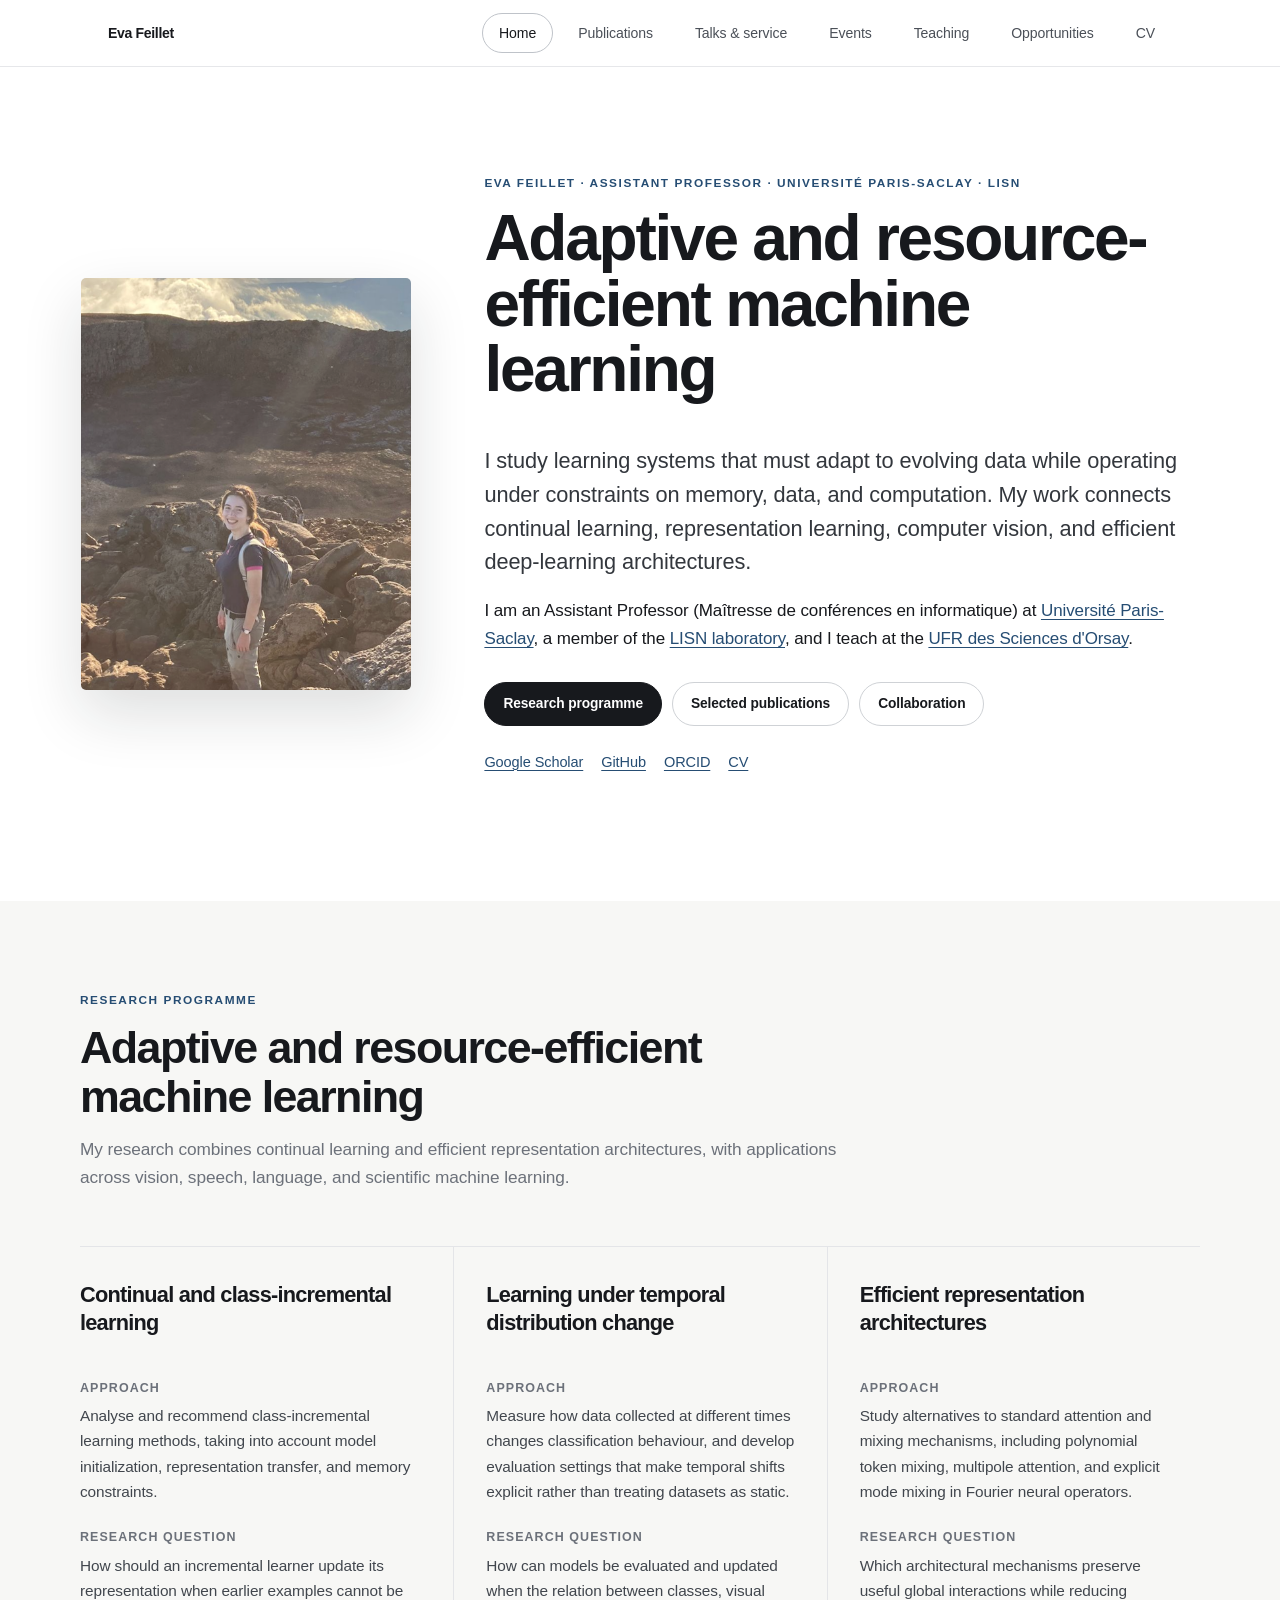
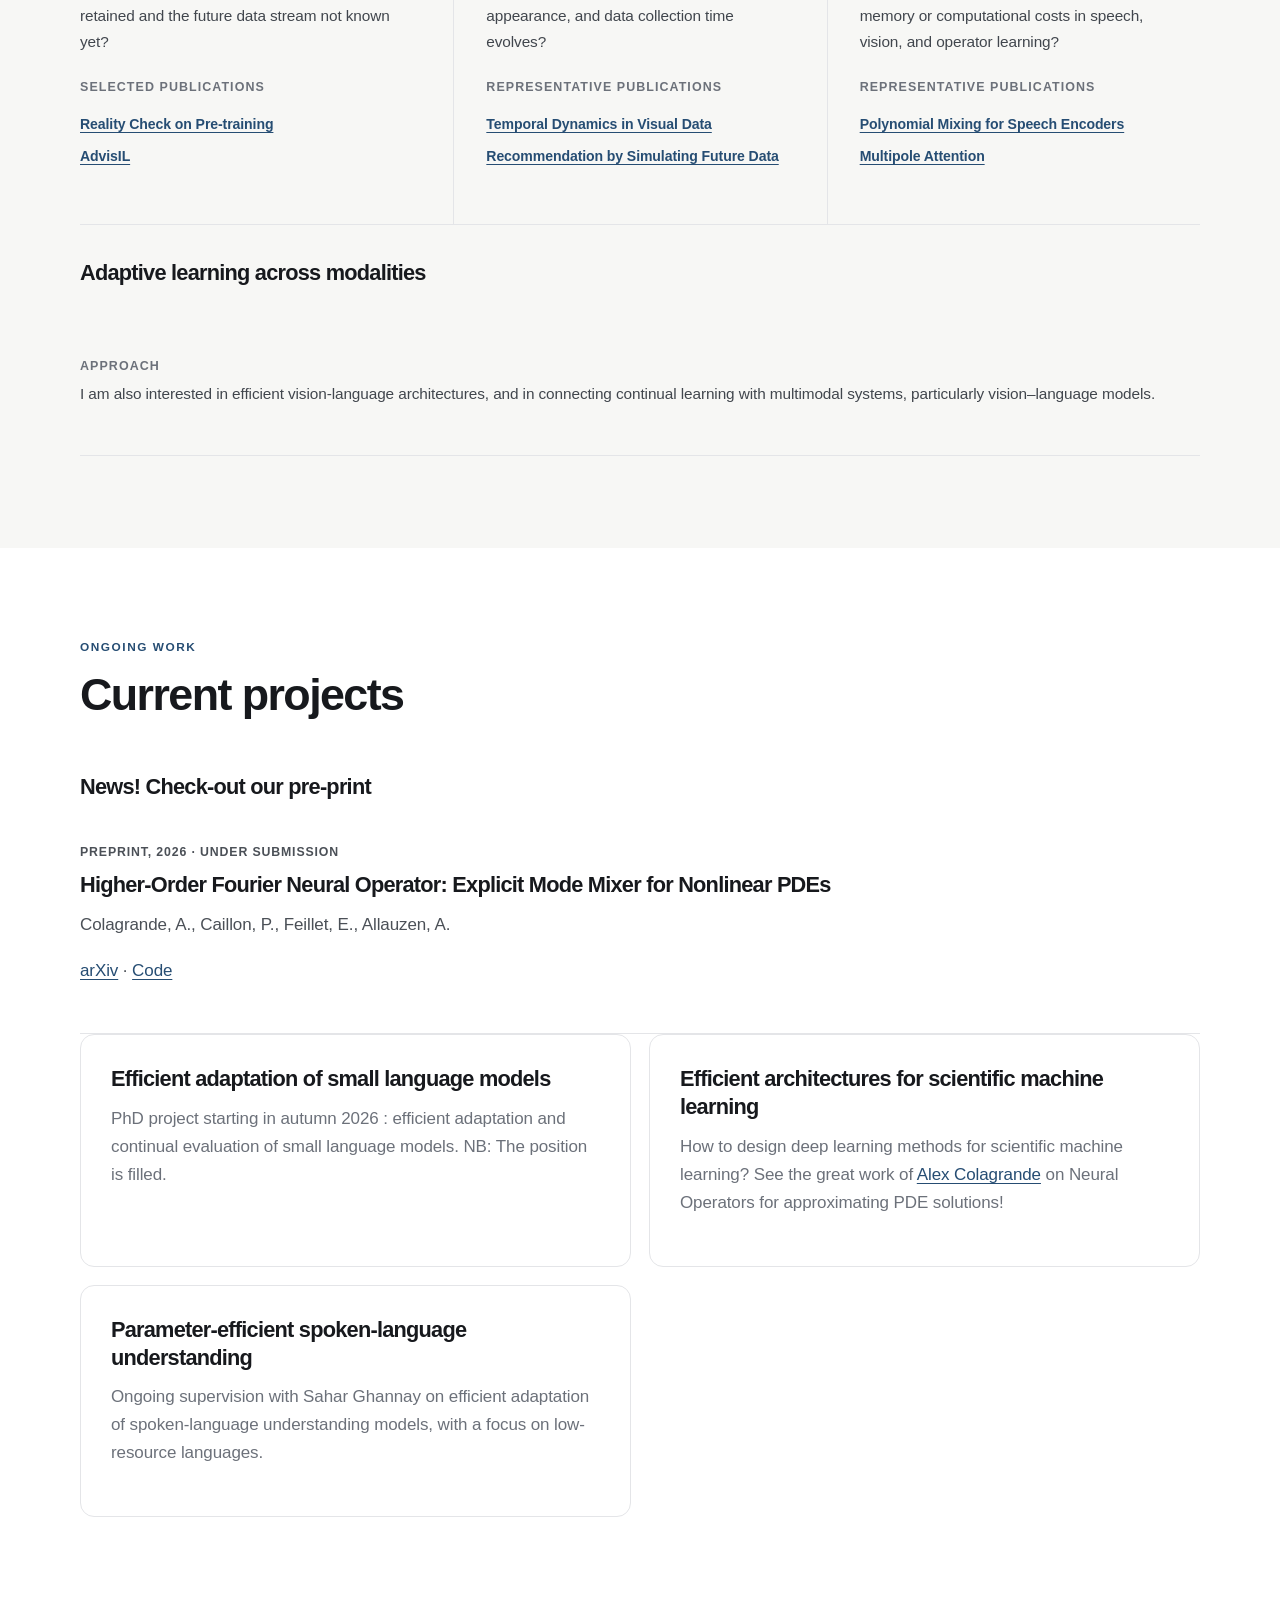
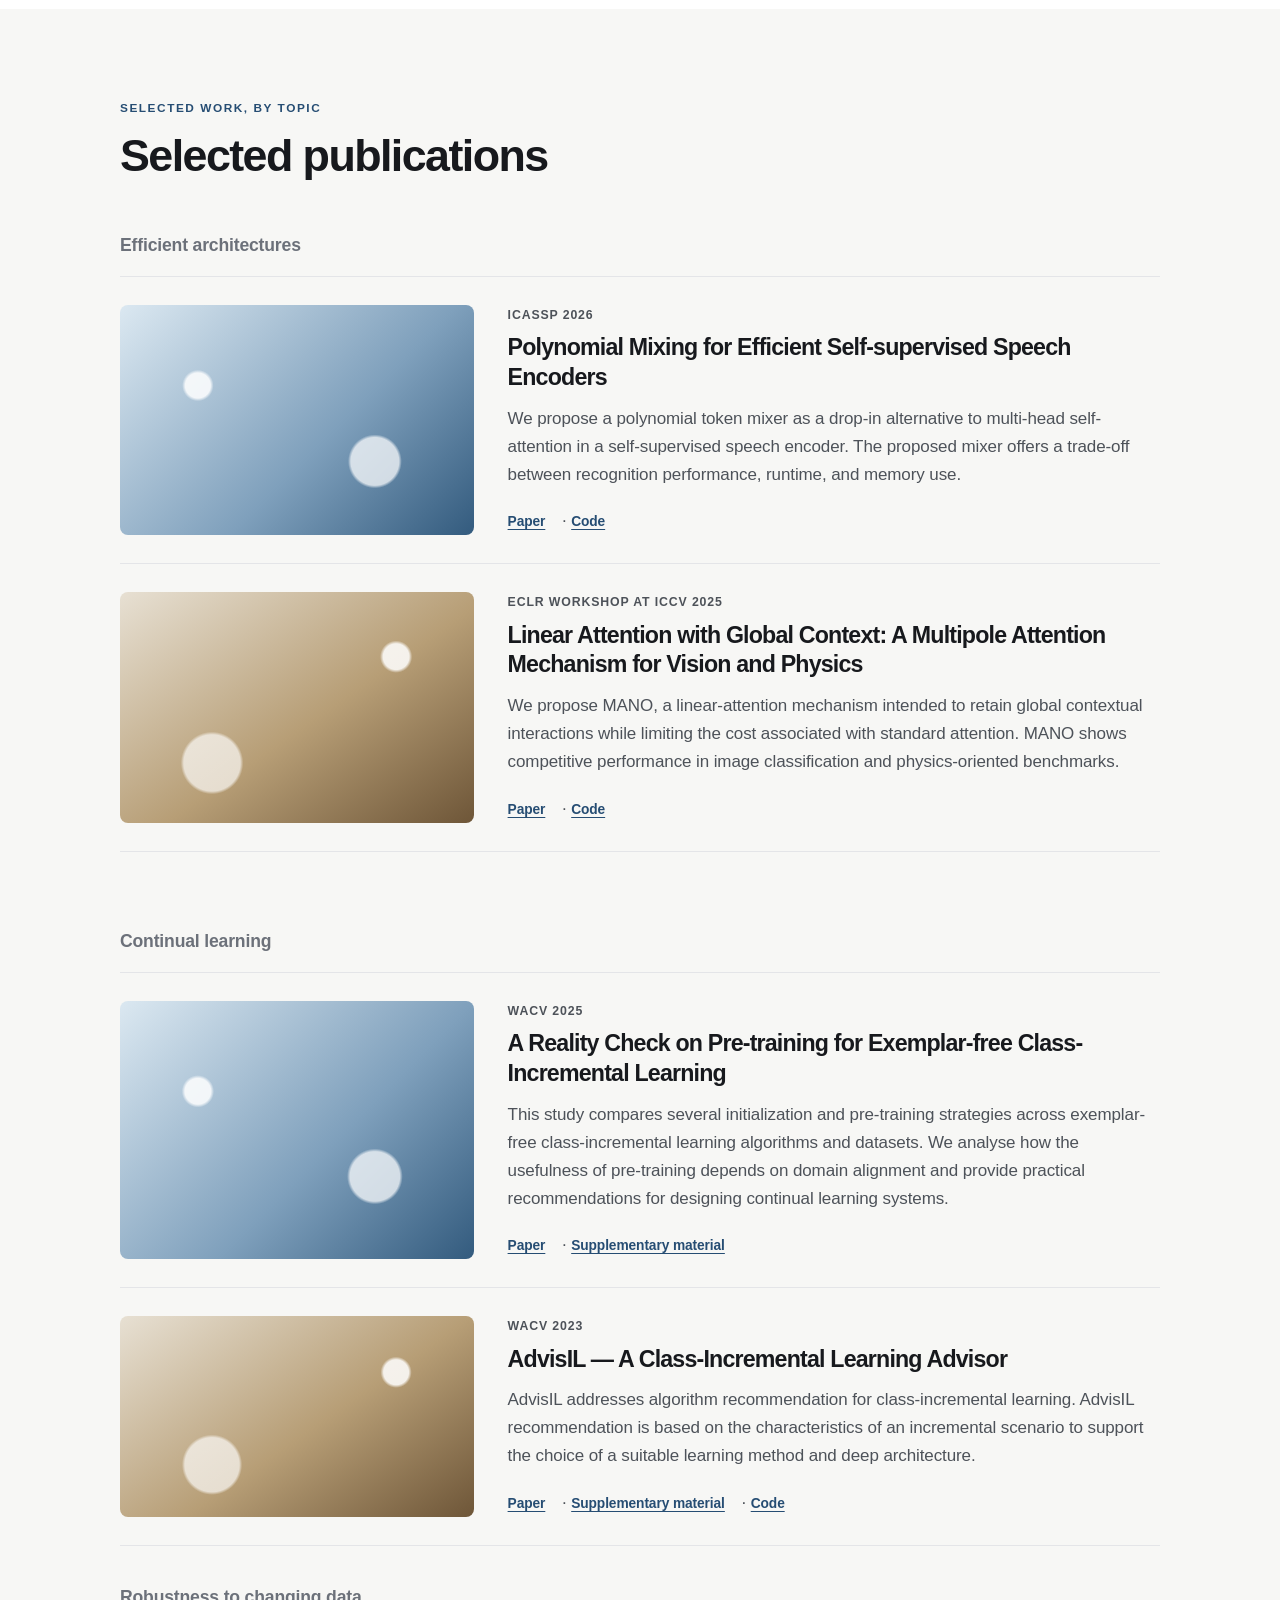
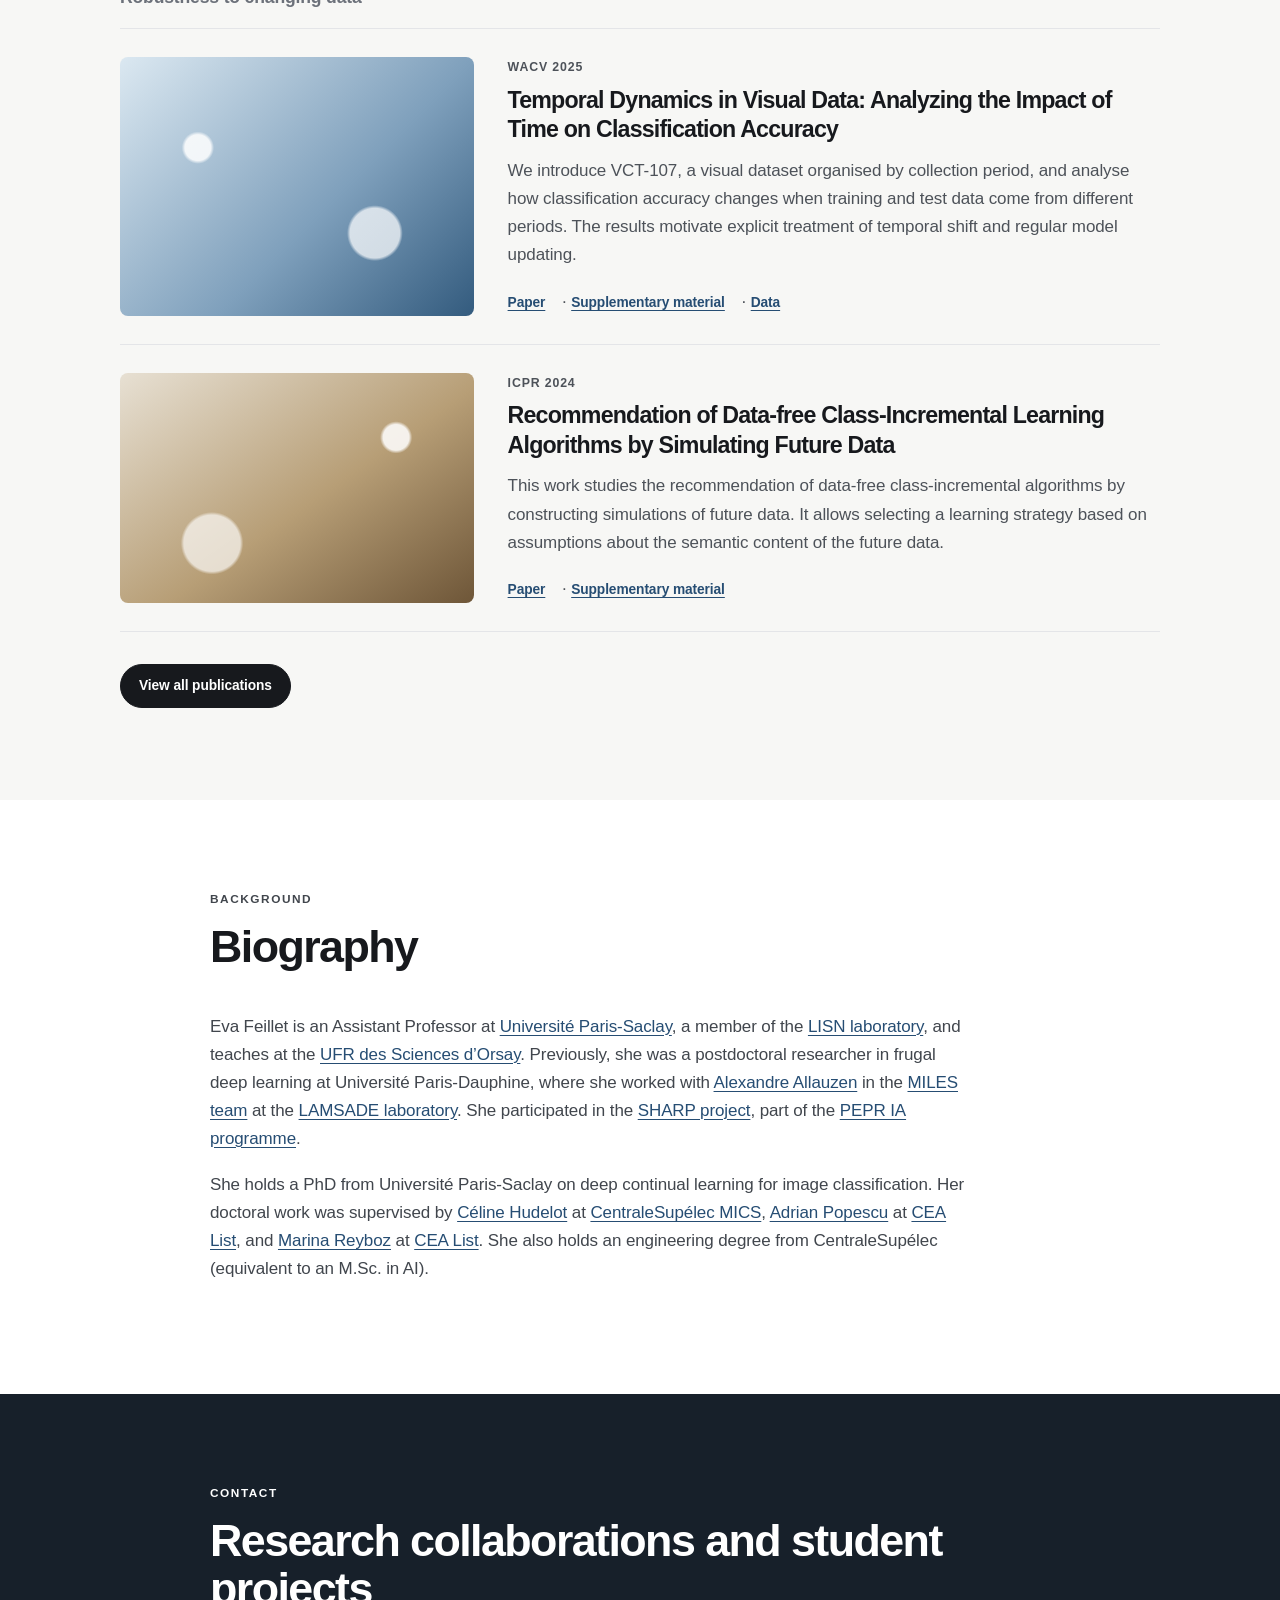
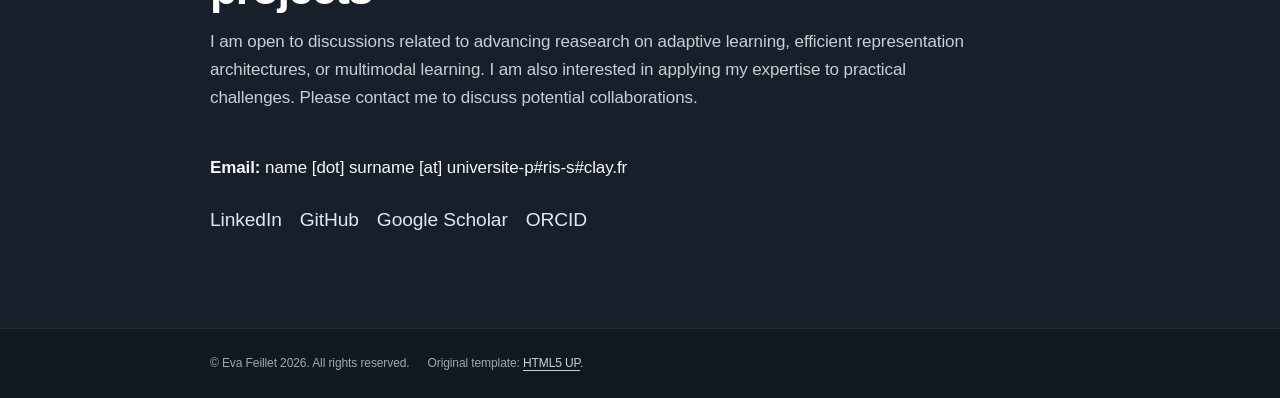
==== index.html @ 6dd3bfc3 "refonte multipage" ====
<!DOCTYPE HTML>
<!--
    Redesign based on Miniport by HTML5 UP
    html5up.net | @ajlkn
    Original template licensed under CCA 3.0: html5up.net/license
-->
<html lang="en">
<head>
    <title>Eva Feillet — Adaptive and resource-efficient machine learning</title>
    <meta charset="utf-8" />
    <meta name="viewport" content="width=device-width, initial-scale=1, user-scalable=no" />
    <meta name="description" content="Eva Feillet's research on continual learning, temporal distribution change, and efficient representation architectures." />
    <link rel="stylesheet" href="site.css" />
</head>
<body>
<nav id="nav" aria-label="Primary navigation">
    <ul class="container">
        <li class="site-name"><a href="index.html">Eva Feillet</a></li>
        <li><a href="index.html" aria-current="page">Home</a></li>
<li><a href="publications.html">Publications</a></li>
<li><a href="talks-service.html">Talks & service</a></li>
<li><a href="events.html">Events</a></li>
<li><a href="teaching.html">Teaching</a></li>
<li><a href="opportunities.html">Opportunities</a></li>
<li><a href="cv.html">CV</a></li>
    </ul>
</nav>

<main>
    <article id="top" class="wrapper style1">
        <div class="container">
            <div class="row aln-middle">
                <div class="col-4 col-5-large col-12-medium">
                    <span class="image fit">
                        <img src="images/pp1.png" alt="Portrait of Eva Feillet" />
                    </span>
                </div>
                <div class="col-8 col-7-large col-12-medium">
                    <p class="eyebrow">Eva Feillet · Assistant Professor · Université Paris-Saclay · LISN</p>
                    <header>
                        <h1><strong>Adaptive and resource-efficient machine learning</strong></h1>
                    </header>
                    <p class="lead">
                        I study learning systems that must adapt to evolving data while operating under
                        constraints on memory, data, and computation. My work connects continual learning,
                        representation learning, computer vision, and efficient deep-learning architectures.
                    </p>
                    <p>
                        I am an Assistant Professor (Maîtresse de conférences en informatique) at
                        <a href="https://www.universite-paris-saclay.fr/">Université Paris-Saclay</a>,
                        a member of the <a href="https://www.lisn.upsaclay.fr/">LISN laboratory</a>,
                        and I teach at the
                        <a href="https://www.sciences.universite-paris-saclay.fr/">UFR des Sciences d'Orsay</a>.
                    </p>
                    <div class="button-row">
                        <a href="#research" class="button scrolly">Research programme</a>
                        <a href="#selected-publications" class="button alt scrolly">Selected publications</a>
                        <a href="#contact" class="button alt scrolly">Collaboration</a>
                    </div>
                    <p class="profile-links">
                        <a href="https://scholar.google.com/citations?user=ocNUoF8AAAAJ&hl=fr&oi=ao">Google Scholar</a>
                        <a href="https://github.com/EvaJF">GitHub</a>
                        <a href="https://orcid.org/0009-0007-4820-1599">ORCID</a>
                        <a href="cv.html">CV</a>
                    </p>
                </div>
            </div>
        </div>
    </article>

    <article id="research" class="wrapper style2">
        <div class="container">
            <header class="section-intro">
                <p class="eyebrow">Research programme</p>
                <h2>Adaptive and resource-efficient machine learning</h2>
                <p>
                    My research combines continual learning and efficient representation architectures, 
                    with applications across vision, speech, language, and scientific machine learning.
                </p>
            </header>

            <div class="axis-grid">
                <section class="axis-card">
                    <h3>Continual and class-incremental learning</h3>
                    <h4>Approach</h4>
                    <p>
                        Analyse and recommend class-incremental learning methods,
                        taking into account model initialization, representation transfer, and memory constraints.
                    </p>
                    <h4>Research question</h4>
                    <p>
                        How should an incremental learner update its representation when
                        earlier examples cannot be retained and the future data stream not known yet?
                    </p>
                    <h4>Selected publications</h4>
                    <p class="paper-links">
                        <a href="https://openaccess.thecvf.com/content/WACV2025/papers/Feillet_A_Reality_Check_on_Pre-training_for_Exemplar-free_Class-Incremental_Learning_WACV_2025_paper.pdf">Reality Check on Pre-training</a><br />
                        <a href="https://openaccess.thecvf.com/content/WACV2023/papers/Feillet_AdvisIL_-_A_Class-Incremental_Learning_Advisor_WACV_2023_paper.pdf">AdvisIL</a>
                    </p>
                </section>

                <section class="axis-card">
                    <h3>Learning under temporal distribution change</h3>
                    <h4>Approach</h4>
                    <p>
                        Measure how data collected at different times changes classification behaviour,
                        and develop evaluation settings that make temporal shifts explicit rather than
                        treating datasets as static.
                    </p>
                    <h4>Research question</h4>
                    <p>
                        How can models be evaluated and updated when the relation between classes,
                        visual appearance, and data collection time evolves?
                    </p>
                    <h4>Representative publications</h4>
                    <p class="paper-links">
                        <a href="https://openaccess.thecvf.com/content/WACV2025/papers/Pegeot_Temporal_Dynamics_in_Visual_Data_Analyzing_the_Impact_of_Time_WACV_2025_paper.pdf">Temporal Dynamics in Visual Data</a><br />
                        <a href="https://doi.org/10.1007/978-3-031-78395-1_21">Recommendation by Simulating Future Data</a>
                    </p>
                </section>

                <section class="axis-card">
                    <h3>Efficient representation architectures</h3>
                    <h4>Approach</h4>
                    <p>
                        Study alternatives to standard attention and mixing mechanisms, including
                        polynomial token mixing, multipole attention, and explicit mode mixing in
                        Fourier neural operators.
                    </p>
                    <h4>Research question</h4>
                    <p>
                        Which architectural mechanisms preserve useful global interactions while
                        reducing memory or computational costs in speech, vision, and operator learning?
                    </p>
                    <h4>Representative publications</h4>
                    <p class="paper-links">
                        <a href="https://arxiv.org/pdf/2603.00683">Polynomial Mixing for Speech Encoders</a><br />
                        <a href="https://openaccess.thecvf.com/content/ICCV2025W/ECLR/papers/Colagrande_Linear_Attention_with_Global_Context_A_Multipole_Attention_Mechanism_for_ICCVW_2025_paper.pdf">Multipole Attention</a>
                    </p>
                </section>
            </div>
                <section class="axis-card">
                    <h3>Adaptive learning across modalities</h3>
                    <h4>Approach</h4>
                    <p>
                    I am also interested in efficient vision-language architectures, and 
                    in connecting continual learning with multimodal systems, particularly vision–language models. 
                    </p>
                </section>
        </div>
    </article>

    <article id="projects" class="wrapper style1">
        <div class="container">
            <header class="section-intro">
                <p class="eyebrow">Ongoing work</p>
                <h2>Current projects</h2>
            </header>
            <h3>News! Check-out our pre-print</h3>
            <section class="record-card"><p class="meta">Preprint, 2026 · Under submission</p>
                <h3>Higher-Order Fourier Neural Operator: Explicit Mode Mixer for Nonlinear PDEs</h3>
                <p>Colagrande, A., Caillon, P., Feillet, E., Allauzen, A.</p>
                <p><a href="https://arxiv.org/abs/2606.28122">arXiv</a> · <a href="https://github.com/AlexColagrande/HO-FNO">Code</a></p></section>
            <div class="project-grid">
                <section class="project-card">
                    <h3>Efficient adaptation of small language models</h3>
                    <p>
                        PhD project starting in autumn 2026 : efficient adaptation and continual
                        evaluation of small language models. NB: The position is filled.
                    </p>
                </section>
                <section class="project-card">
                    <h3>Efficient architectures for scientific machine learning</h3>
                    <p>
                        How to design deep learning methods for scientific machine learning? 
                        See the great work of <a href="https://scholar.google.com/citations?user=d6NWsGAAAAAJ&hl=fr"> Alex Colagrande</a> on Neural Operators for approximating PDE solutions! 
                    </p>
                </section>
                <section class="project-card">
                    <h3>Parameter-efficient spoken-language understanding</h3>
                    <p>
                        Ongoing supervision with Sahar Ghannay on efficient adaptation of spoken-language understanding models, with a focus on low-resource languages.
                    </p>
                </section>
            </div>
        </div>
    </article>

    <article id="selected-publications" class="wrapper style2">
        <div class="container">
            <header class="section-intro">
                <p class="eyebrow">Selected work, by topic</p>
                <h2>Selected publications</h2>
            </header>

            <h3 style="margin-top:2.5rem">Efficient architectures</h3>
            <div class="publication-grid">
                <section class="publication-card">
                    <div class="illustration-placeholder" role="img" aria-label="Visual motif for polynomial mixing"></div>
                    <p class="meta">ICASSP 2026</p>
                    <h3>Polynomial Mixing for Efficient Self-supervised Speech Encoders</h3>
                    <p>
                        We propose a polynomial token mixer as a drop-in alternative to
                        multi-head self-attention in a self-supervised speech encoder. The proposed mixer offers a
                        trade-off between recognition performance, runtime, and memory use.
                    </p>
                    <p><a href="https://arxiv.org/pdf/2603.00683">Paper</a> ·
                       <a href="https://github.com/EvaJF/pom4speech">Code</a></p>
                </section>
                <section class="publication-card">
                    <div class="illustration-placeholder" role="img" aria-label="Visual motif for multipole attention"></div>
                    <p class="meta">ECLR Workshop at ICCV 2025</p>
                    <h3>Linear Attention with Global Context: A Multipole Attention Mechanism for Vision and Physics</h3>
                    <p>
                        We propose MANO, a linear-attention mechanism intended to retain
                        global contextual interactions while limiting the cost associated with standard
                        attention. MANO shows competitive performance in image classification and physics-oriented benchmarks.
                    </p>
                    <p><a href="https://openaccess.thecvf.com/content/ICCV2025W/ECLR/papers/Colagrande_Linear_Attention_with_Global_Context_A_Multipole_Attention_Mechanism_for_ICCVW_2025_paper.pdf">Paper</a> ·
                       <a href="https://github.com/AlexColagrande/MANO">Code</a></p>
                </section>
            </div>

            <h3>Continual learning</h3>
            <div class="publication-grid">
                <section class="publication-card">
                    <div class="illustration-placeholder" role="img" aria-label="Visual motif for initial training strategies"></div>
                    <p class="meta">WACV 2025</p>
                    <h3>A Reality Check on Pre-training for Exemplar-free Class-Incremental Learning</h3>
                    <p>
                        This study compares several initialization and pre-training strategies across
                        exemplar-free class-incremental learning algorithms and datasets. We analyse how
                        the usefulness of pre-training depends on domain alignment and provide practical recommendations for designing continual learning systems.
                    </p>
                    <p><a href="https://openaccess.thecvf.com/content/WACV2025/papers/Feillet_A_Reality_Check_on_Pre-training_for_Exemplar-free_Class-Incremental_Learning_WACV_2025_paper.pdf">Paper</a> ·
                       <a href="https://openaccess.thecvf.com/content/WACV2025/supplemental/Feillet_A_Reality_Check_WACV_2025_supplemental.pdf">Supplementary material</a></p>
                </section>
                <section class="publication-card">
                    <div class="illustration-placeholder" role="img" aria-label="Visual motif for AdvisIL"></div>
                    <p class="meta">WACV 2023</p>
                    <h3>AdvisIL — A Class-Incremental Learning Advisor</h3>
                    <p>
                        AdvisIL addresses algorithm recommendation for class-incremental learning.
                        AdvisIL recommendation is based on the characteristics of an incremental scenario to support the choice
                        of a suitable learning method and deep architecture.
                    </p>
                    <p><a href="https://openaccess.thecvf.com/content/WACV2023/papers/Feillet_AdvisIL_-_A_Class-Incremental_Learning_Advisor_WACV_2023_paper.pdf">Paper</a> ·
                       <a href="https://openaccess.thecvf.com/content/WACV2023/supplemental/Feillet_AdvisIL_-_A_WACV_2023_supplemental.pdf">Supplementary material</a> ·
                       <a href="https://github.com/EvaJF/AdvisIL">Code</a></p>
                </section>
            </div>

            <h3 style="margin-top:2.5rem">Robustness to changing data</h3>
            <div class="publication-grid">
                <section class="publication-card">
                    <div class="illustration-placeholder" role="img" aria-label="Visual motif for temporal dynamics in visual data"></div>
                    <p class="meta">WACV 2025</p>
                    <h3>Temporal Dynamics in Visual Data: Analyzing the Impact of Time on Classification Accuracy</h3>
                    <p>
                        We introduce VCT-107, a visual dataset organised by collection period,
                        and analyse how classification accuracy changes when training and test data come
                        from different periods. The results motivate explicit treatment of temporal shift
                        and regular model updating.
                    </p>
                    <p><a href="https://openaccess.thecvf.com/content/WACV2025/papers/Pegeot_Temporal_Dynamics_in_Visual_Data_Analyzing_the_Impact_of_Time_WACV_2025_paper.pdf">Paper</a> ·
                       <a href="https://openaccess.thecvf.com/content/WACV2025/supplemental/Pegeot_Temporal_Dynamics_in_WACV_2025_supplemental.pdf">Supplementary material</a> ·
                       <a href="https://github.com/pt0m/VCT-107">Data</a></p>
                </section>
                <section class="publication-card">
                    <div class="illustration-placeholder" role="img" aria-label="Visual motif for simulated future data"></div>
                    <p class="meta">ICPR 2024</p>
                    <h3>Recommendation of Data-free Class-Incremental Learning Algorithms by Simulating Future Data</h3>
                    <p>
                        This work studies the recommendation of data-free class-incremental algorithms
                        by constructing simulations of future data. It allows selecting a learning strategy based on assumptions about the semantic content of the future data.
                    </p>
                    <p><a href="https://doi.org/10.1007/978-3-031-78395-1_21">Paper</a> ·
                       <a href="https://static-content.springer.com/esm/chp%3A10.1007%2F978-3-031-78395-1_21/MediaObjects/645292_1_En_21_MOESM1_ESM.pdf">Supplementary material</a></p>
                </section>
            </div>
            <footer style="margin-top:2rem">
                <a href="publications.html" class="button">View all publications</a>
            </footer>
        </div>
    </article>

    <article id="bio" class="wrapper style1">
        <div class="container medium">
            <header>
                <p class="eyebrow">Background</p>
                <h2>Biography</h2>
            </header>
            <p>
                Eva Feillet is an Assistant Professor at
                <a href="https://www.universite-paris-saclay.fr/">Université Paris-Saclay</a>,
                a member of the <a href="https://www.lisn.upsaclay.fr/">LISN laboratory</a>,
                and teaches at the <a href="https://www.sciences.universite-paris-saclay.fr/">UFR des Sciences d’Orsay</a>.
                Previously, she was a postdoctoral researcher in frugal deep learning at
                Université Paris-Dauphine, where she worked with
                <a href="https://allauzen.github.io/">Alexandre Allauzen</a> in the
                <a href="https://www.lamsade.dauphine.fr/wp/miles/">MILES team</a> at the
                <a href="https://www.lamsade.dauphine.fr/en.html">LAMSADE laboratory</a>.
                She participated in the <a href="https://project.inria.fr/sharp/">SHARP project</a>,
                part of the <a href="https://www.pepr-ia.fr/projet/sharp/">PEPR IA programme</a>.
            </p>
            <p>
                She holds a PhD from Université Paris-Saclay on deep continual learning for image
                classification. Her doctoral work was supervised by
                <a href="https://scholar.google.fr/citations?user=gFlAh6MAAAAJ&amp;hl=fr">Céline Hudelot</a>
                at <a href="http://www.mics.centralesupelec.fr/">CentraleSupélec MICS</a>,
                <a href="https://scholar.google.com/citations?user=fjsa2GYAAAAJ&amp;hl=ro">Adrian Popescu</a>
                at <a href="https://list.cea.fr/en/">CEA List</a>, and
                <a href="https://dblp.org/pid/98/5284.html">Marina Reyboz</a> at
                <a href="https://list.cea.fr/en/">CEA List</a>. She also holds an engineering degree
                from CentraleSupélec (equivalent to an M.Sc. in AI).
            </p>
        </div>
    </article>

    <article id="contact" class="wrapper style4">
        <div class="container medium">
            <header>
                <p class="eyebrow">Contact</p>
                <h2>Research collaborations and student projects</h2>
                <p>
                    I am open to discussions related to advancing reasearch on adaptive learning, efficient representation architectures, or multimodal learning.
                    I am also interested in applying my expertise to practical challenges. Please contact me to discuss potential collaborations.
                </p>
            </header>

            <p style="margin-top:1.5rem">
                <strong>Email:</strong> name [dot] surname [at] universite-p#ris-s#clay.fr
            </p>
            <ul class="social">
                <li><a href="https://fr.linkedin.com/in/eva-feillet-ds" class="icon brands fa-linkedin-in"><span class="label">LinkedIn</span></a></li>
                <li><a href="https://github.com/EvaJF" class="icon brands fa-github"><span class="label">GitHub</span></a></li>
                <li><a href="https://scholar.google.com/citations?user=ocNUoF8AAAAJ&hl=fr&oi=ao" class="icon brands fa-google"><span class="label">Google Scholar</span></a></li>
                <li><a href="https://orcid.org/0009-0007-4820-1599" class="icon brands fa-orcid"><span class="label">ORCID</span></a></li>
            </ul>
        </div>
    </article>
</main>

<article id="bottom" class="wrapper style4">
    <div class="container medium">
        <footer>
            <ul id="copyright">
                <li>&copy; Eva Feillet 2026. All rights reserved.</li>
                <li>Original template: <a href="http://html5up.net">HTML5 UP</a>.</li>
            </ul>
        </footer>
    </div>
</article>
</body>
</html>
---- site.css ----
:root {
  --ink: #17191d;
  --muted: #6c717a;
  --line: #e4e5e8;
  --paper: #ffffff;
  --wash: #f7f7f5;
  --accent: #264d73;
  --accent-soft: #eaf1f7;
  --max: 1120px;
  --reading: 760px;
  --radius: 14px;
}

* { box-sizing: border-box; }
html { scroll-behavior: smooth; }
body {
  margin: 0;
  color: var(--ink);
  background: var(--paper);
  font-family: Arial, Helvetica, sans-serif;
  font-size: 17px;
  line-height: 1.65;
  letter-spacing: -0.006em;
}
body.is-preload * { transition: none !important; }
a { color: var(--accent); text-decoration-thickness: 1px; text-underline-offset: 3px; }
a:hover { color: #0d2e4b; }
strong { font-weight: 650; }

#nav {
  position: sticky;
  top: 0;
  z-index: 1000;
  background: rgba(255,255,255,.92);
  border-bottom: 1px solid rgba(228,229,232,.9);
  backdrop-filter: blur(14px);
  -webkit-backdrop-filter: blur(14px);
}
#nav ul.container {
  max-width: var(--max);
  min-height: 66px;
  margin: 0 auto;
  padding: 0 28px;
  display: flex;
  align-items: center;
  gap: 8px;
  list-style: none;
}
#nav li { margin: 0; padding: 0; }
#nav li.site-name { margin-right: auto; }
#nav li.site-name a {
  color: var(--ink);
  padding-left: 0;
  padding-right: 22px;
  font-weight: 700;
  letter-spacing: -.025em;
  border: 0;
  background: transparent;
}
#nav a {
  display: inline-flex;
  align-items: center;
  justify-content: center;
  min-height: 40px;
  padding: 10px 16px;
  color: #4b5058;
  font-size: .88rem;
  line-height: 1;
  text-decoration: none;
  border: 1px solid transparent;
  border-radius: 999px;
}
#nav a:hover { color: var(--ink); background: var(--wash); border-color: var(--line); }
#nav a[aria-current="page"] { color: var(--ink); background: var(--paper); border-color: #bfc3c9; }

.wrapper { padding: 92px 28px; border: 0; box-shadow: none; }
.wrapper.style1, .wrapper.style2, .wrapper.style4 { background: var(--paper); color: var(--ink); }
.wrapper:nth-of-type(even):not(#top):not(#contact):not(#bottom) { background: var(--wash); }
.container { width: 100%; max-width: var(--max); margin: 0 auto; padding: 0; }
.container.medium { max-width: 860px; }
.row { display: grid; grid-template-columns: minmax(230px, .72fr) minmax(0, 1.55fr); gap: 72px; align-items: center; }
.row > * { width: auto !important; max-width: none !important; padding: 0 !important; }

header { margin-bottom: 42px; text-align: left; }
header h1, h1, h2, h3, h4 { color: var(--ink); font-family: inherit; letter-spacing: -.035em; }
h1 { margin: 0 0 24px; font-size: clamp(2.55rem, 5vw, 5rem); line-height: 1.02; font-weight: 720; }
h2 { margin: 0 0 15px; font-size: clamp(2rem, 3.5vw, 3.25rem); line-height: 1.08; font-weight: 700; }
h3 { margin: 0 0 12px; font-size: 1.36rem; line-height: 1.28; font-weight: 680; }
h4 { font-size: .78rem; line-height: 1.3; font-weight: 720; letter-spacing: .085em; text-transform: uppercase; color: var(--muted); }
p { margin: 0 0 1.15rem; }

.eyebrow {
  margin: 0 0 16px;
  color: var(--accent);
  font-size: .74rem;
  line-height: 1.2;
  font-weight: 760;
  letter-spacing: .13em;
  text-transform: uppercase;
}
.lead { max-width: 760px; font-size: clamp(1.15rem, 1.7vw, 1.42rem); line-height: 1.55; color: #33373d; }
.section-intro { max-width: var(--reading); margin: 0 0 54px; text-align: left; }
.section-intro p:last-child { color: var(--muted); font-size: 1.08rem; }
.page-header { max-width: var(--reading); padding: 26px 0 34px; }
.page-header h1 { font-size: clamp(2.75rem, 6vw, 5.4rem); }
.page-header p:last-child { color: var(--muted); font-size: 1.12rem; }

#top { min-height: calc(100vh - 66px); display: flex; align-items: center; padding-top: 72px; padding-bottom: 72px; }
#top .image.fit { display: block; max-width: 330px; margin: 0 auto; }
#top .image.fit img {
  display: block;
  width: 100%;
  aspect-ratio: 4/5;
  object-fit: cover;
  border-radius: 5px;
  filter: saturate(.88) contrast(1.02);
  box-shadow: 0 24px 60px rgba(20,25,30,.14);
}
.research-question {
  max-width: 760px;
  margin: 28px 0 26px;
  padding: 0 0 0 22px;
  border: 0;
  border-left: 3px solid var(--accent);
  background: transparent;
  font-family: Georgia, "Times New Roman", serif;
  font-size: 1.25rem;
  line-height: 1.55;
  letter-spacing: 0;
}
.research-question strong { font-family: Arial, Helvetica, sans-serif; font-size: .75rem; letter-spacing: .1em; text-transform: uppercase; }
.button-row { display: flex; flex-wrap: wrap; gap: 10px; margin-top: 28px; }
.button, input[type="submit"], input[type="button"] {
  display: inline-flex;
  align-items: center;
  justify-content: center;
  min-height: 44px;
  padding: 0 18px;
  border: 1px solid var(--ink);
  border-radius: 999px;
  background: var(--ink);
  color: #fff !important;
  box-shadow: none;
  font-size: .86rem;
  font-weight: 650;
  line-height: 1;
  text-decoration: none;
  text-shadow: none;
}
.button:hover { background: var(--accent); border-color: var(--accent); }
.button.alt { background: transparent; color: var(--ink) !important; border-color: #cfd2d6; }
.button.alt:hover { background: var(--wash); border-color: #999fa7; }
.profile-links { display: flex; flex-wrap: wrap; gap: 18px; margin-top: 24px; font-size: .91rem; }
.profile-links a { margin: 0; }

.axis-grid { display: grid; grid-template-columns: repeat(3, minmax(0,1fr)); gap: 0; margin: 0; border-top: 1px solid var(--line); }
.axis-card {
  position: relative;
  height: 100%;
  padding: 34px 32px 30px 0;
  border: 0;
  border-bottom: 1px solid var(--line);
  border-radius: 0;
  background: transparent;
  text-align: left;
}
.axis-card + .axis-card { padding-left: 32px; border-left: 1px solid var(--line); }
.axis-card h3 { min-height: 3.4em; }
.axis-card h4 { margin: 25px 0 7px; }
.axis-card p { color: #41464d; font-size: .96rem; }
.status-label {
  display: inline-block;
  margin-bottom: 18px;
  padding: 0;
  border: 0;
  color: var(--accent);
  font-size: .72rem;
  font-weight: 760;
  letter-spacing: .1em;
  text-transform: uppercase;
}
.axis-card[style] { margin-top: 45px !important; padding: 35px 38px; border: 1px solid var(--line); border-radius: var(--radius); background: var(--paper); }
.paper-links { margin-top: 16px; }
.paper-links a { display: inline-block; margin: 0 0 7px; font-size: .88rem; font-weight: 620; }

.project-grid, .contact-grid { display: grid; grid-template-columns: repeat(2,minmax(0,1fr)); gap: 18px; margin-top: 0; }
.project-card, .contact-card {
  min-height: 220px;
  padding: 30px;
  border: 1px solid var(--line);
  border-radius: var(--radius);
  background: var(--paper);
  text-align: left;
  transition: transform .2s ease, box-shadow .2s ease;
}
.project-card:hover, .contact-card:hover { transform: translateY(-3px); box-shadow: 0 15px 35px rgba(25,30,35,.07); }
.project-card p, .contact-card p { color: var(--muted); }

#selected-publications .container { max-width: 1040px; }
#selected-publications > .container > h3 { margin: 78px 0 20px; font-size: 1.1rem; color: var(--muted); letter-spacing: -.01em; }
.publication-grid { display: block; margin: 0; }
.publication-card {
  display: grid;
  grid-template-columns: minmax(250px, 34%) minmax(0, 1fr);
  grid-template-areas:
    "visual meta"
    "visual title"
    "visual summary"
    "visual links";
  gap: 0 34px;
  min-height: 235px;
  padding: 28px 0;
  border: 0;
  border-top: 1px solid var(--line);
  border-radius: 0;
  background: transparent;
  text-align: left;
}
.publication-card:last-child { border-bottom: 1px solid var(--line); }
.publication-card .illustration-placeholder { grid-area: visual; }
.publication-card .meta { grid-area: meta; }
.publication-card h3 { grid-area: title; }
.publication-card > p:nth-of-type(2) { grid-area: summary; }
.publication-card > p:last-child { grid-area: links; margin-bottom: 0; }
.illustration-placeholder {
  position: relative;
  min-height: 180px;
  overflow: hidden;
  display: flex;
  align-items: flex-end;
  justify-content: flex-start;
  margin: 0;
  padding: 18px;
  border: 0;
  border-radius: 8px;
  background:
    radial-gradient(circle at 22% 35%, rgba(255,255,255,.85) 0 4%, transparent 5%),
    radial-gradient(circle at 72% 68%, rgba(255,255,255,.72) 0 8%, transparent 9%),
    linear-gradient(135deg, #dbe8f1, #7fa0bc 58%, #335b7e);
  color: rgba(255,255,255,.94);
  font-size: .76rem;
  line-height: 1.35;
  font-weight: 620;
  text-align: left;
}
.publication-card:nth-child(even) .illustration-placeholder {
  background:
    radial-gradient(circle at 78% 28%, rgba(255,255,255,.86) 0 4%, transparent 5%),
    radial-gradient(circle at 26% 74%, rgba(255,255,255,.66) 0 9%, transparent 10%),
    linear-gradient(145deg, #e7e0d3, #b79e76 55%, #6e5638);
}
.meta { margin-bottom: 8px; color: var(--accent); font-size: .77rem; font-weight: 720; letter-spacing: .07em; text-transform: uppercase; }
.publication-card h3 { font-size: 1.45rem; }
.publication-card p { color: #4d5259; }
.publication-card p:last-child a { margin-right: 12px; font-size: .86rem; font-weight: 640; }

.record-list { display: grid; gap: 0; border-top: 1px solid var(--line); }
.record-card {
  padding: 30px 0;
  border: 0;
  border-bottom: 1px solid var(--line);
  border-radius: 0;
  background: transparent;
  text-align: left;
}
.record-card h3 { max-width: 820px; }
.record-card p { max-width: 820px; color: #4b5057; }
.compact-list { list-style: none; padding: 0; margin: 0; border-top: 1px solid var(--line); }
.compact-list li { padding: 18px 0; margin: 0; border-bottom: 1px solid var(--line); }
.notice { padding: 17px 20px; border: 1px solid var(--line); border-radius: 8px; background: var(--wash); }

#bio p { max-width: var(--reading); color: #41464d; }
#contact { background: #17202a; color: #f4f6f8; }
#contact h2, #contact h3, #contact .eyebrow { color: #fff; }
#contact header p { max-width: 760px; color: #c8ced5; }
#contact .contact-card { border-color: rgba(255,255,255,.14); background: rgba(255,255,255,.04); }
#contact .contact-card p { color: #c8ced5; }
#contact a { color: #d8e9f7; }
.social { display: flex; gap: 18px; padding: 0; margin: 22px 0 0; list-style: none; }
.social li { padding: 0; }
.social a { font-size: 1.2rem; text-decoration: none; }
#bottom { padding: 25px 28px; background: #111820; color: #9fa8b2; border-top: 1px solid rgba(255,255,255,.08); }
#bottom footer { margin: 0; }
#copyright { display: flex; flex-wrap: wrap; gap: 18px; margin: 0; padding: 0; list-style: none; font-size: .75rem; }
#copyright li { padding: 0; }
#bottom a { color: #c8d2dc; }

@media (max-width: 980px) {
  #nav ul.container { overflow-x: auto; gap: 20px; }
  #nav li.site-name { position: sticky; left: 0; padding-right: 18px; background: rgba(255,255,255,.96); }
  .wrapper { padding: 72px 24px; }
  .row { grid-template-columns: 1fr; gap: 42px; }
  #top { min-height: auto; }
  #top .image.fit { max-width: 280px; margin: 0; }
  .axis-grid { grid-template-columns: 1fr; }
  .axis-card, .axis-card + .axis-card { padding: 30px 0; border-left: 0; }
  .axis-card h3 { min-height: 0; }
  .project-grid, .contact-grid { grid-template-columns: 1fr; }
  .publication-card { grid-template-columns: 220px minmax(0,1fr); gap: 0 26px; }
}

@media (max-width: 680px) {
  body { font-size: 16px; }
  #nav ul.container { min-height: 58px; padding: 0 18px; }
  #nav a { padding: 20px 0 17px; font-size: .82rem; }
  .wrapper { padding: 58px 20px; }
  #top { padding-top: 44px; }
  h1 { font-size: 2.55rem; }
  .lead { font-size: 1.08rem; }
  .research-question { font-size: 1.08rem; }
  .publication-card {
    display: block;
    padding: 26px 0;
  }
  .illustration-placeholder { min-height: 190px; margin-bottom: 22px; }
  .project-card, .contact-card { min-height: 0; padding: 24px; }
  #copyright { display: block; }
}

/* Readability safeguards: neutralise legacy template text effects. */
body, h1, h2, h3, h4, p, a, strong, em, li {
  text-shadow: none !important;
  -webkit-text-stroke: 0 !important;
  font-variation-settings: normal;
}
.status-label { display: none !important; }
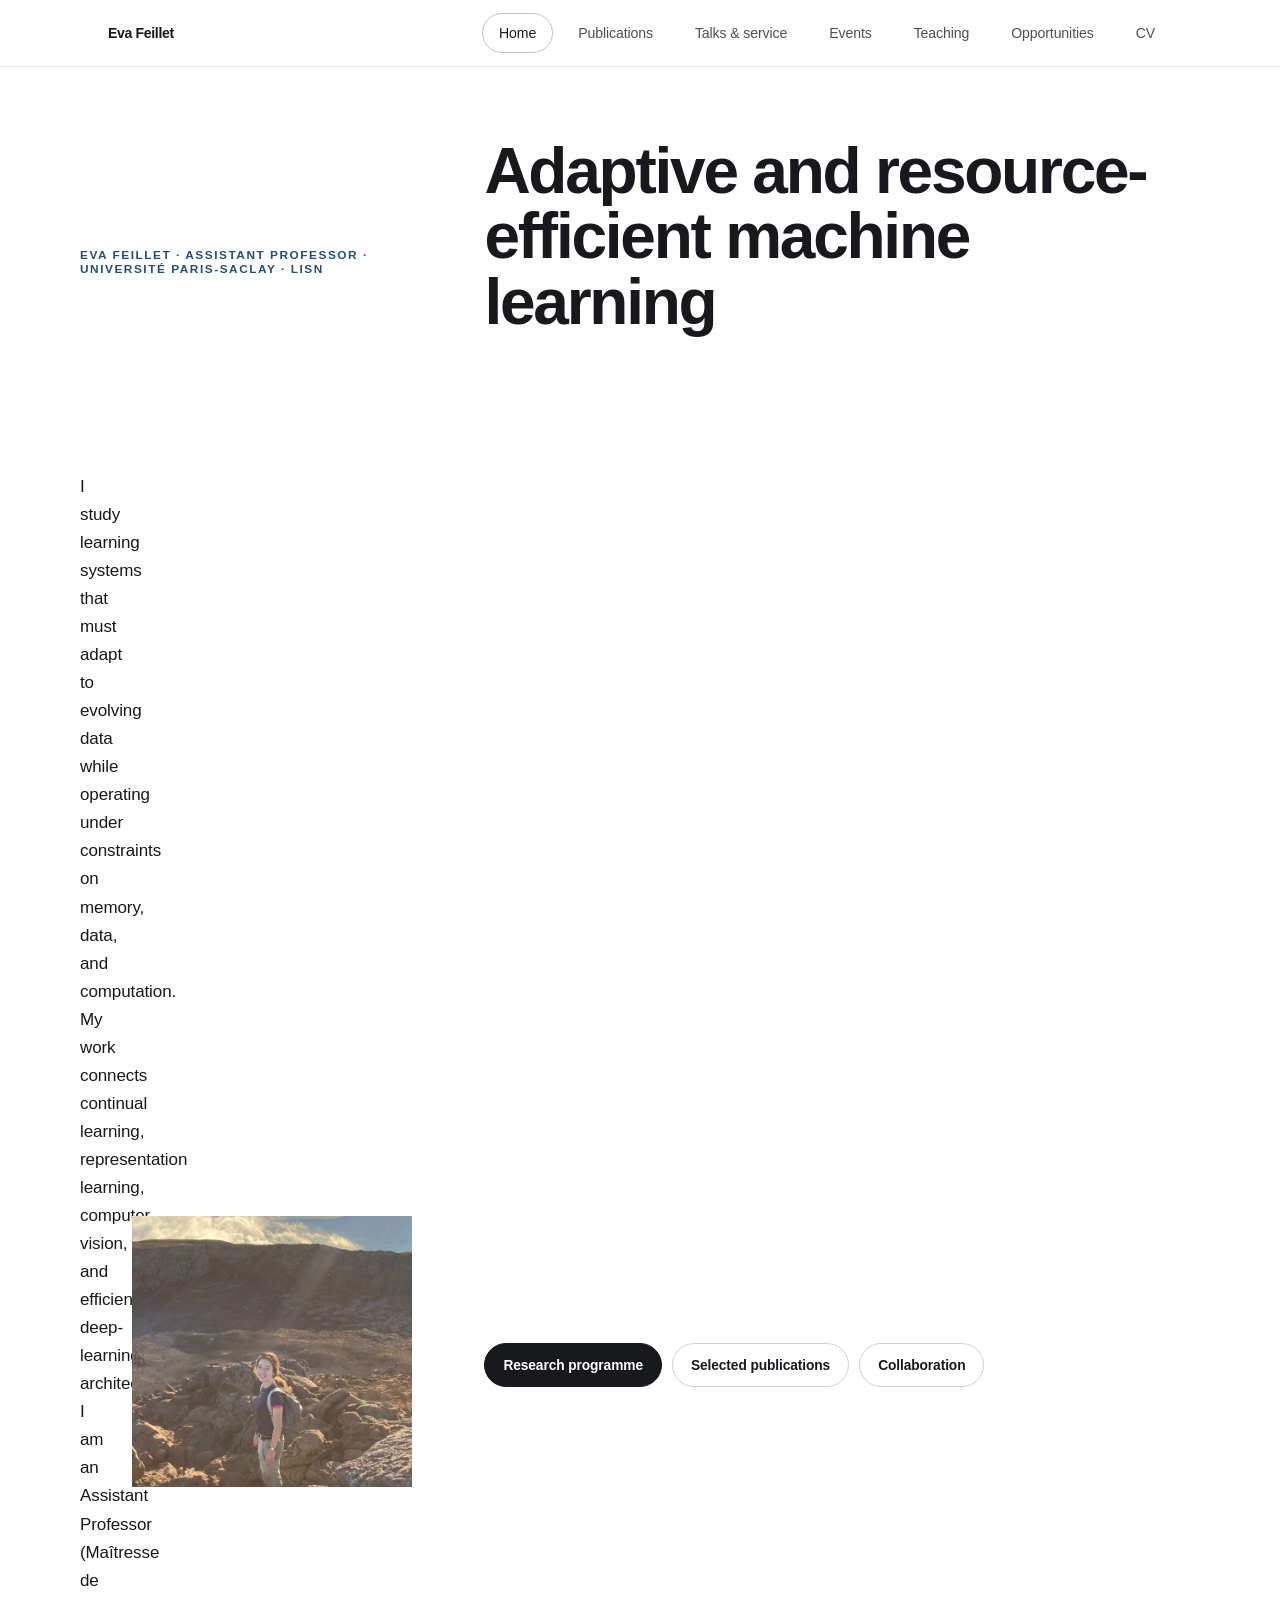
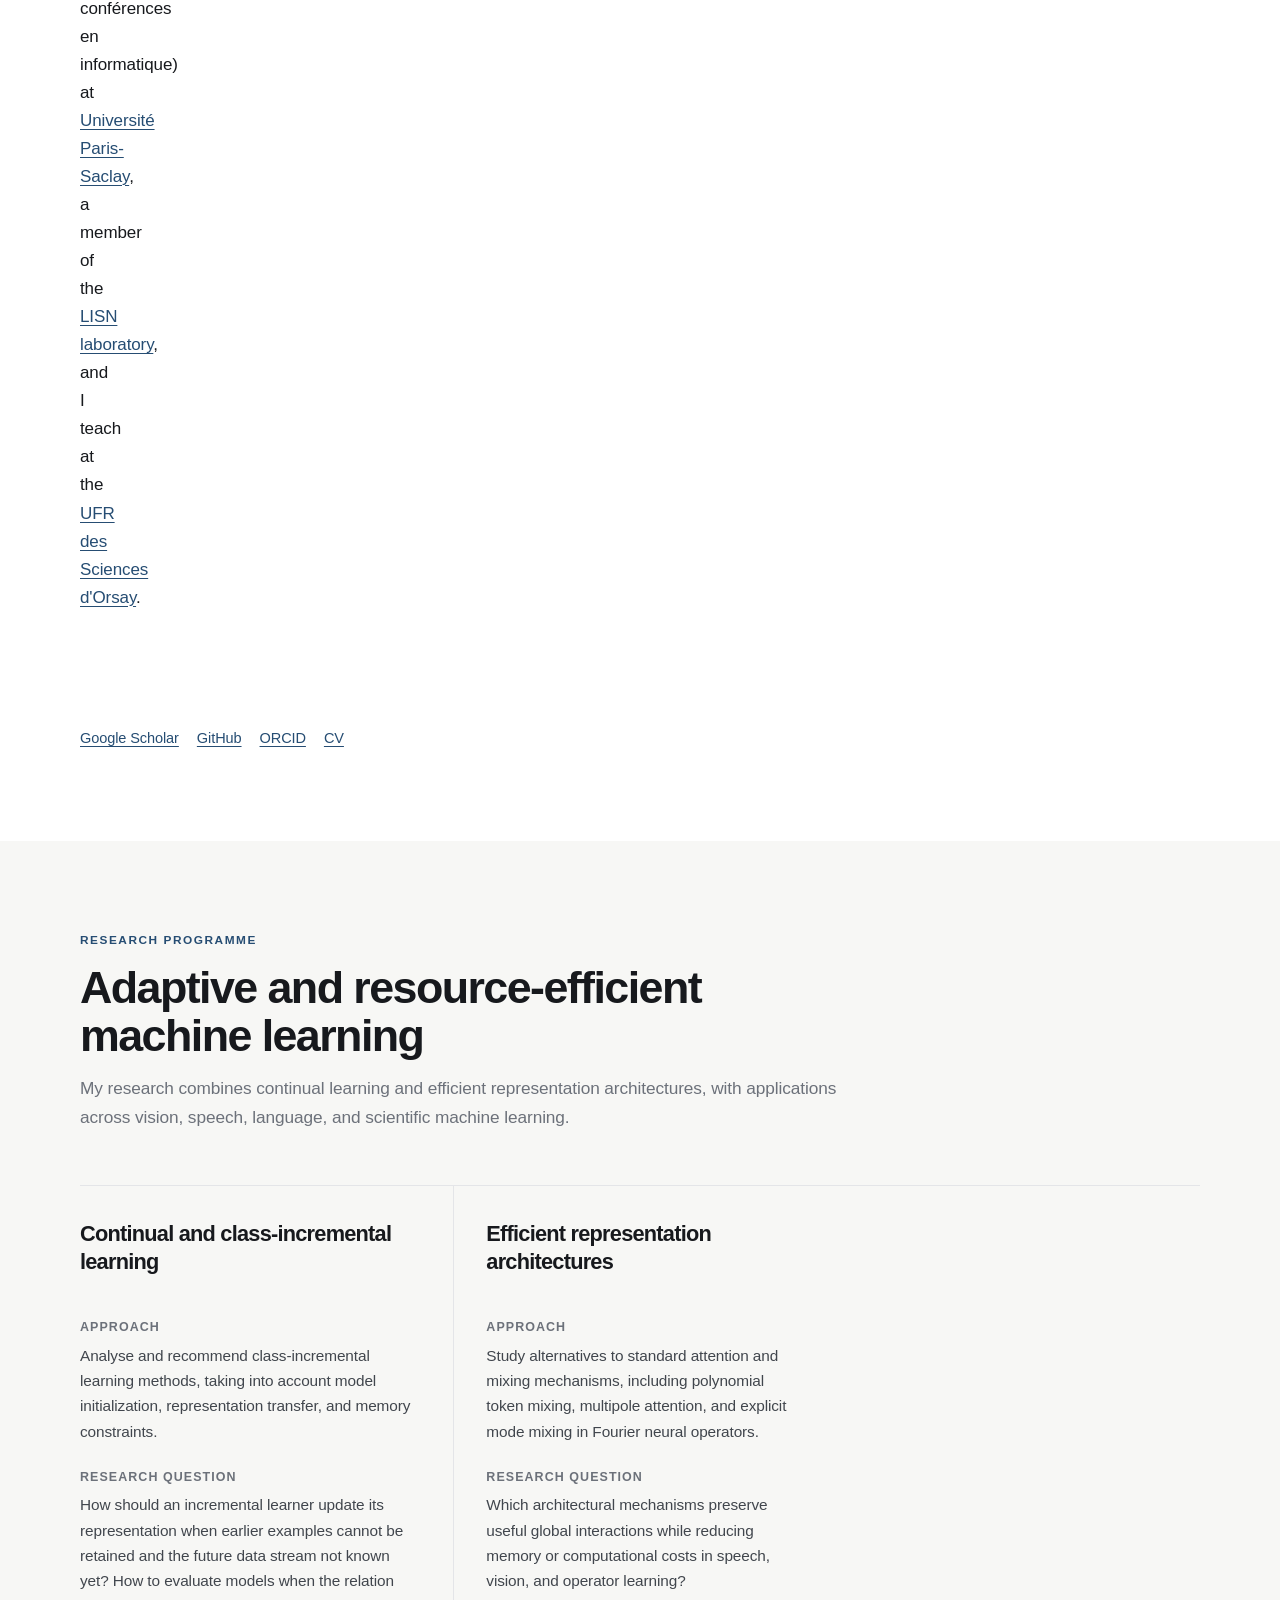
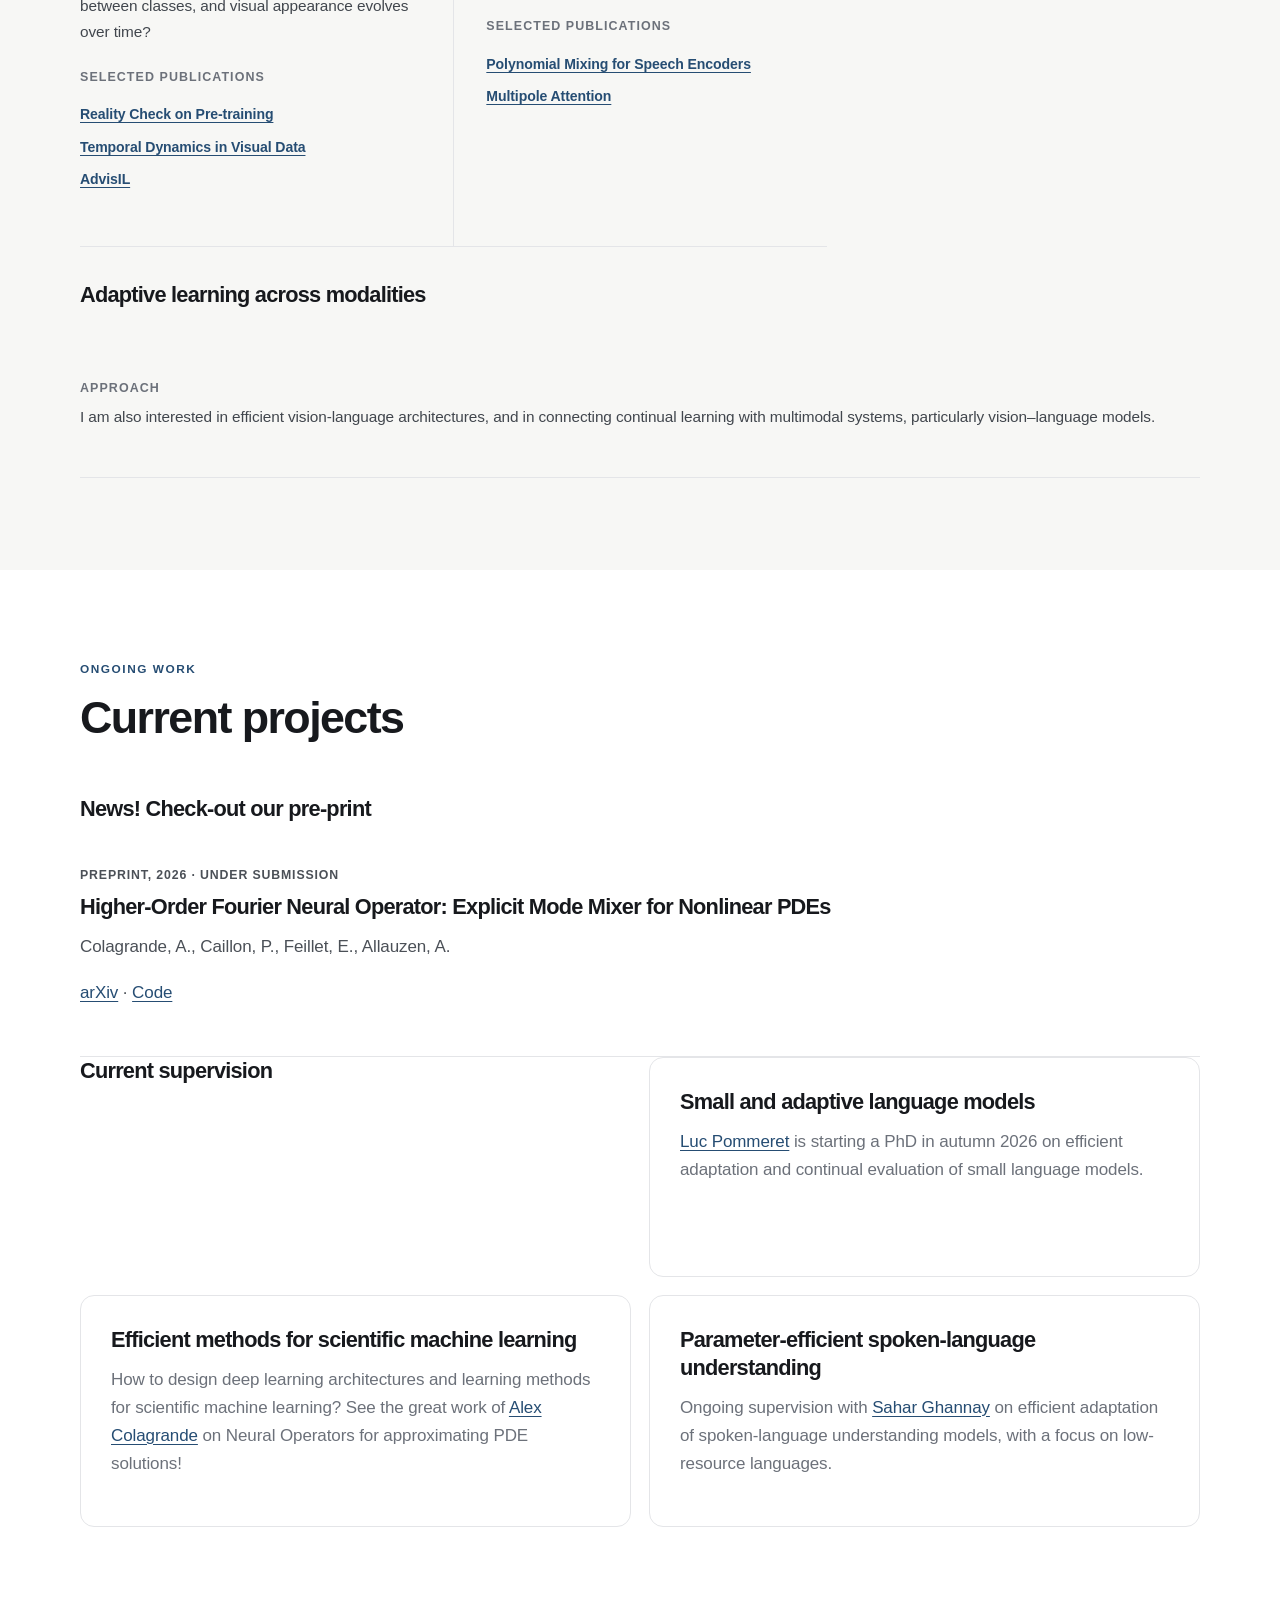
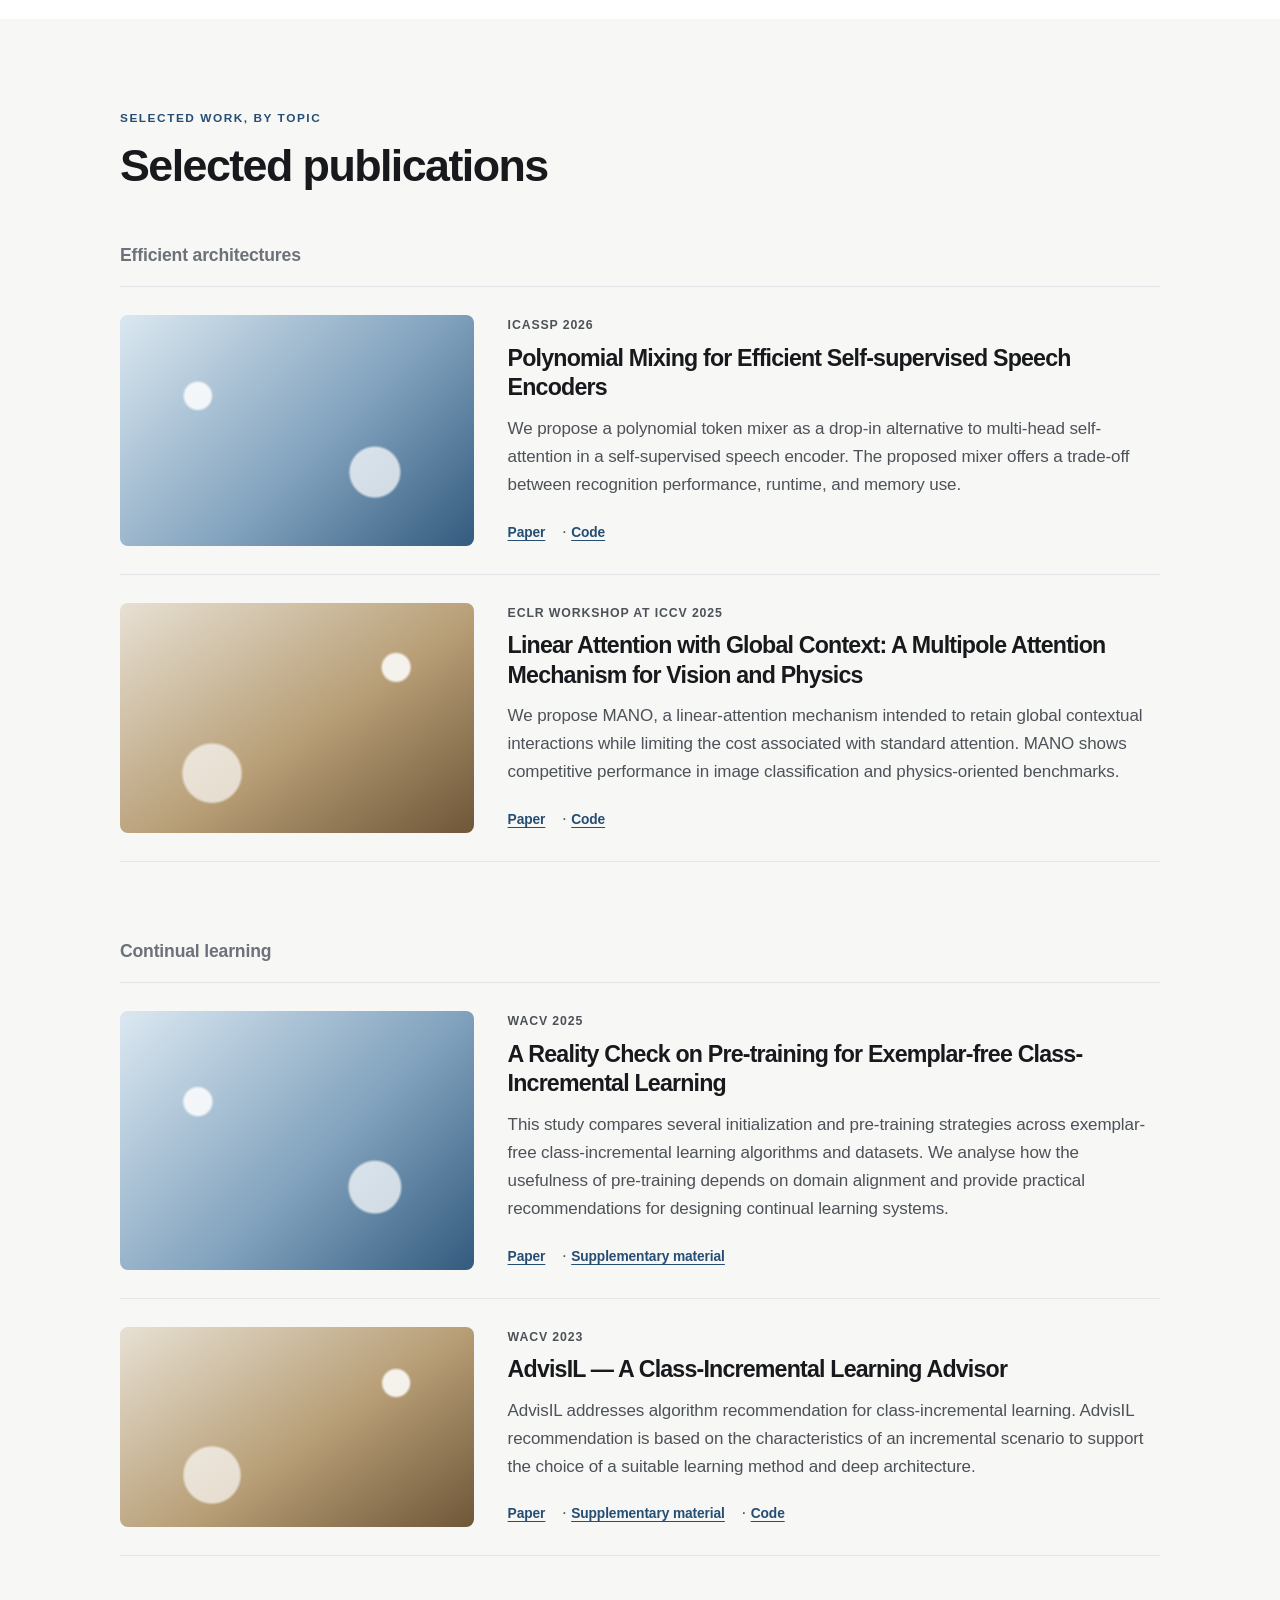
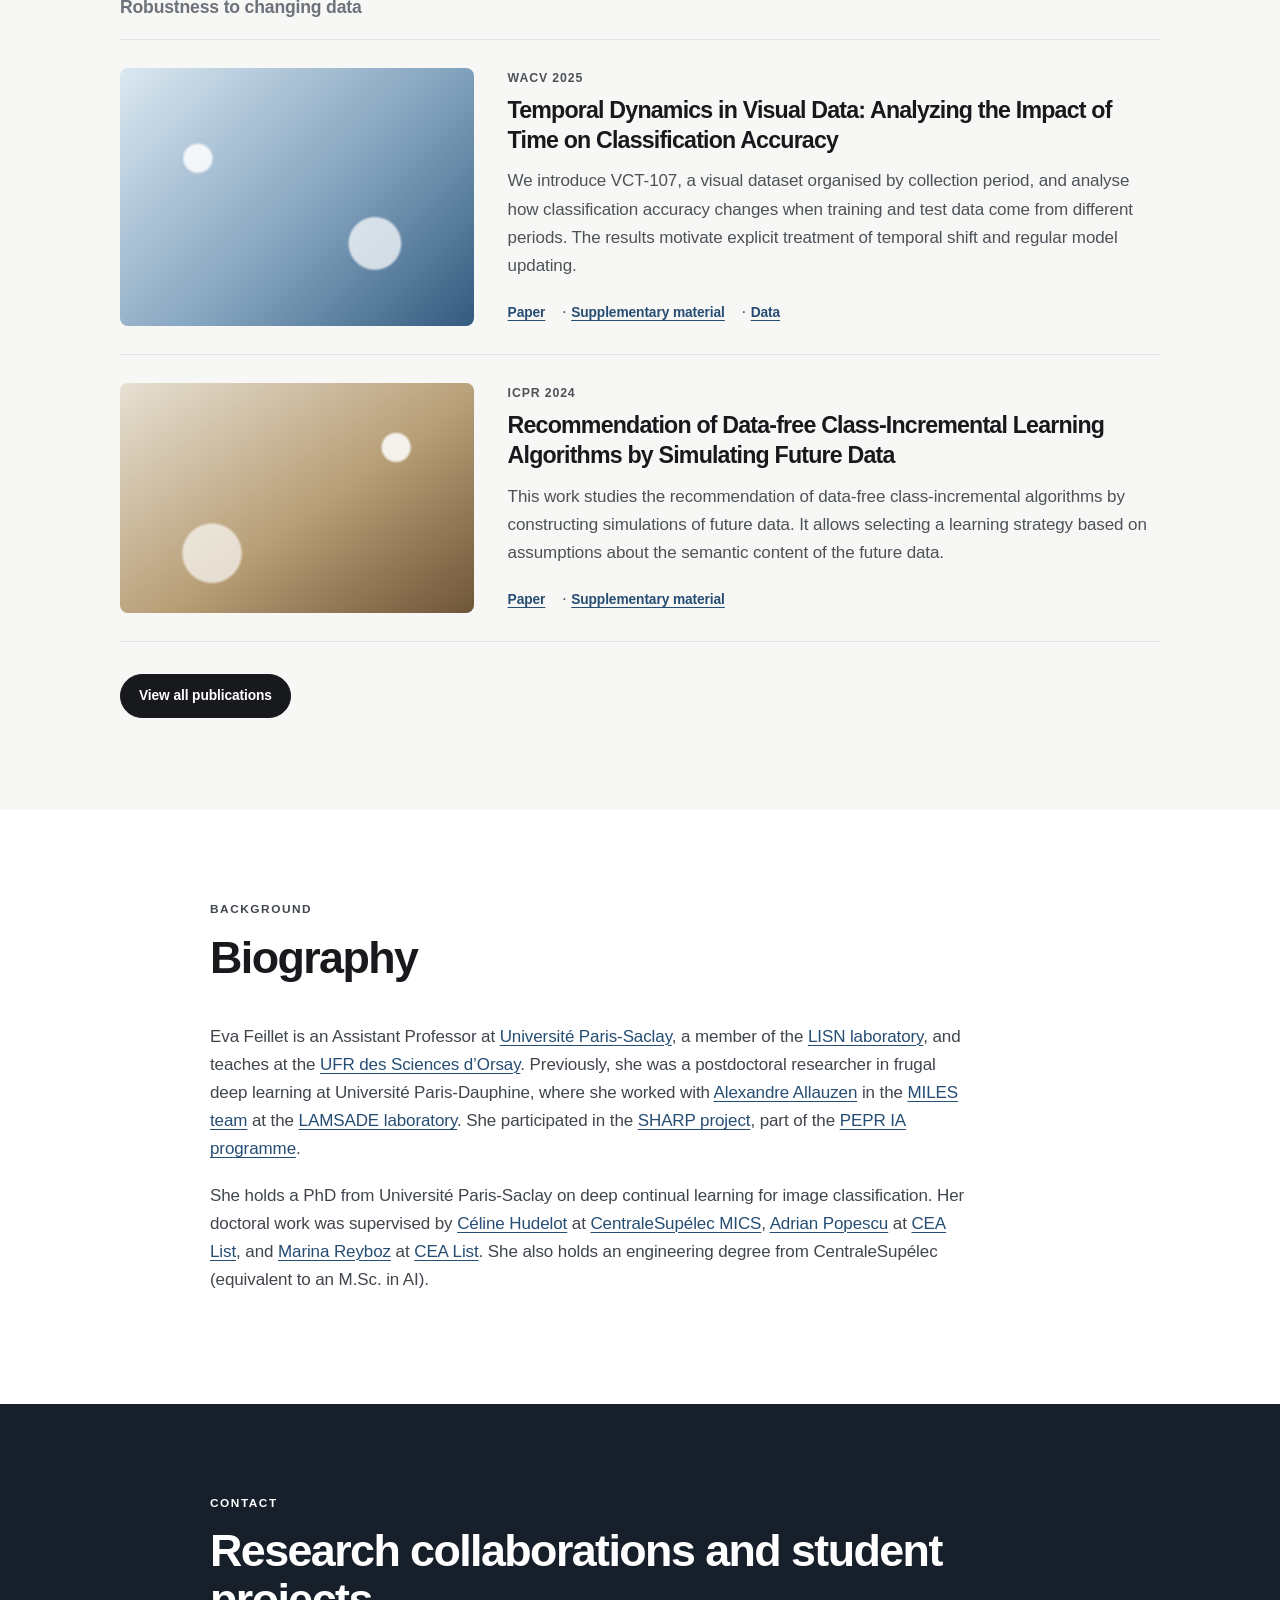
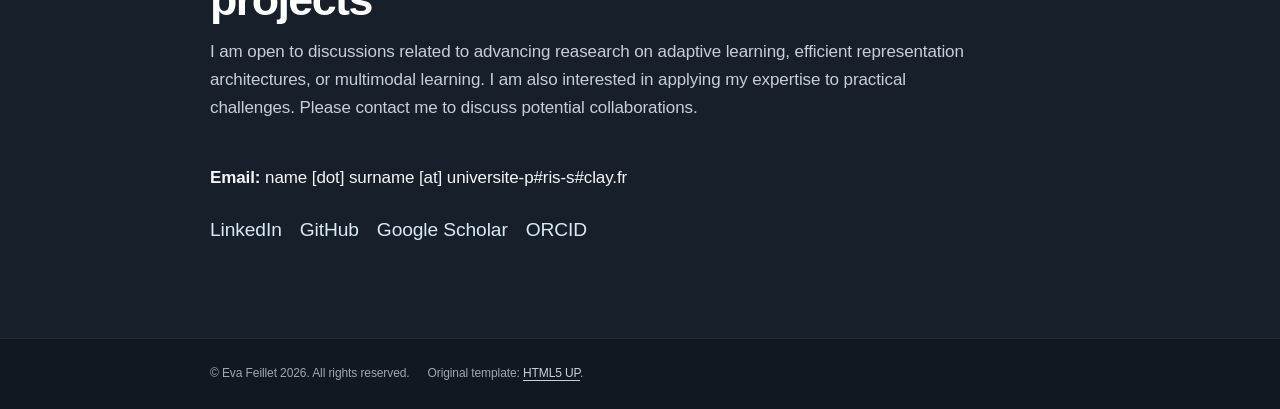
==== commit e5564025: "two-col layout for pp" ====
--- a/index.html
+++ b/index.html
@@ -30,28 +30,29 @@
     <article id="top" class="wrapper style1">
         <div class="container">
             <div class="row aln-middle">
-                <div class="col-4 col-5-large col-12-medium">
-                    <span class="image fit">
-                        <img src="images/pp1.png" alt="Portrait of Eva Feillet" />
-                    </span>
-                </div>
-                <div class="col-8 col-7-large col-12-medium">
-                    <p class="eyebrow">Eva Feillet · Assistant Professor · Université Paris-Saclay · LISN</p>
-                    <header>
-                        <h1><strong>Adaptive and resource-efficient machine learning</strong></h1>
-                    </header>
-                    <p class="lead">
-                        I study learning systems that must adapt to evolving data while operating under
-                        constraints on memory, data, and computation. My work connects continual learning,
-                        representation learning, computer vision, and efficient deep-learning architectures.
-                    </p>
-                    <p>
-                        I am an Assistant Professor (Maîtresse de conférences en informatique) at
-                        <a href="https://www.universite-paris-saclay.fr/">Université Paris-Saclay</a>,
-                        a member of the <a href="https://www.lisn.upsaclay.fr/">LISN laboratory</a>,
-                        and I teach at the
-                        <a href="https://www.sciences.universite-paris-saclay.fr/">UFR des Sciences d'Orsay</a>.
-                    </p>
+                <p class="eyebrow">Eva Feillet · Assistant Professor · Université Paris-Saclay · LISN</p>
+                <header>
+                    <h1><strong>Adaptive and resource-efficient machine learning</strong></h1>
+                </header>
+                    <div class="hero-layout">
+                        <div class="hero-text">
+                            <p>
+                            I study learning systems that must adapt to evolving data while operating under
+                            constraints on memory, data, and computation. My work connects continual learning,
+                            representation learning, computer vision, and efficient deep-learning architectures.
+                        
+                            I am an Assistant Professor (Maîtresse de conférences en informatique) at
+                            <a href="https://www.universite-paris-saclay.fr/">Université Paris-Saclay</a>,
+                            a member of the <a href="https://www.lisn.upsaclay.fr/">LISN laboratory</a>,
+                            and I teach at the
+                            <a href="https://www.sciences.universite-paris-saclay.fr/">UFR des Sciences d'Orsay</a>.
+                            </p>
+                        </div>
+                        <div class="hero-photo">
+                            <img src="images/pp1.png" alt="Eva Feillet" />
+                        </div> 
+                    </div>
+
                     <div class="button-row">
                         <a href="#research" class="button scrolly">Research programme</a>
                         <a href="#selected-publications" class="button alt scrolly">Selected publications</a>
@@ -90,32 +91,15 @@
                     <h4>Research question</h4>
                     <p>
                         How should an incremental learner update its representation when
-                        earlier examples cannot be retained and the future data stream not known yet?
+                        earlier examples cannot be retained and the future data stream not known yet? 
+                        How to evaluate models when the relation between classes, and visual appearance evolves over time?
                     </p>
                     <h4>Selected publications</h4>
                     <p class="paper-links">
                         <a href="https://openaccess.thecvf.com/content/WACV2025/papers/Feillet_A_Reality_Check_on_Pre-training_for_Exemplar-free_Class-Incremental_Learning_WACV_2025_paper.pdf">Reality Check on Pre-training</a><br />
+                        <a href="https://openaccess.thecvf.com/content/WACV2025/papers/Pegeot_Temporal_Dynamics_in_Visual_Data_Analyzing_the_Impact_of_Time_WACV_2025_paper.pdf">Temporal Dynamics in Visual Data</a><br />
                         <a href="https://openaccess.thecvf.com/content/WACV2023/papers/Feillet_AdvisIL_-_A_Class-Incremental_Learning_Advisor_WACV_2023_paper.pdf">AdvisIL</a>
-                    </p>
-                </section>
-
-                <section class="axis-card">
-                    <h3>Learning under temporal distribution change</h3>
-                    <h4>Approach</h4>
-                    <p>
-                        Measure how data collected at different times changes classification behaviour,
-                        and develop evaluation settings that make temporal shifts explicit rather than
-                        treating datasets as static.
-                    </p>
-                    <h4>Research question</h4>
-                    <p>
-                        How can models be evaluated and updated when the relation between classes,
-                        visual appearance, and data collection time evolves?
-                    </p>
-                    <h4>Representative publications</h4>
-                    <p class="paper-links">
-                        <a href="https://openaccess.thecvf.com/content/WACV2025/papers/Pegeot_Temporal_Dynamics_in_Visual_Data_Analyzing_the_Impact_of_Time_WACV_2025_paper.pdf">Temporal Dynamics in Visual Data</a><br />
-                        <a href="https://doi.org/10.1007/978-3-031-78395-1_21">Recommendation by Simulating Future Data</a>
+                    
                     </p>
                 </section>
 
@@ -132,7 +116,7 @@
                         Which architectural mechanisms preserve useful global interactions while
                         reducing memory or computational costs in speech, vision, and operator learning?
                     </p>
-                    <h4>Representative publications</h4>
+                    <h4>Selected publications</h4>
                     <p class="paper-links">
                         <a href="https://arxiv.org/pdf/2603.00683">Polynomial Mixing for Speech Encoders</a><br />
                         <a href="https://openaccess.thecvf.com/content/ICCV2025W/ECLR/papers/Colagrande_Linear_Attention_with_Global_Context_A_Multipole_Attention_Mechanism_for_ICCVW_2025_paper.pdf">Multipole Attention</a>
@@ -162,24 +146,26 @@
                 <p>Colagrande, A., Caillon, P., Feillet, E., Allauzen, A.</p>
                 <p><a href="https://arxiv.org/abs/2606.28122">arXiv</a> · <a href="https://github.com/AlexColagrande/HO-FNO">Code</a></p></section>
             <div class="project-grid">
+
+            <h3>Current supervision</h3>
                 <section class="project-card">
-                    <h3>Efficient adaptation of small language models</h3>
-                    <p>
-                        PhD project starting in autumn 2026 : efficient adaptation and continual
-                        evaluation of small language models. NB: The position is filled.
+                    <h3>Small and adaptive language models</h3>
+                    <p>
+                        <a href = "https://scholar.google.com/citations?user=f-6PeWUAAAAJ&hl=fr"> Luc Pommeret</a> is starting a PhD in autumn 2026 on efficient adaptation and continual
+                        evaluation of small language models. 
                     </p>
                 </section>
                 <section class="project-card">
-                    <h3>Efficient architectures for scientific machine learning</h3>
-                    <p>
-                        How to design deep learning methods for scientific machine learning? 
+                    <h3>Efficient methods for scientific machine learning</h3>
+                    <p>
+                        How to design deep learning architectures and learning methods for scientific machine learning? 
                         See the great work of <a href="https://scholar.google.com/citations?user=d6NWsGAAAAAJ&hl=fr"> Alex Colagrande</a> on Neural Operators for approximating PDE solutions! 
                     </p>
                 </section>
                 <section class="project-card">
                     <h3>Parameter-efficient spoken-language understanding</h3>
                     <p>
-                        Ongoing supervision with Sahar Ghannay on efficient adaptation of spoken-language understanding models, with a focus on low-resource languages.
+                        Ongoing supervision with <a href= "https://scholar.google.com/citations?user=pkYn1SoAAAAJ&hl=fr">Sahar Ghannay</a> on efficient adaptation of spoken-language understanding models, with a focus on low-resource languages.
                     </p>
                 </section>
             </div>
--- a/site.css
+++ b/site.css
@@ -324,3 +324,27 @@
   font-variation-settings: normal;
 }
 .status-label { display: none !important; }
+
+.hero-layout {
+    display: grid;
+    grid-template-columns: minmax(0, 1fr) 280px;
+    gap: 3rem;
+    align-items: center;
+}
+
+.hero-photo img {
+    display: block;
+    width: 100%;
+    height: auto;
+}
+
+@media (max-width: 800px) {
+    .hero-layout {
+        grid-template-columns: 1fr;
+    }
+
+    .hero-photo {
+        max-width: 280px;
+        margin: 0 auto;
+    }
+}
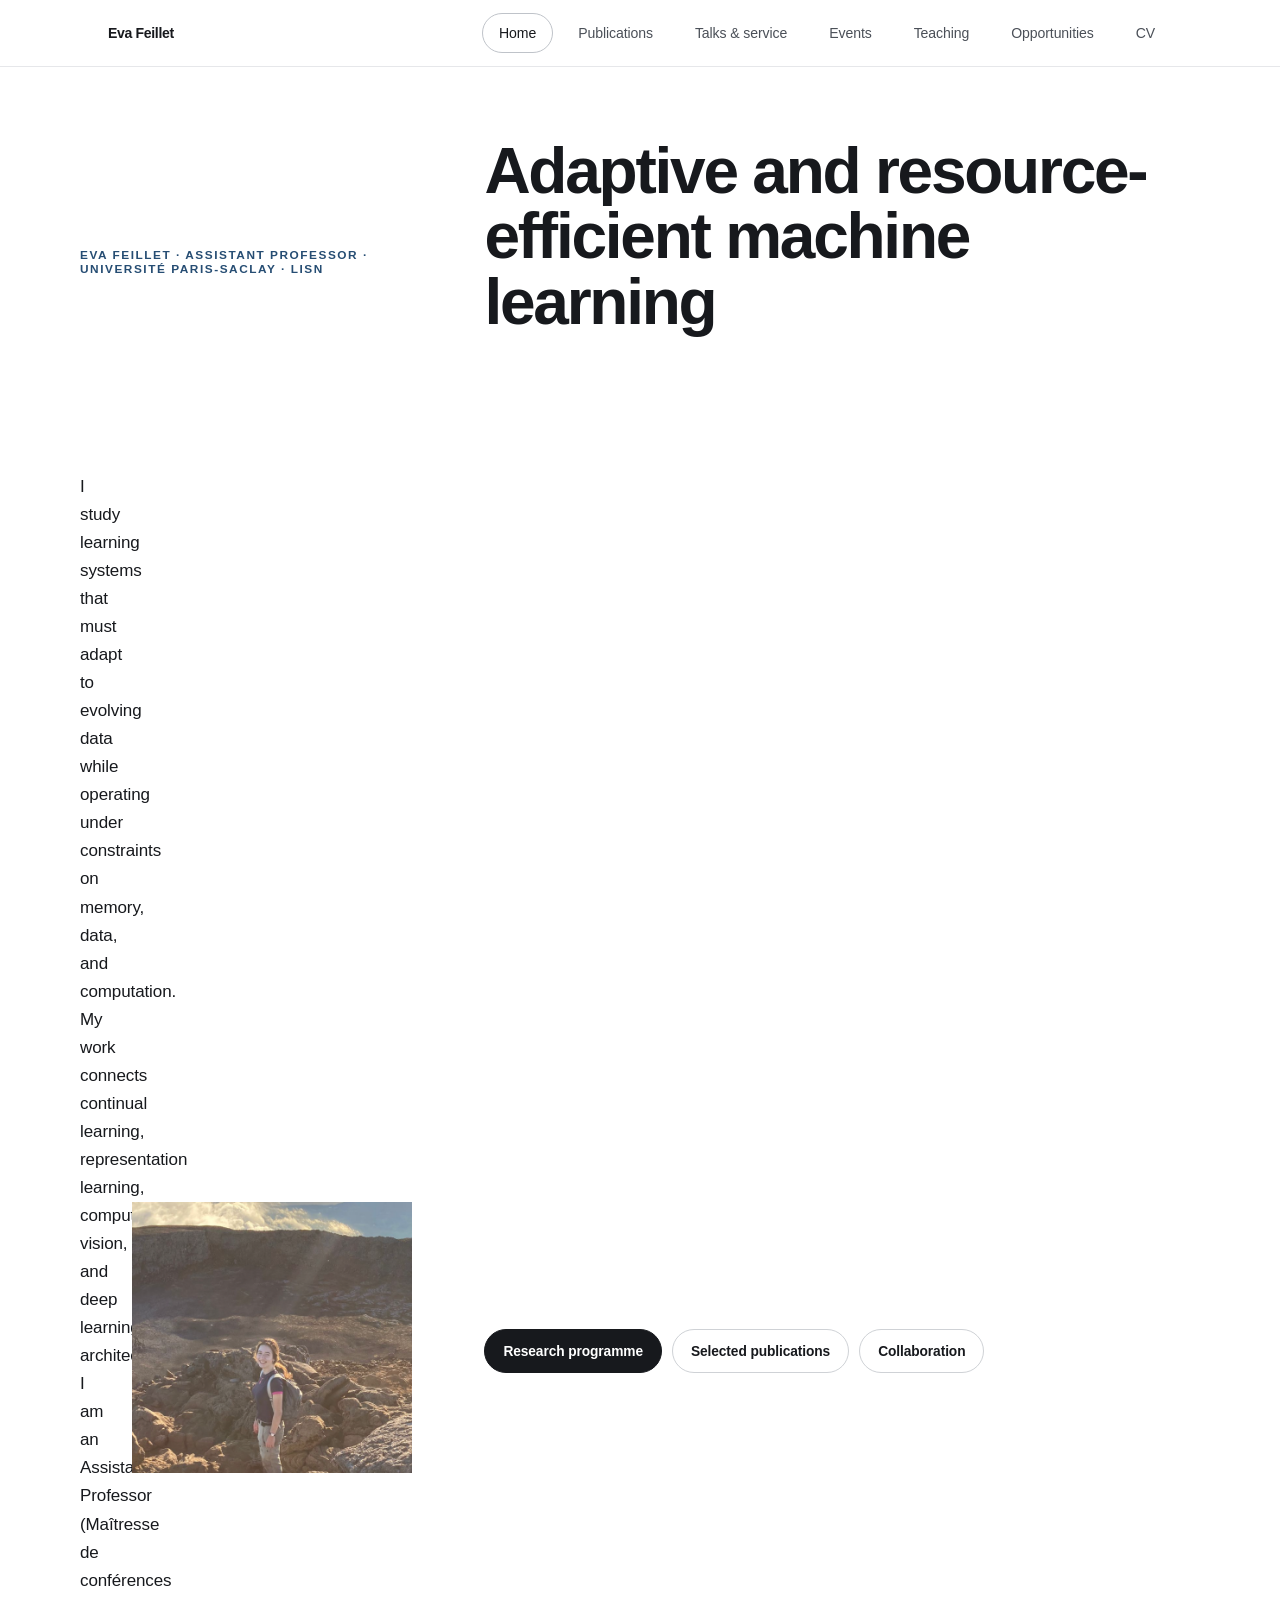
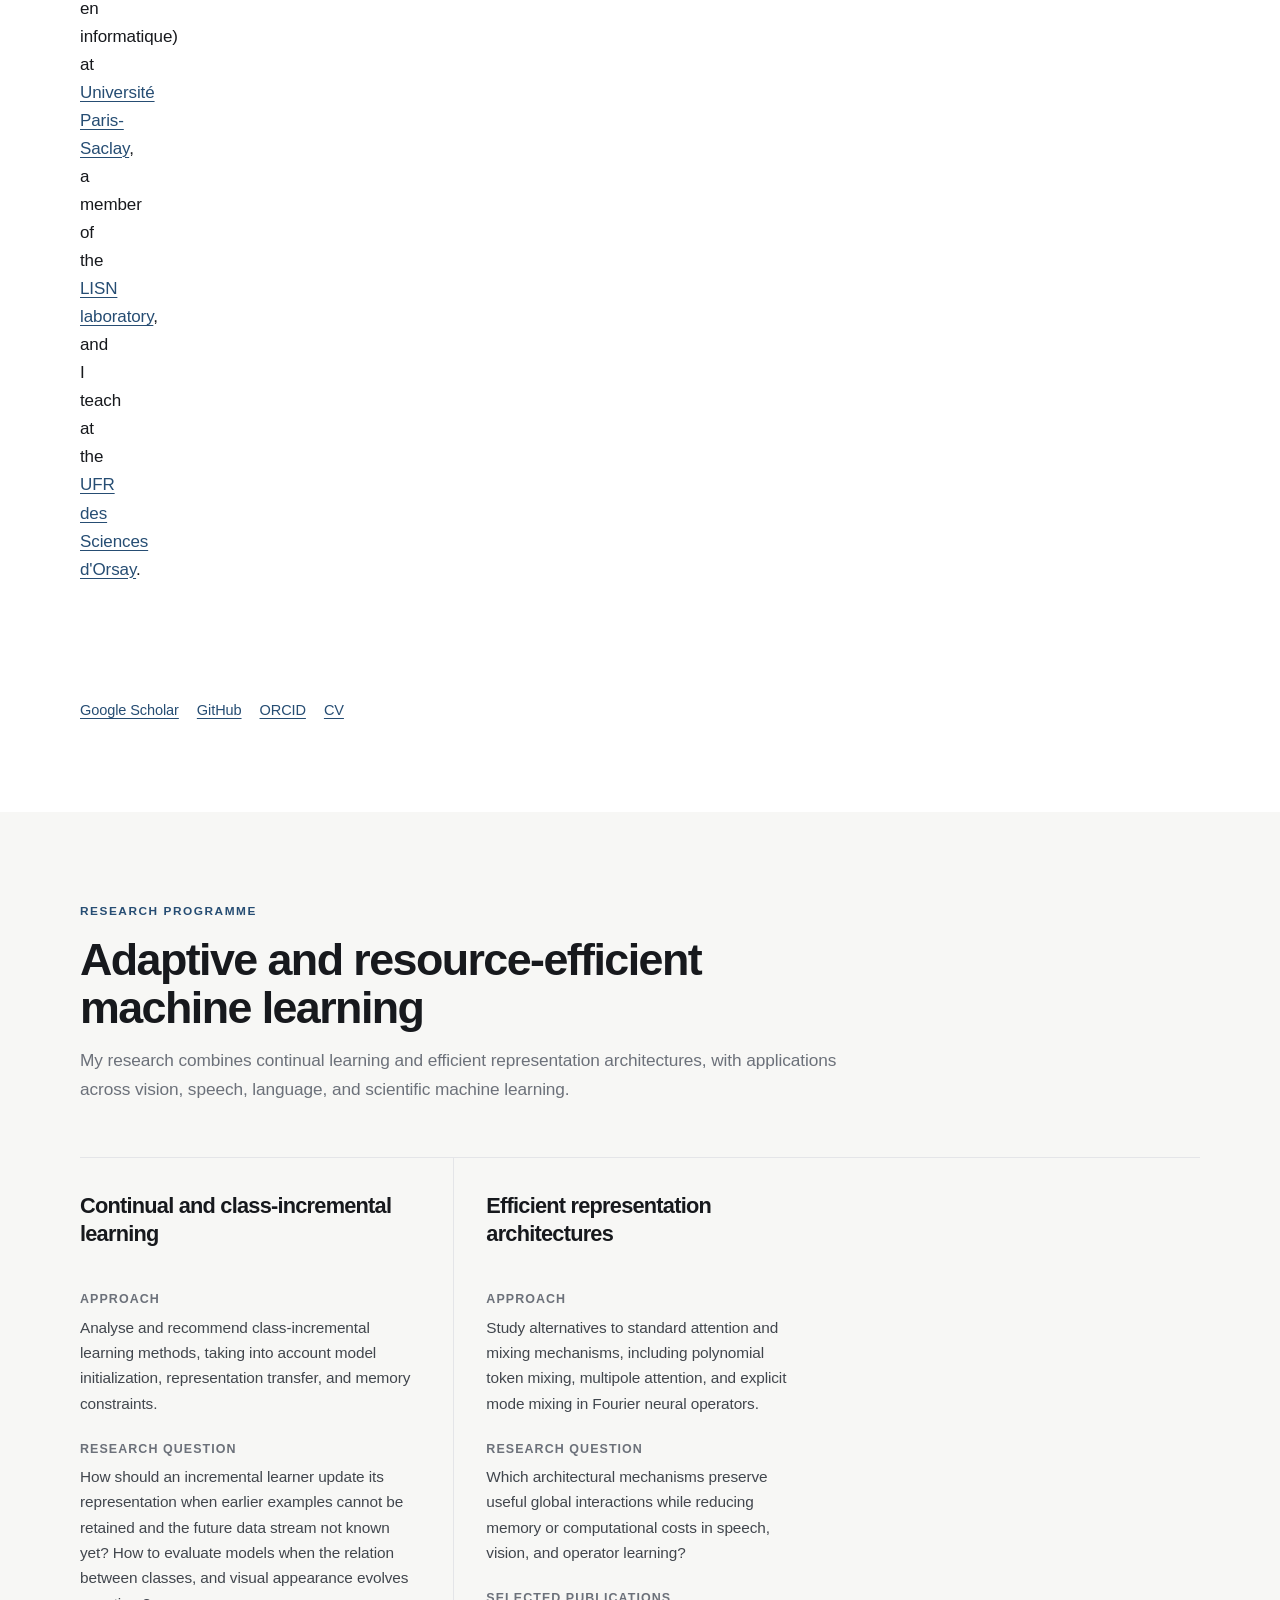
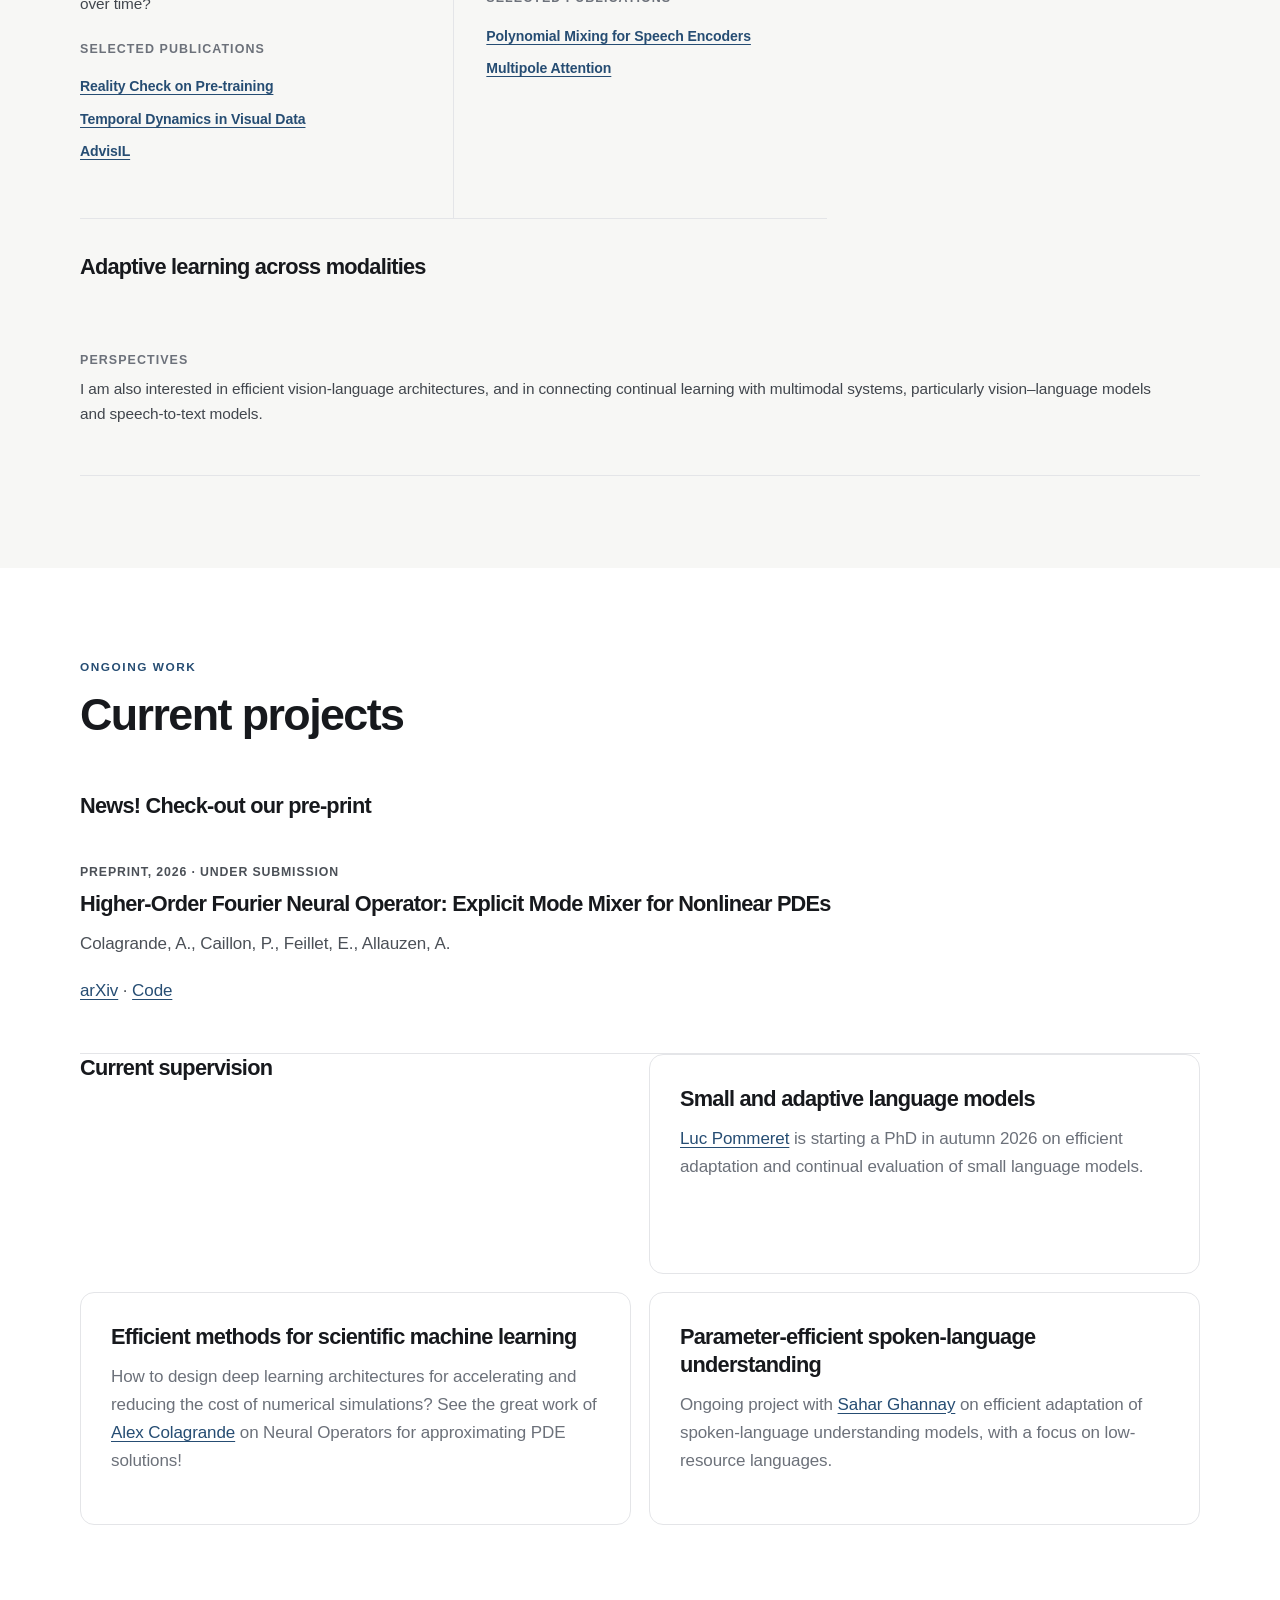
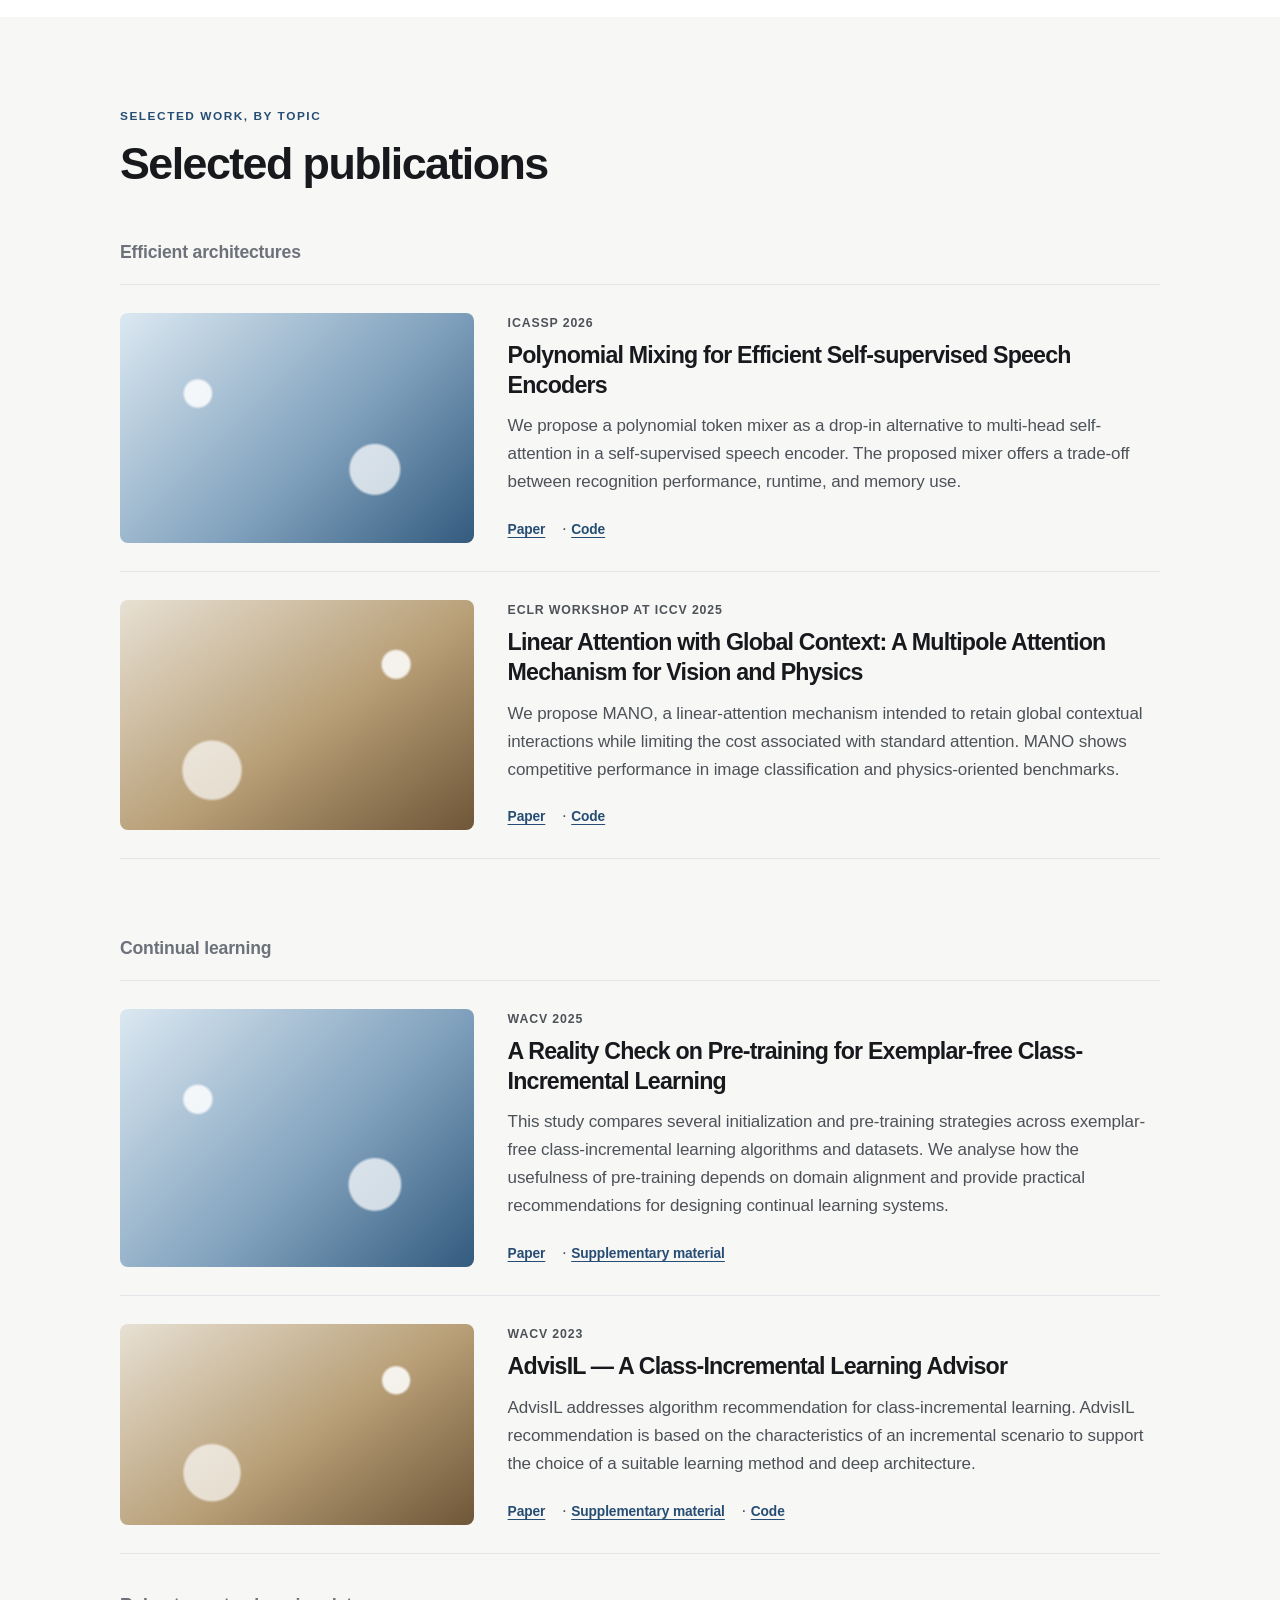
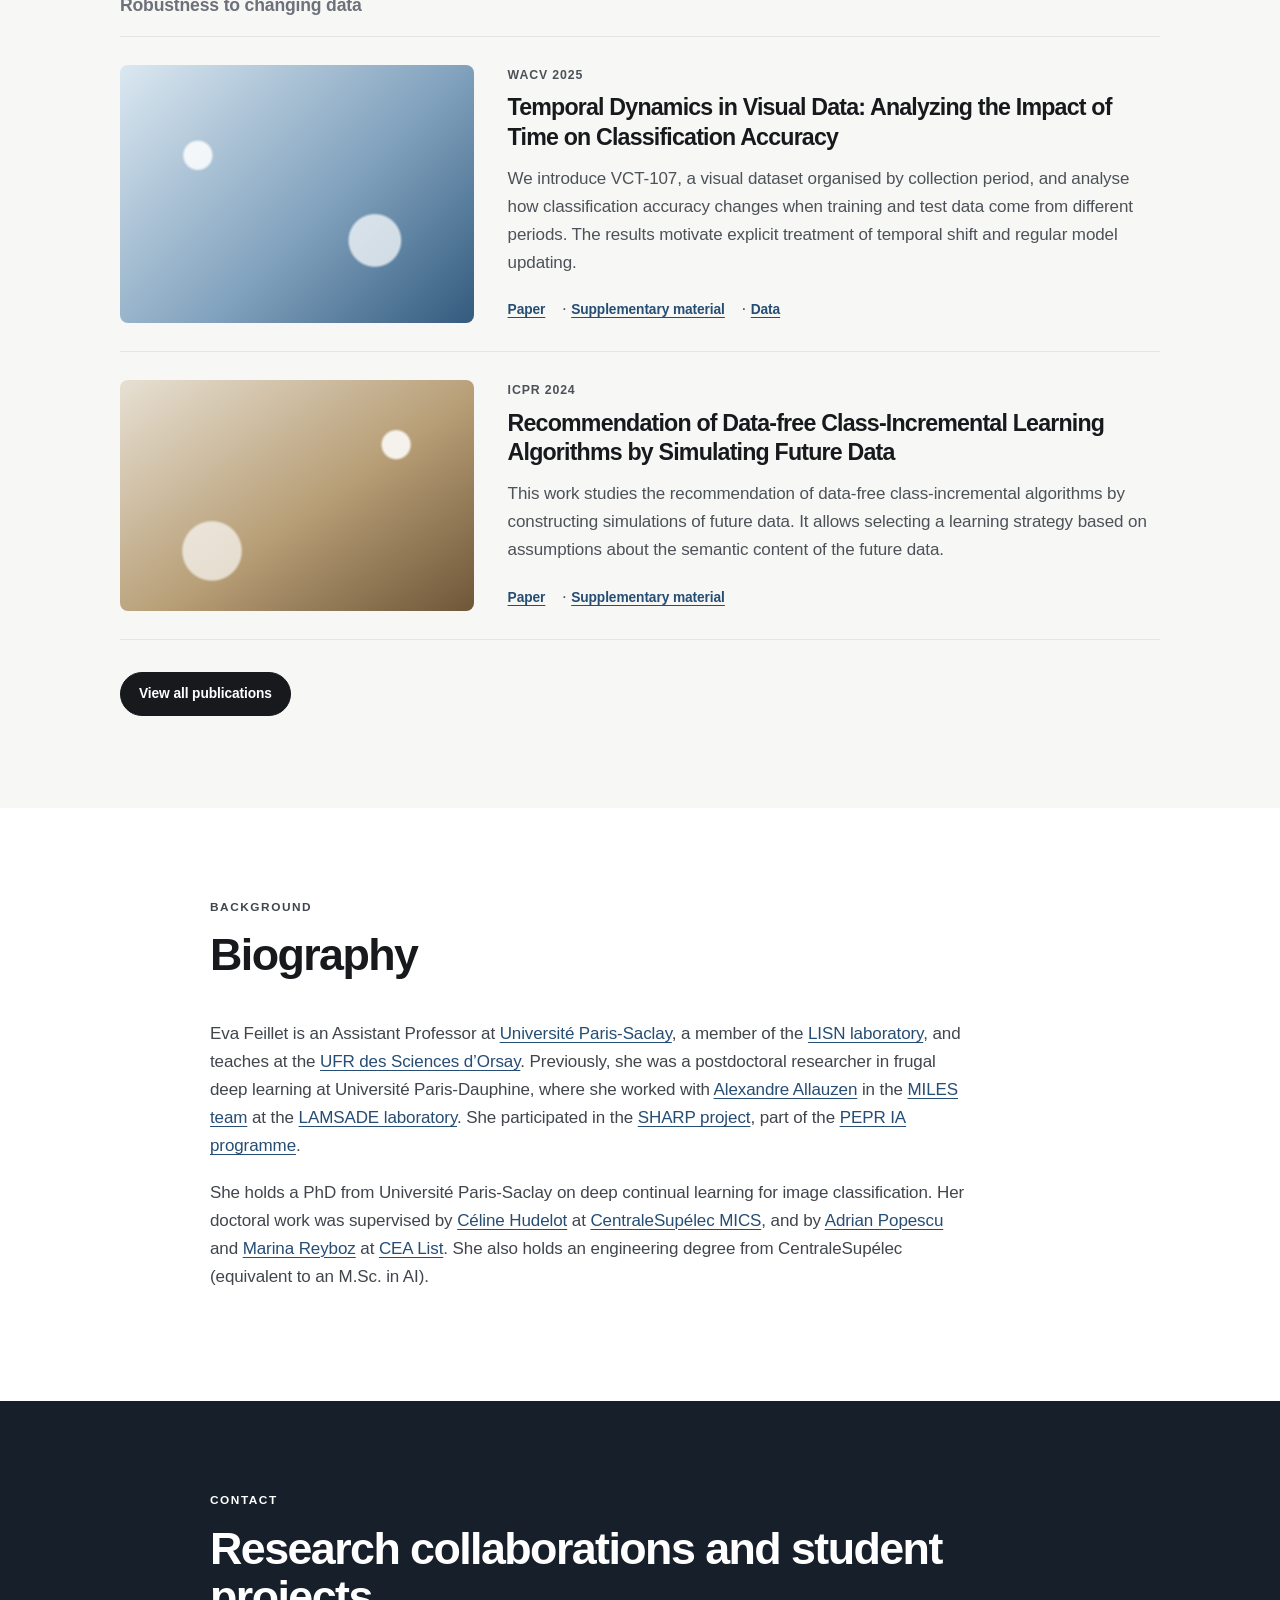
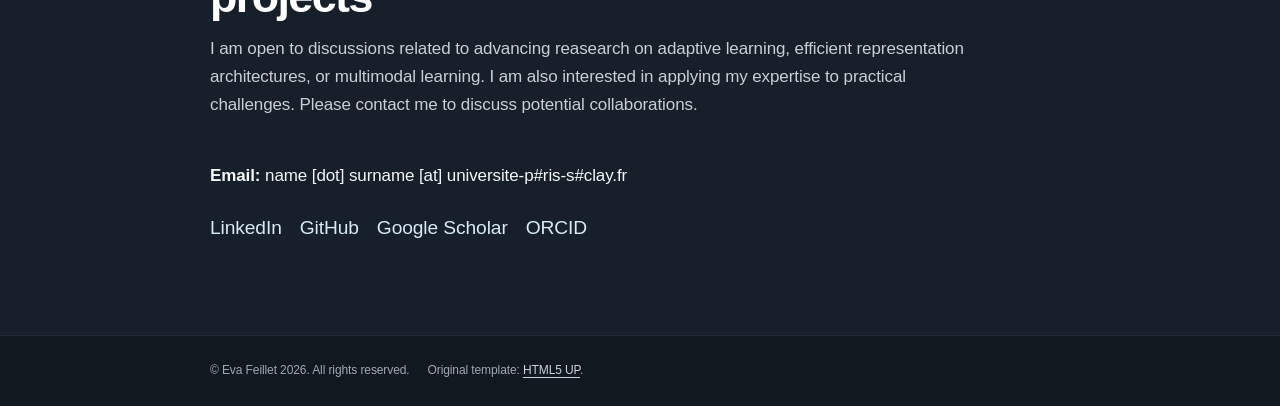
==== commit 40c7c531: "reordered topics" ====
--- a/index.html
+++ b/index.html
@@ -39,7 +39,7 @@
                             <p>
                             I study learning systems that must adapt to evolving data while operating under
                             constraints on memory, data, and computation. My work connects continual learning,
-                            representation learning, computer vision, and efficient deep-learning architectures.
+                            representation learning, computer vision, and deep learning architectures.
                         
                             I am an Assistant Professor (Maîtresse de conférences en informatique) at
                             <a href="https://www.universite-paris-saclay.fr/">Université Paris-Saclay</a>,
@@ -125,10 +125,10 @@
             </div>
                 <section class="axis-card">
                     <h3>Adaptive learning across modalities</h3>
-                    <h4>Approach</h4>
+                    <h4>Perspectives</h4>
                     <p>
                     I am also interested in efficient vision-language architectures, and 
-                    in connecting continual learning with multimodal systems, particularly vision–language models. 
+                    in connecting continual learning with multimodal systems, particularly vision–language models and speech-to-text models. 
                     </p>
                 </section>
         </div>
@@ -158,14 +158,14 @@
                 <section class="project-card">
                     <h3>Efficient methods for scientific machine learning</h3>
                     <p>
-                        How to design deep learning architectures and learning methods for scientific machine learning? 
+                        How to design deep learning architectures for accelerating and reducing the cost of numerical simulations? 
                         See the great work of <a href="https://scholar.google.com/citations?user=d6NWsGAAAAAJ&hl=fr"> Alex Colagrande</a> on Neural Operators for approximating PDE solutions! 
                     </p>
                 </section>
                 <section class="project-card">
                     <h3>Parameter-efficient spoken-language understanding</h3>
                     <p>
-                        Ongoing supervision with <a href= "https://scholar.google.com/citations?user=pkYn1SoAAAAJ&hl=fr">Sahar Ghannay</a> on efficient adaptation of spoken-language understanding models, with a focus on low-resource languages.
+                        Ongoing project with <a href= "https://scholar.google.com/citations?user=pkYn1SoAAAAJ&hl=fr">Sahar Ghannay</a> on efficient adaptation of spoken-language understanding models, with a focus on low-resource languages.
                     </p>
                 </section>
             </div>
@@ -293,9 +293,9 @@
                 She holds a PhD from Université Paris-Saclay on deep continual learning for image
                 classification. Her doctoral work was supervised by
                 <a href="https://scholar.google.fr/citations?user=gFlAh6MAAAAJ&amp;hl=fr">Céline Hudelot</a>
-                at <a href="http://www.mics.centralesupelec.fr/">CentraleSupélec MICS</a>,
+                at <a href="http://www.mics.centralesupelec.fr/">CentraleSupélec MICS</a>, and by
                 <a href="https://scholar.google.com/citations?user=fjsa2GYAAAAJ&amp;hl=ro">Adrian Popescu</a>
-                at <a href="https://list.cea.fr/en/">CEA List</a>, and
+                and
                 <a href="https://dblp.org/pid/98/5284.html">Marina Reyboz</a> at
                 <a href="https://list.cea.fr/en/">CEA List</a>. She also holds an engineering degree
                 from CentraleSupélec (equivalent to an M.Sc. in AI).
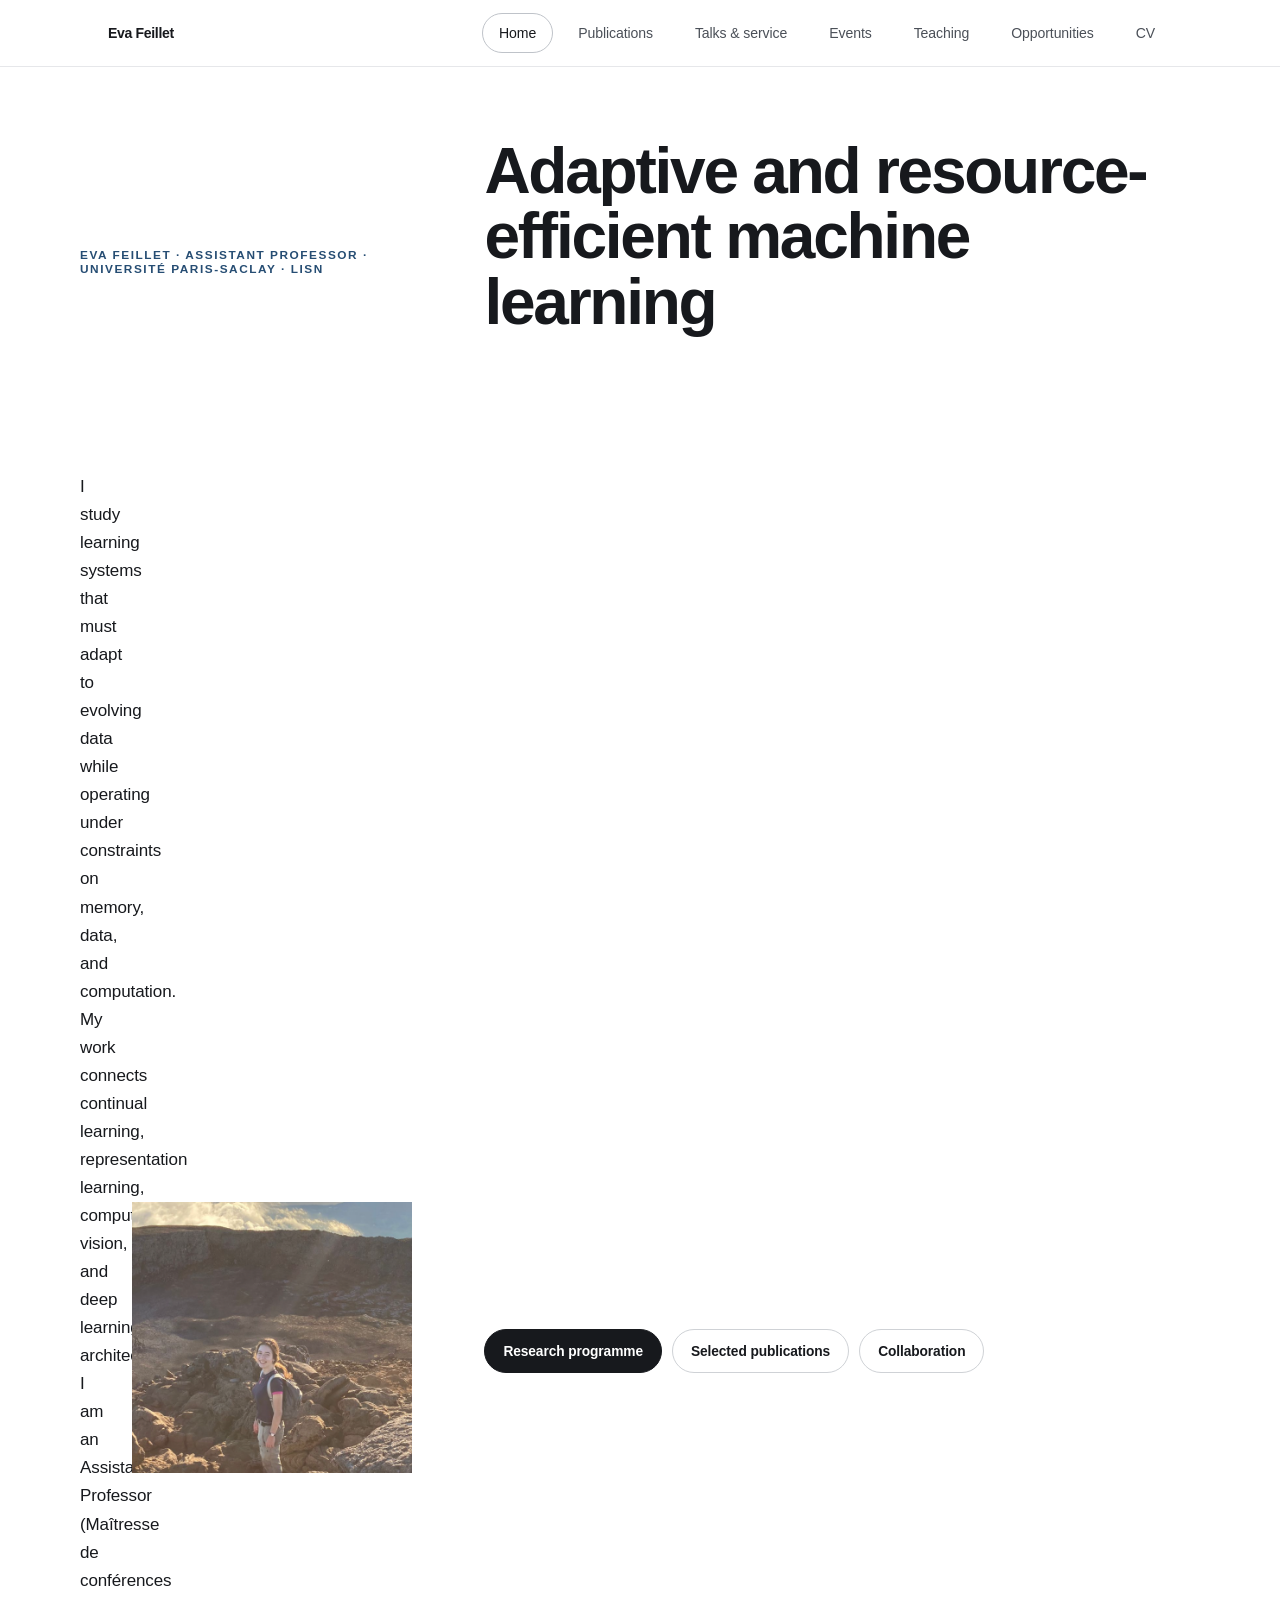
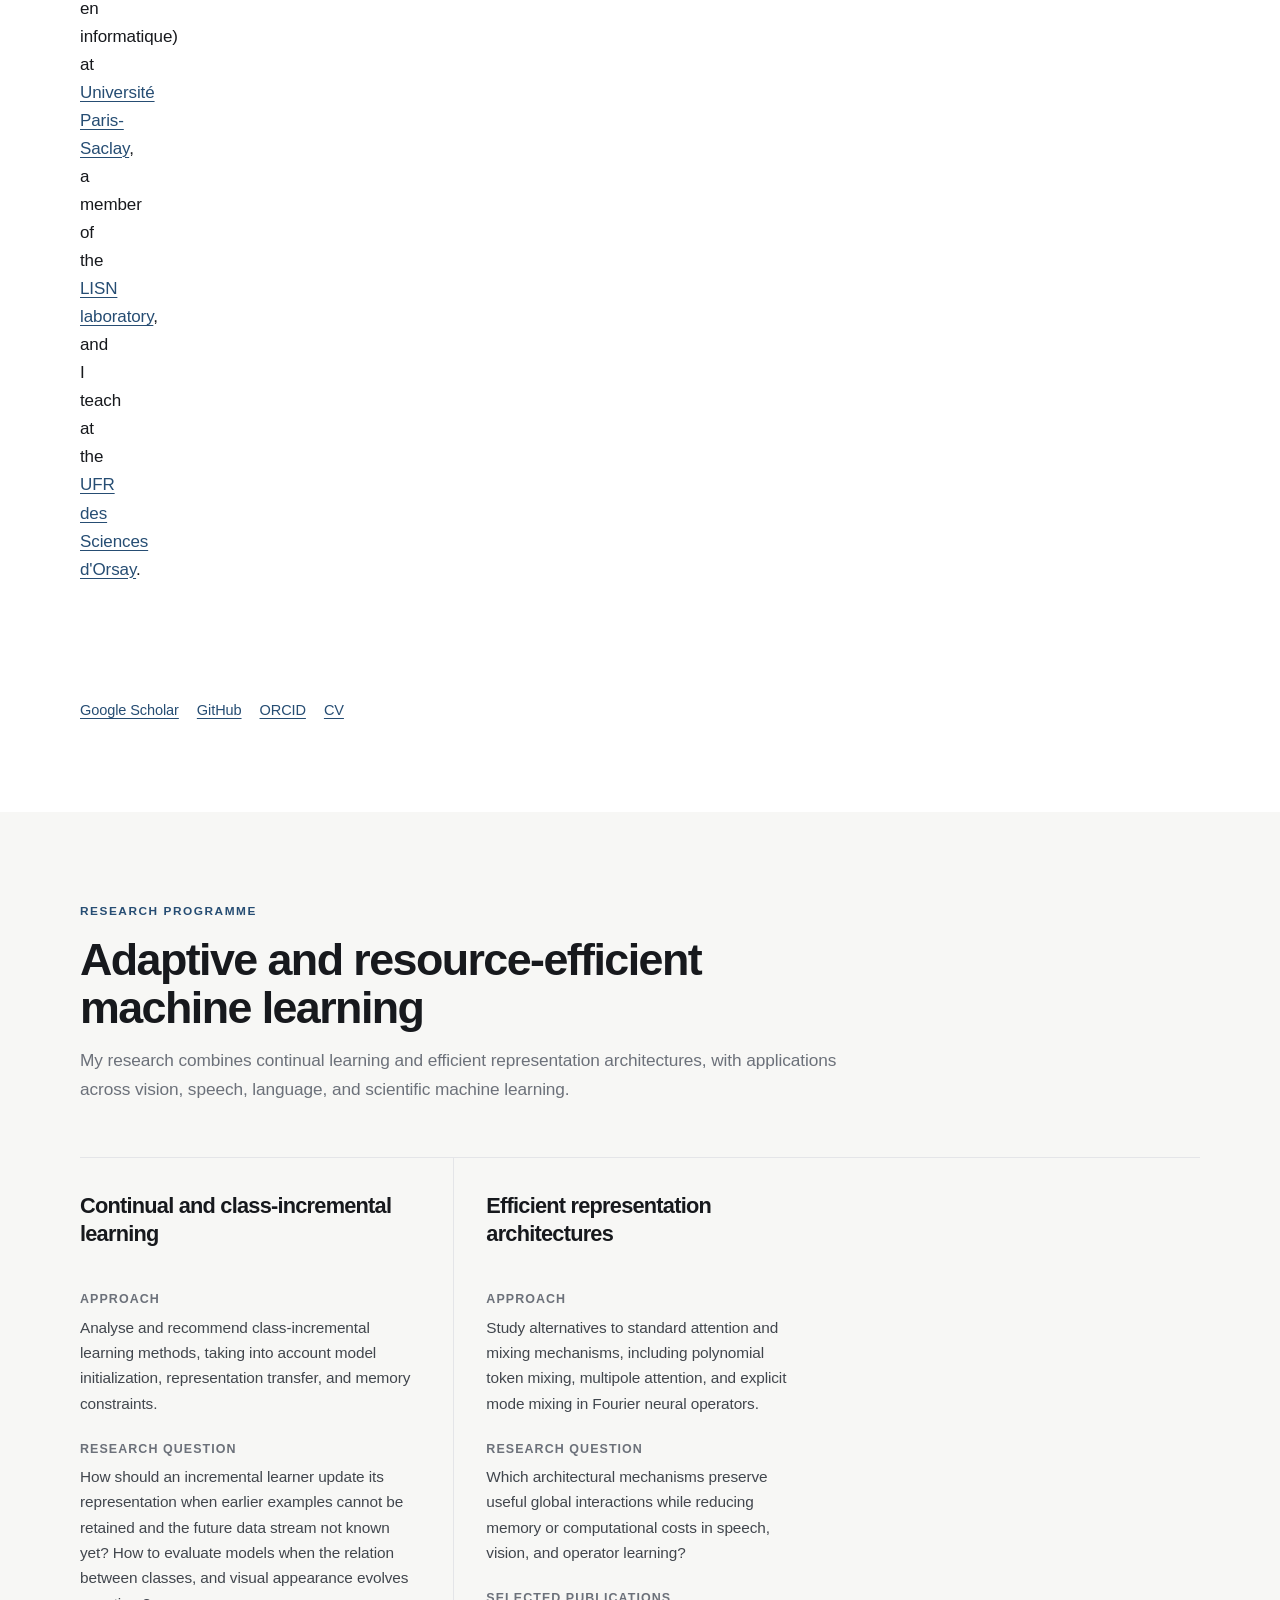
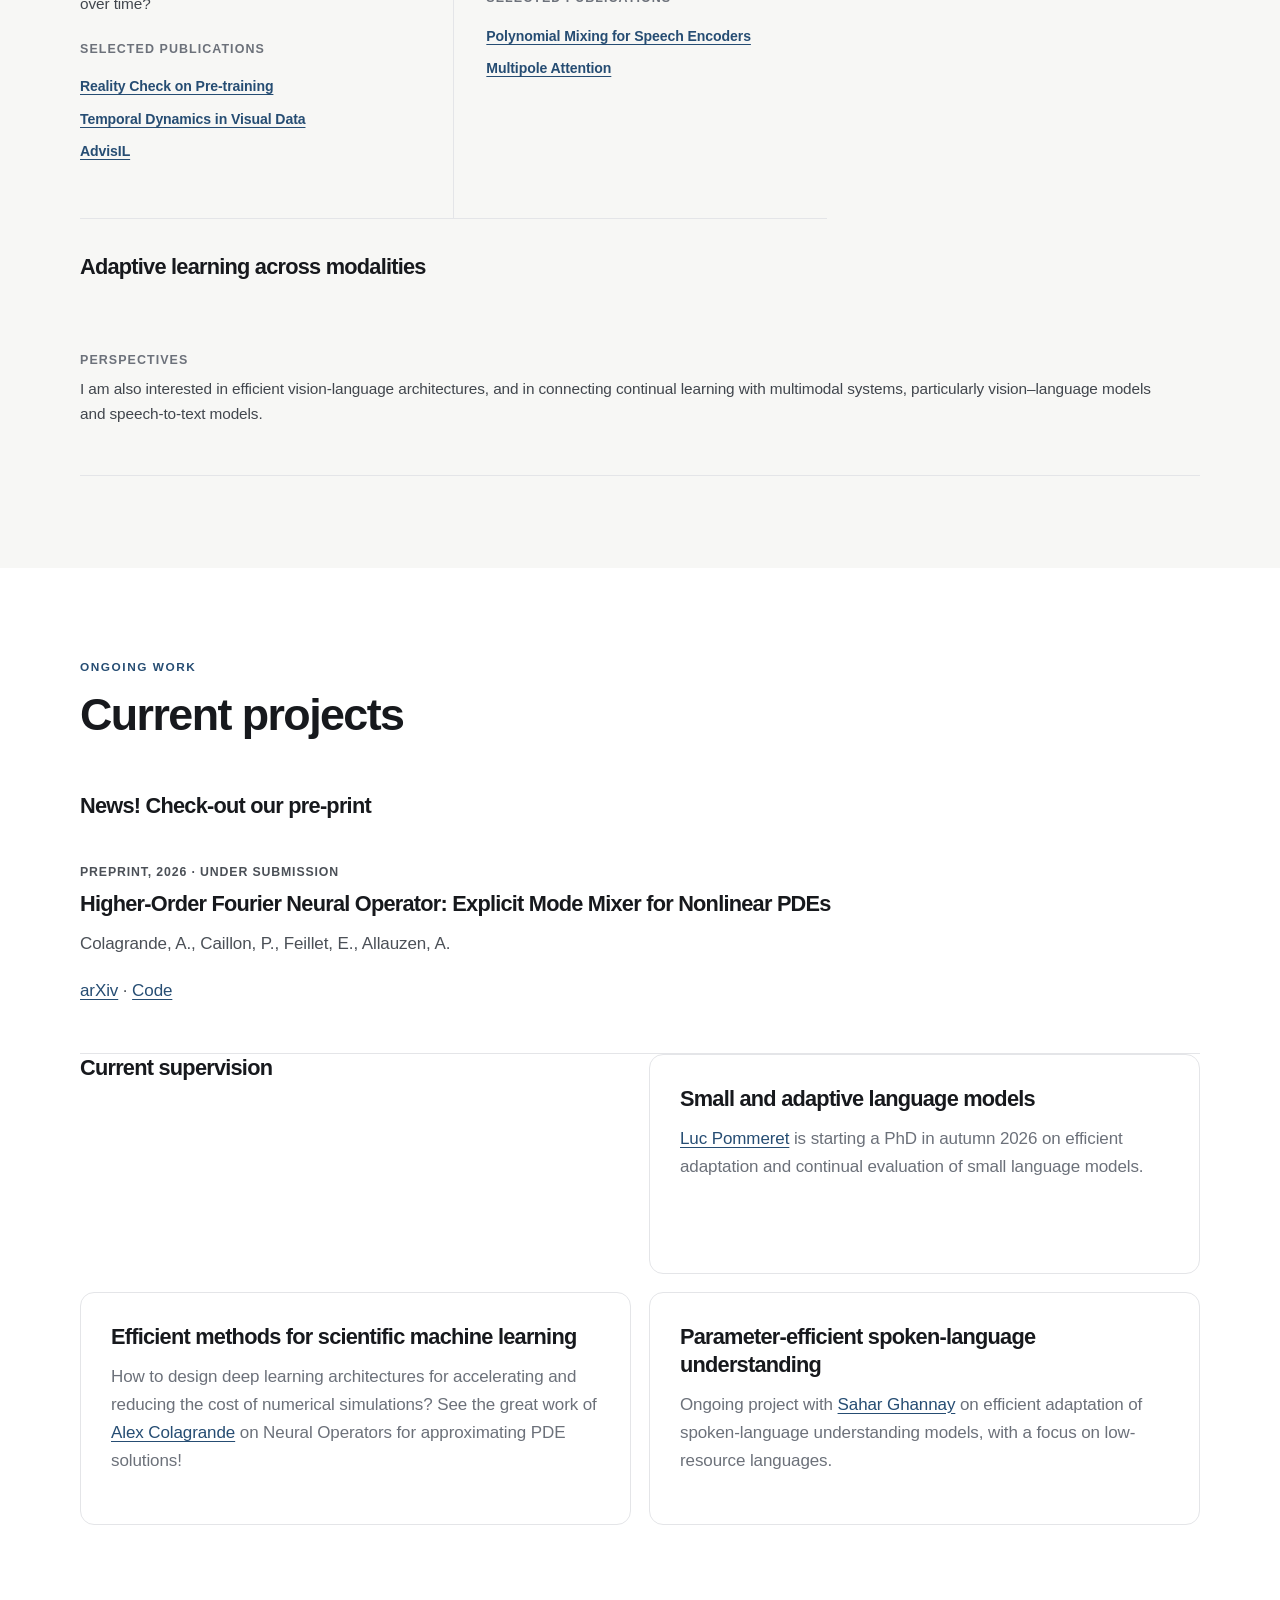
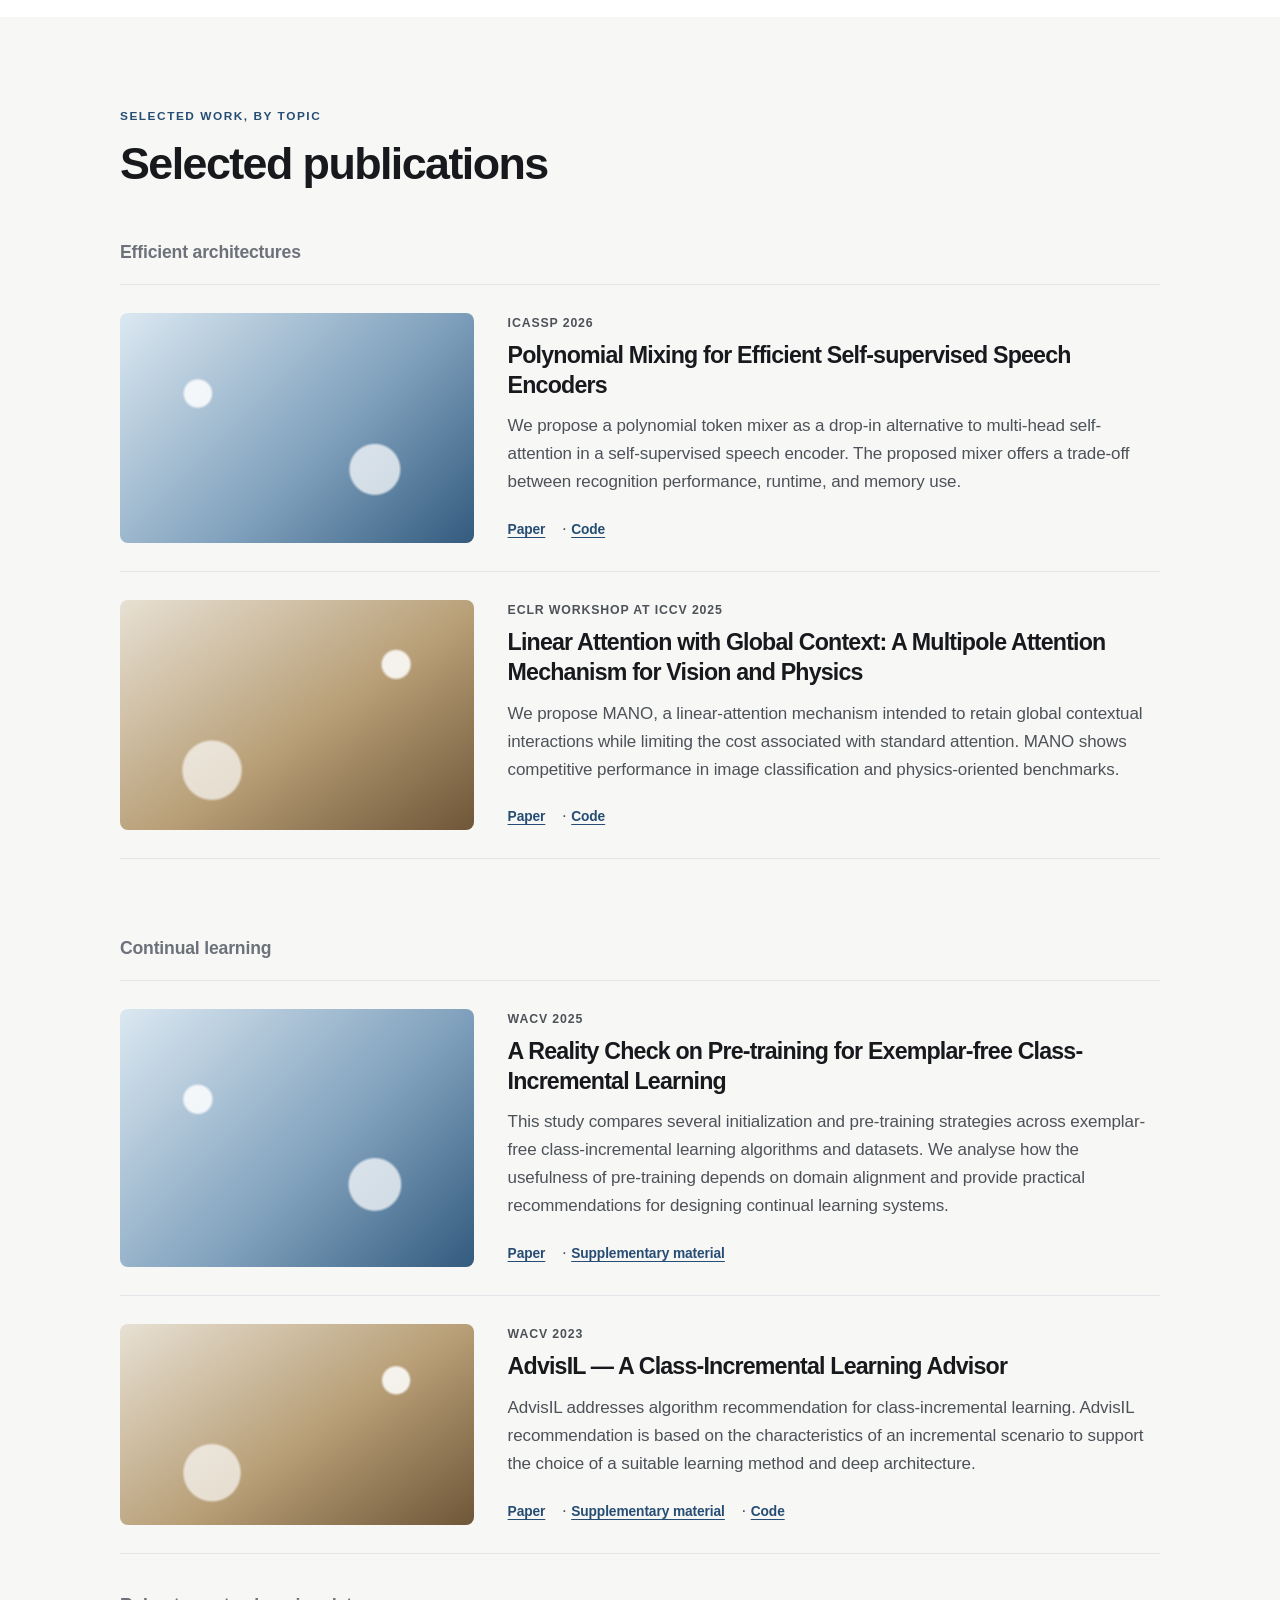
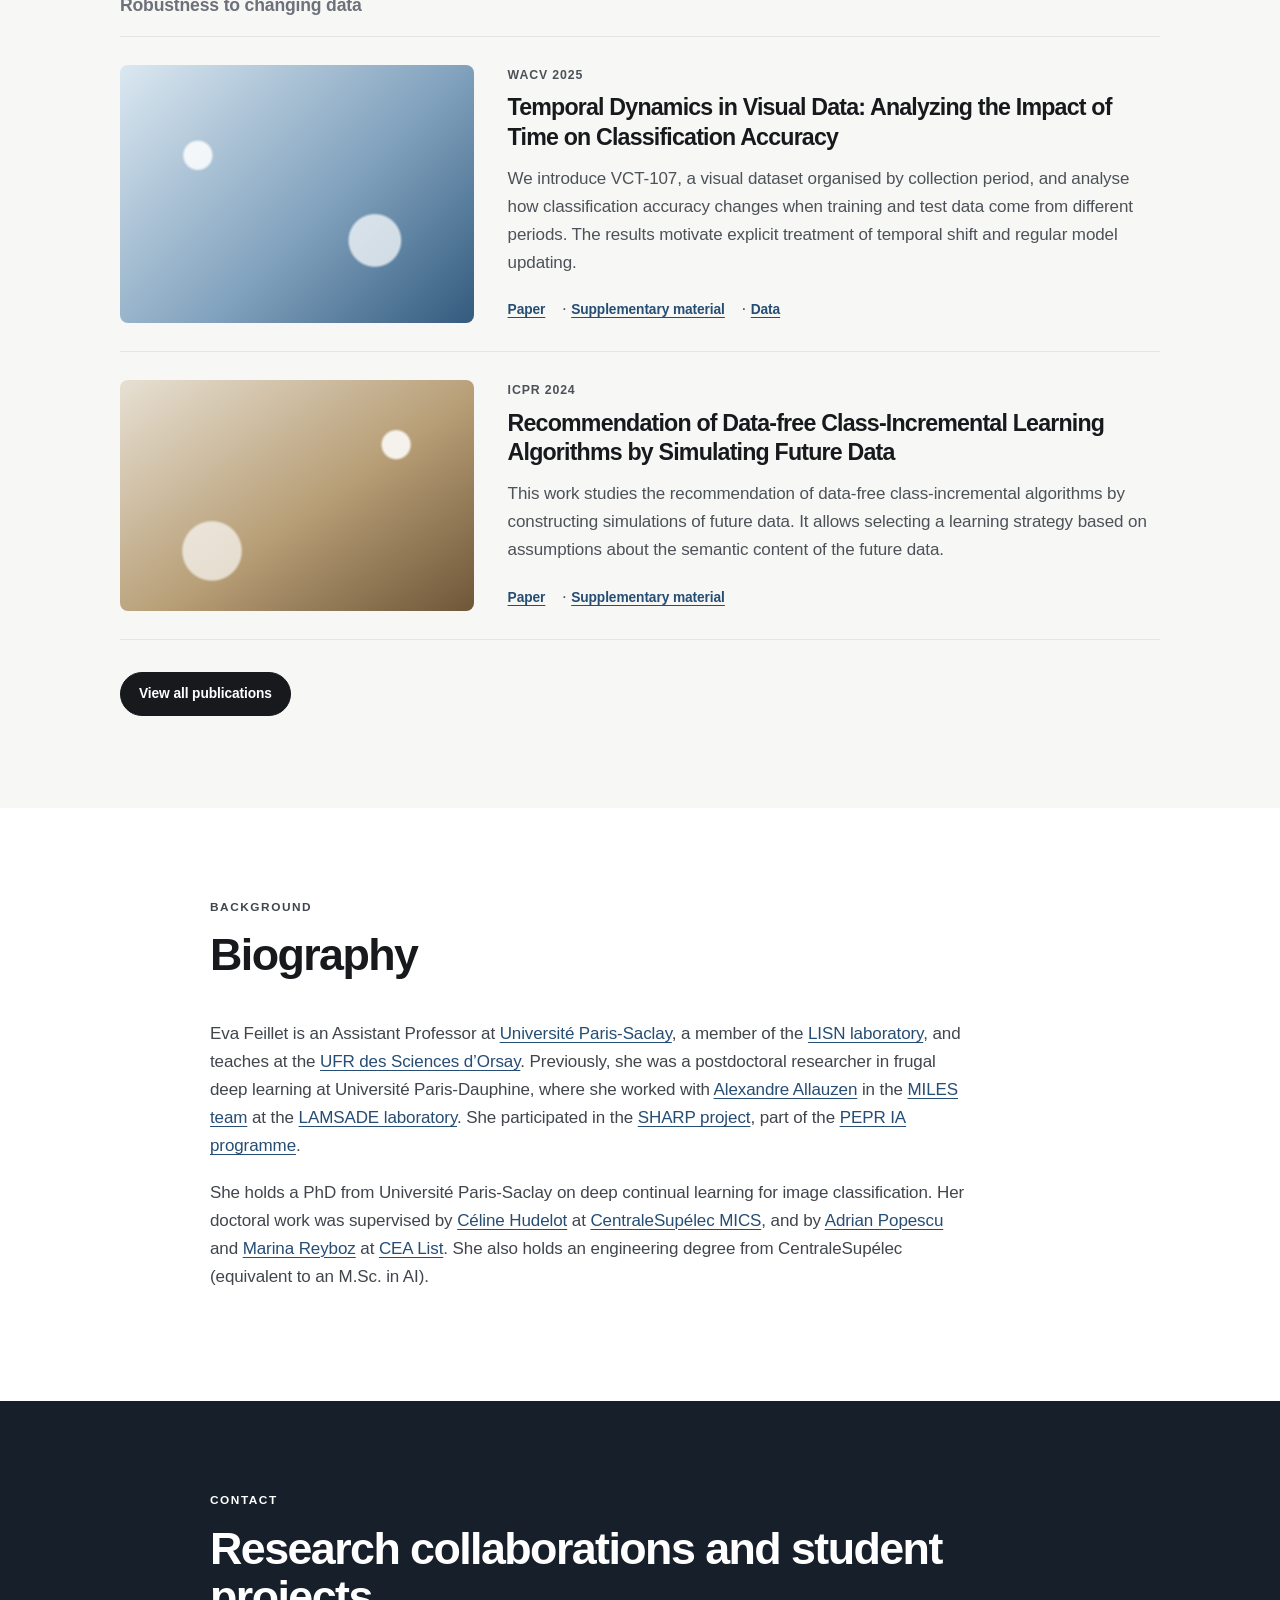
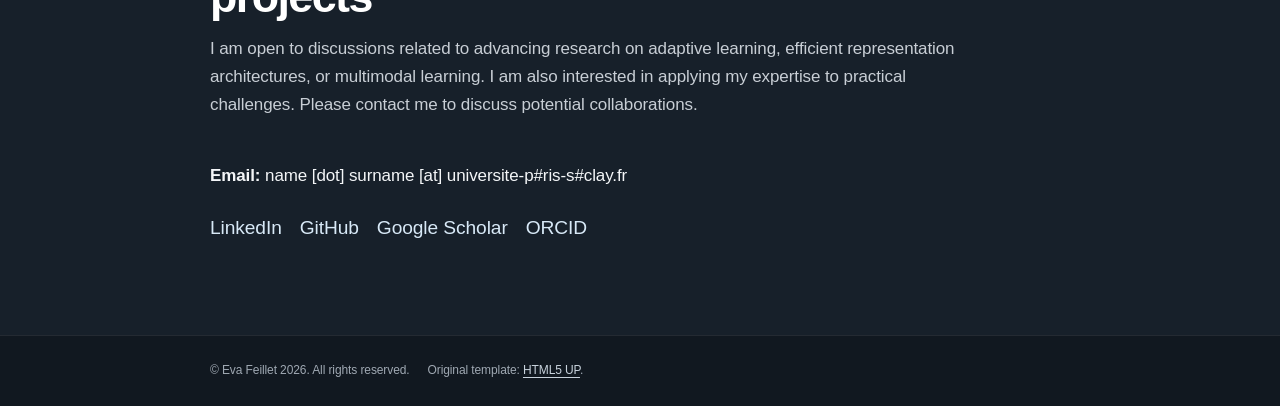
==== commit 0edecdad: "fixed typo" ====
--- a/index.html
+++ b/index.html
@@ -309,7 +309,7 @@
                 <p class="eyebrow">Contact</p>
                 <h2>Research collaborations and student projects</h2>
                 <p>
-                    I am open to discussions related to advancing reasearch on adaptive learning, efficient representation architectures, or multimodal learning.
+                    I am open to discussions related to advancing research on adaptive learning, efficient representation architectures, or multimodal learning.
                     I am also interested in applying my expertise to practical challenges. Please contact me to discuss potential collaborations.
                 </p>
             </header>
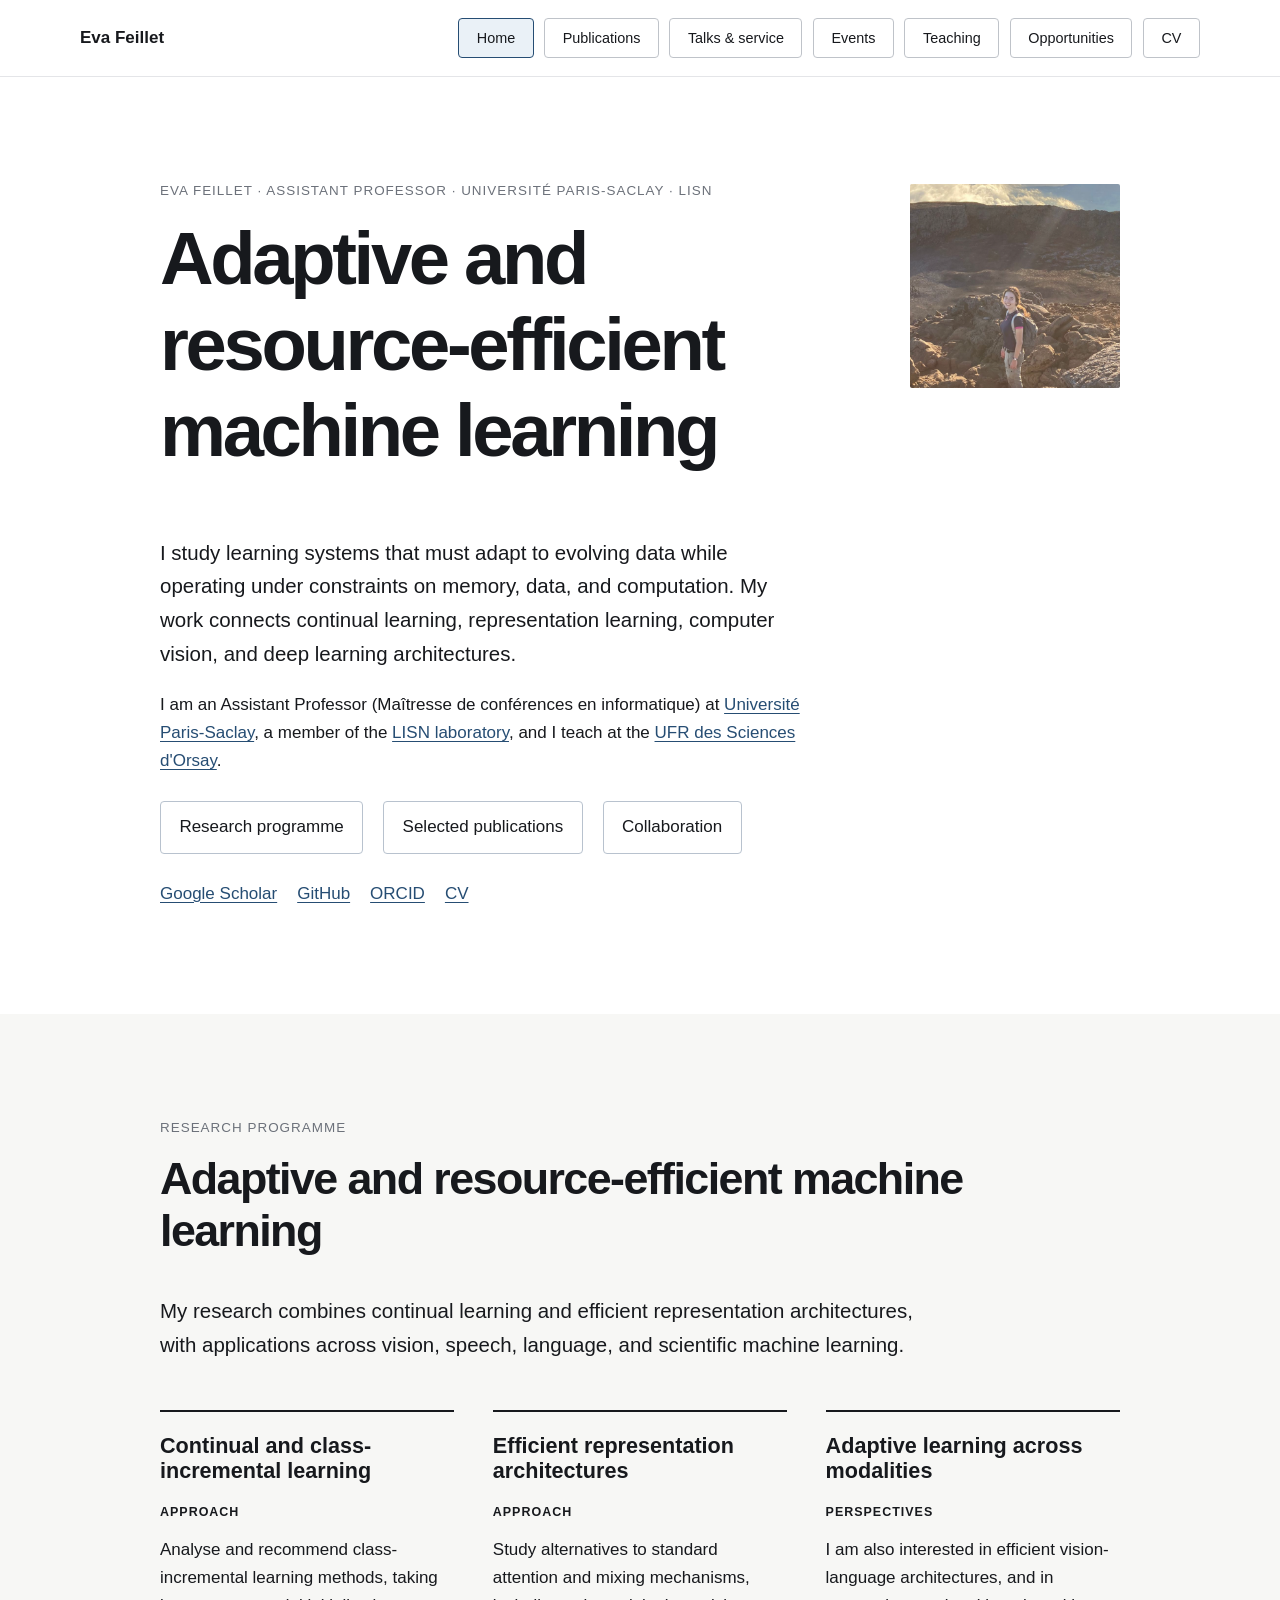
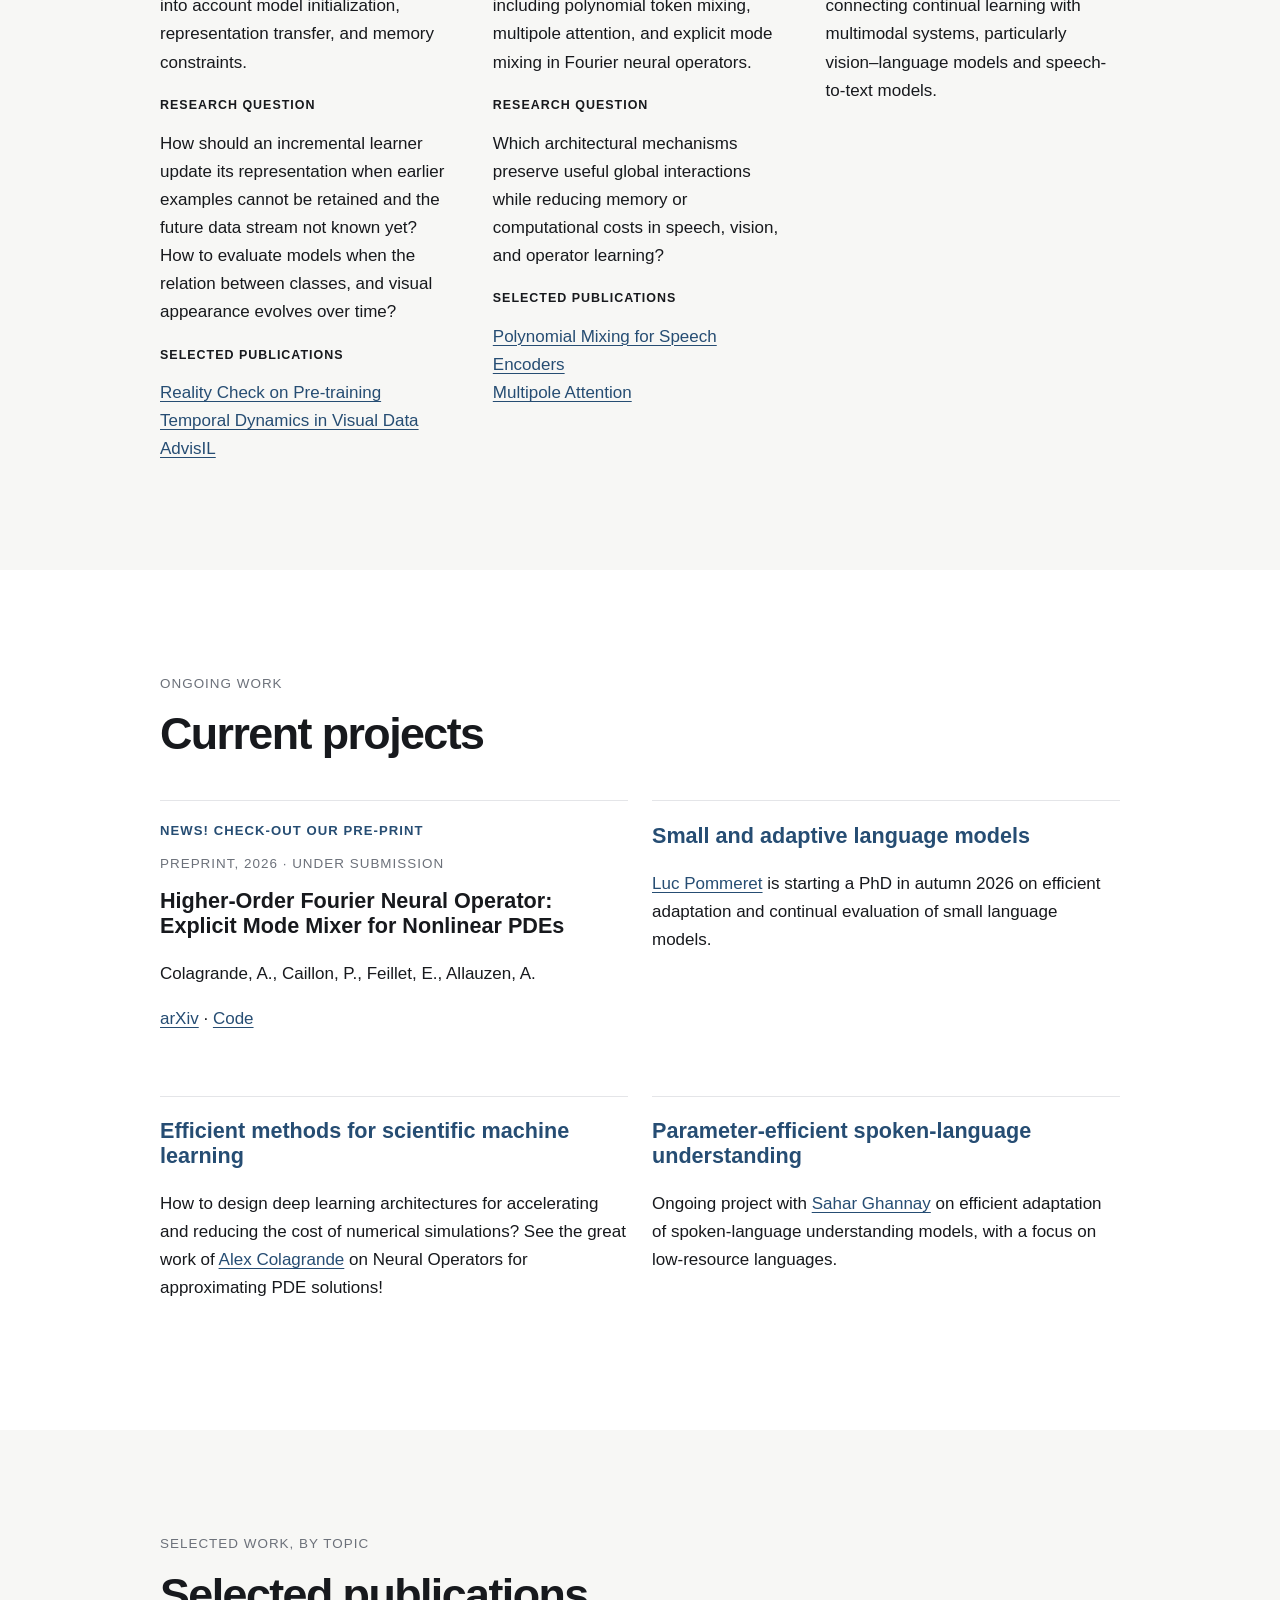
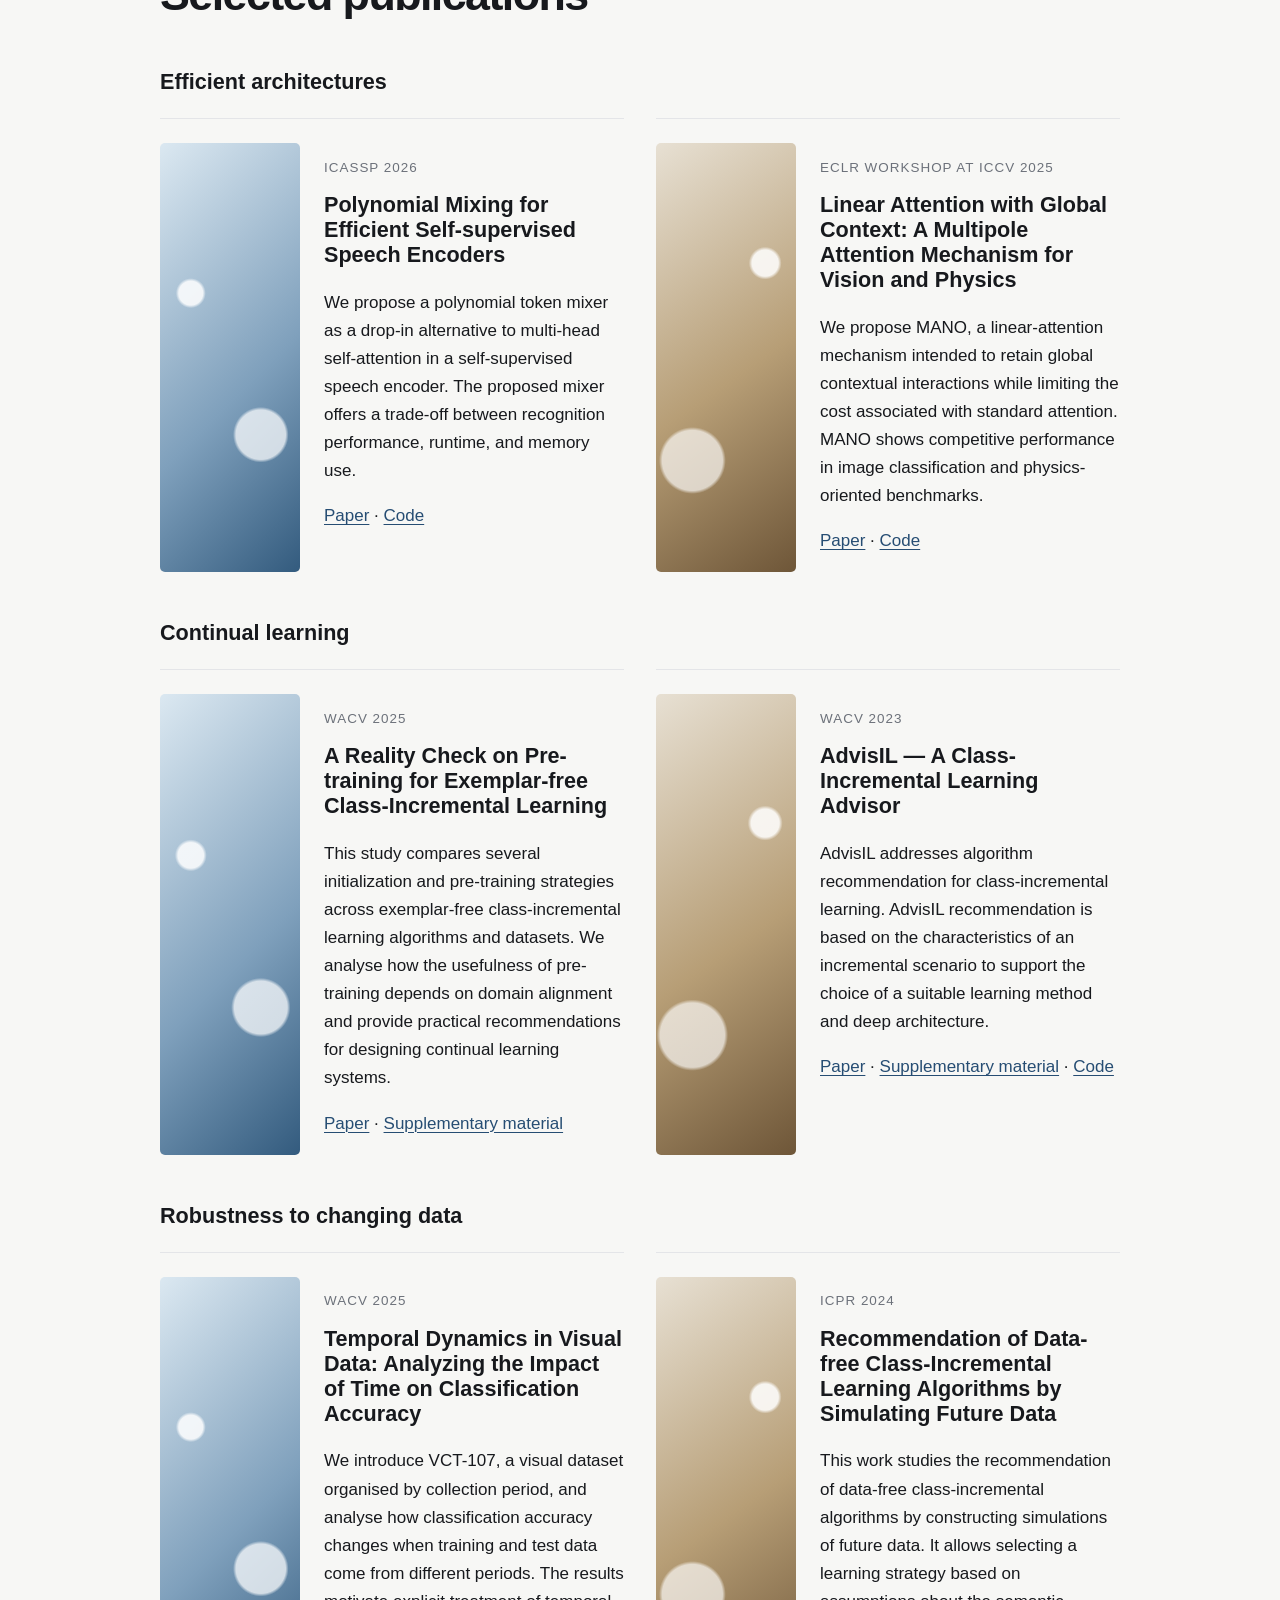
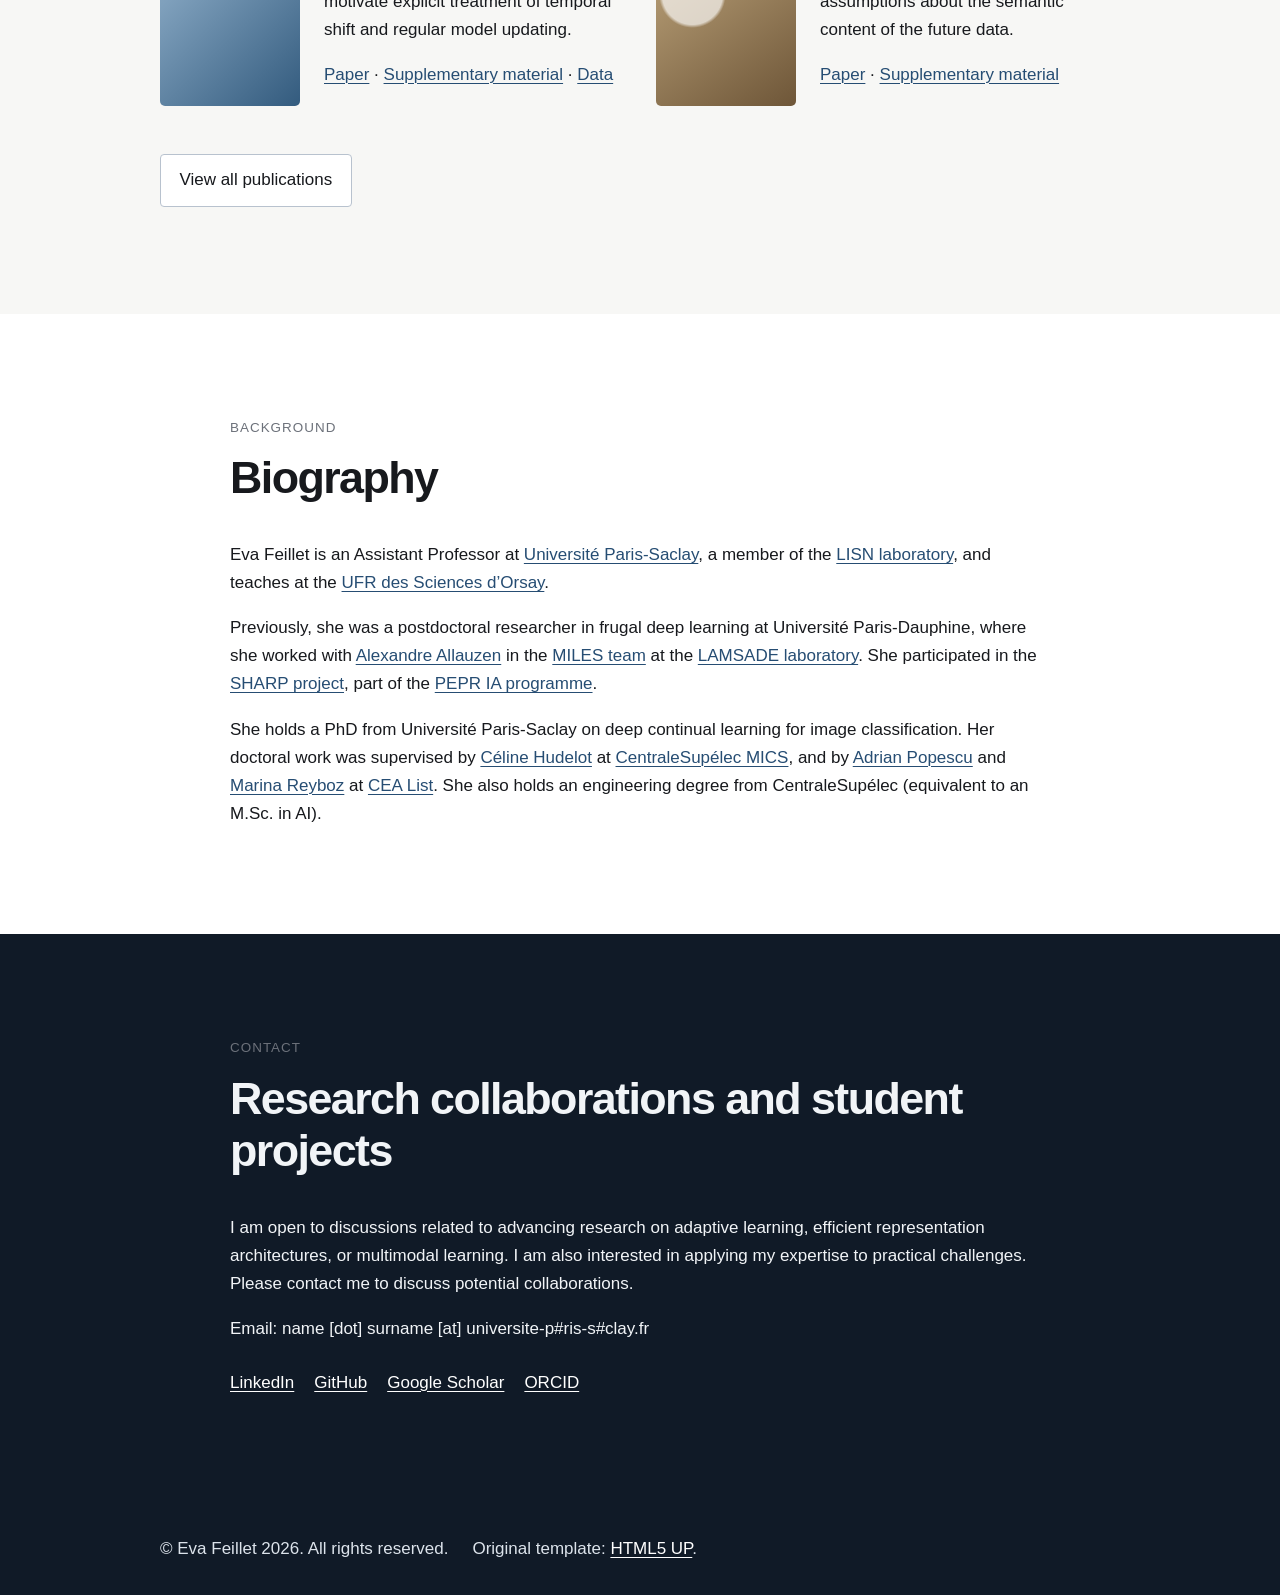
==== commit 51341248: "fixed responsive layout issues" ====
--- a/index.html
+++ b/index.html
@@ -1,341 +1,32 @@
 <!DOCTYPE HTML>
-<!--
-    Redesign based on Miniport by HTML5 UP
-    html5up.net | @ajlkn
-    Original template licensed under CCA 3.0: html5up.net/license
--->
-<html lang="en">
-<head>
-    <title>Eva Feillet — Adaptive and resource-efficient machine learning</title>
-    <meta charset="utf-8" />
-    <meta name="viewport" content="width=device-width, initial-scale=1, user-scalable=no" />
-    <meta name="description" content="Eva Feillet's research on continual learning, temporal distribution change, and efficient representation architectures." />
-    <link rel="stylesheet" href="site.css" />
-</head>
-<body>
-<nav id="nav" aria-label="Primary navigation">
-    <ul class="container">
-        <li class="site-name"><a href="index.html">Eva Feillet</a></li>
-        <li><a href="index.html" aria-current="page">Home</a></li>
-<li><a href="publications.html">Publications</a></li>
-<li><a href="talks-service.html">Talks & service</a></li>
-<li><a href="events.html">Events</a></li>
-<li><a href="teaching.html">Teaching</a></li>
-<li><a href="opportunities.html">Opportunities</a></li>
-<li><a href="cv.html">CV</a></li>
-    </ul>
-</nav>
-
-<main>
-    <article id="top" class="wrapper style1">
-        <div class="container">
-            <div class="row aln-middle">
-                <p class="eyebrow">Eva Feillet · Assistant Professor · Université Paris-Saclay · LISN</p>
-                <header>
-                    <h1><strong>Adaptive and resource-efficient machine learning</strong></h1>
-                </header>
-                    <div class="hero-layout">
-                        <div class="hero-text">
-                            <p>
-                            I study learning systems that must adapt to evolving data while operating under
-                            constraints on memory, data, and computation. My work connects continual learning,
-                            representation learning, computer vision, and deep learning architectures.
-                        
-                            I am an Assistant Professor (Maîtresse de conférences en informatique) at
-                            <a href="https://www.universite-paris-saclay.fr/">Université Paris-Saclay</a>,
-                            a member of the <a href="https://www.lisn.upsaclay.fr/">LISN laboratory</a>,
-                            and I teach at the
-                            <a href="https://www.sciences.universite-paris-saclay.fr/">UFR des Sciences d'Orsay</a>.
-                            </p>
-                        </div>
-                        <div class="hero-photo">
-                            <img src="images/pp1.png" alt="Eva Feillet" />
-                        </div> 
-                    </div>
-
-                    <div class="button-row">
-                        <a href="#research" class="button scrolly">Research programme</a>
-                        <a href="#selected-publications" class="button alt scrolly">Selected publications</a>
-                        <a href="#contact" class="button alt scrolly">Collaboration</a>
-                    </div>
-                    <p class="profile-links">
-                        <a href="https://scholar.google.com/citations?user=ocNUoF8AAAAJ&hl=fr&oi=ao">Google Scholar</a>
-                        <a href="https://github.com/EvaJF">GitHub</a>
-                        <a href="https://orcid.org/0009-0007-4820-1599">ORCID</a>
-                        <a href="cv.html">CV</a>
-                    </p>
-                </div>
-            </div>
-        </div>
-    </article>
-
-    <article id="research" class="wrapper style2">
-        <div class="container">
-            <header class="section-intro">
-                <p class="eyebrow">Research programme</p>
-                <h2>Adaptive and resource-efficient machine learning</h2>
-                <p>
-                    My research combines continual learning and efficient representation architectures, 
-                    with applications across vision, speech, language, and scientific machine learning.
-                </p>
-            </header>
-
-            <div class="axis-grid">
-                <section class="axis-card">
-                    <h3>Continual and class-incremental learning</h3>
-                    <h4>Approach</h4>
-                    <p>
-                        Analyse and recommend class-incremental learning methods,
-                        taking into account model initialization, representation transfer, and memory constraints.
-                    </p>
-                    <h4>Research question</h4>
-                    <p>
-                        How should an incremental learner update its representation when
-                        earlier examples cannot be retained and the future data stream not known yet? 
-                        How to evaluate models when the relation between classes, and visual appearance evolves over time?
-                    </p>
-                    <h4>Selected publications</h4>
-                    <p class="paper-links">
-                        <a href="https://openaccess.thecvf.com/content/WACV2025/papers/Feillet_A_Reality_Check_on_Pre-training_for_Exemplar-free_Class-Incremental_Learning_WACV_2025_paper.pdf">Reality Check on Pre-training</a><br />
-                        <a href="https://openaccess.thecvf.com/content/WACV2025/papers/Pegeot_Temporal_Dynamics_in_Visual_Data_Analyzing_the_Impact_of_Time_WACV_2025_paper.pdf">Temporal Dynamics in Visual Data</a><br />
-                        <a href="https://openaccess.thecvf.com/content/WACV2023/papers/Feillet_AdvisIL_-_A_Class-Incremental_Learning_Advisor_WACV_2023_paper.pdf">AdvisIL</a>
-                    
-                    </p>
-                </section>
-
-                <section class="axis-card">
-                    <h3>Efficient representation architectures</h3>
-                    <h4>Approach</h4>
-                    <p>
-                        Study alternatives to standard attention and mixing mechanisms, including
-                        polynomial token mixing, multipole attention, and explicit mode mixing in
-                        Fourier neural operators.
-                    </p>
-                    <h4>Research question</h4>
-                    <p>
-                        Which architectural mechanisms preserve useful global interactions while
-                        reducing memory or computational costs in speech, vision, and operator learning?
-                    </p>
-                    <h4>Selected publications</h4>
-                    <p class="paper-links">
-                        <a href="https://arxiv.org/pdf/2603.00683">Polynomial Mixing for Speech Encoders</a><br />
-                        <a href="https://openaccess.thecvf.com/content/ICCV2025W/ECLR/papers/Colagrande_Linear_Attention_with_Global_Context_A_Multipole_Attention_Mechanism_for_ICCVW_2025_paper.pdf">Multipole Attention</a>
-                    </p>
-                </section>
-            </div>
-                <section class="axis-card">
-                    <h3>Adaptive learning across modalities</h3>
-                    <h4>Perspectives</h4>
-                    <p>
-                    I am also interested in efficient vision-language architectures, and 
-                    in connecting continual learning with multimodal systems, particularly vision–language models and speech-to-text models. 
-                    </p>
-                </section>
-        </div>
-    </article>
-
-    <article id="projects" class="wrapper style1">
-        <div class="container">
-            <header class="section-intro">
-                <p class="eyebrow">Ongoing work</p>
-                <h2>Current projects</h2>
-            </header>
-            <h3>News! Check-out our pre-print</h3>
-            <section class="record-card"><p class="meta">Preprint, 2026 · Under submission</p>
-                <h3>Higher-Order Fourier Neural Operator: Explicit Mode Mixer for Nonlinear PDEs</h3>
-                <p>Colagrande, A., Caillon, P., Feillet, E., Allauzen, A.</p>
-                <p><a href="https://arxiv.org/abs/2606.28122">arXiv</a> · <a href="https://github.com/AlexColagrande/HO-FNO">Code</a></p></section>
-            <div class="project-grid">
-
-            <h3>Current supervision</h3>
-                <section class="project-card">
-                    <h3>Small and adaptive language models</h3>
-                    <p>
-                        <a href = "https://scholar.google.com/citations?user=f-6PeWUAAAAJ&hl=fr"> Luc Pommeret</a> is starting a PhD in autumn 2026 on efficient adaptation and continual
-                        evaluation of small language models. 
-                    </p>
-                </section>
-                <section class="project-card">
-                    <h3>Efficient methods for scientific machine learning</h3>
-                    <p>
-                        How to design deep learning architectures for accelerating and reducing the cost of numerical simulations? 
-                        See the great work of <a href="https://scholar.google.com/citations?user=d6NWsGAAAAAJ&hl=fr"> Alex Colagrande</a> on Neural Operators for approximating PDE solutions! 
-                    </p>
-                </section>
-                <section class="project-card">
-                    <h3>Parameter-efficient spoken-language understanding</h3>
-                    <p>
-                        Ongoing project with <a href= "https://scholar.google.com/citations?user=pkYn1SoAAAAJ&hl=fr">Sahar Ghannay</a> on efficient adaptation of spoken-language understanding models, with a focus on low-resource languages.
-                    </p>
-                </section>
-            </div>
-        </div>
-    </article>
-
-    <article id="selected-publications" class="wrapper style2">
-        <div class="container">
-            <header class="section-intro">
-                <p class="eyebrow">Selected work, by topic</p>
-                <h2>Selected publications</h2>
-            </header>
-
-            <h3 style="margin-top:2.5rem">Efficient architectures</h3>
-            <div class="publication-grid">
-                <section class="publication-card">
-                    <div class="illustration-placeholder" role="img" aria-label="Visual motif for polynomial mixing"></div>
-                    <p class="meta">ICASSP 2026</p>
-                    <h3>Polynomial Mixing for Efficient Self-supervised Speech Encoders</h3>
-                    <p>
-                        We propose a polynomial token mixer as a drop-in alternative to
-                        multi-head self-attention in a self-supervised speech encoder. The proposed mixer offers a
-                        trade-off between recognition performance, runtime, and memory use.
-                    </p>
-                    <p><a href="https://arxiv.org/pdf/2603.00683">Paper</a> ·
-                       <a href="https://github.com/EvaJF/pom4speech">Code</a></p>
-                </section>
-                <section class="publication-card">
-                    <div class="illustration-placeholder" role="img" aria-label="Visual motif for multipole attention"></div>
-                    <p class="meta">ECLR Workshop at ICCV 2025</p>
-                    <h3>Linear Attention with Global Context: A Multipole Attention Mechanism for Vision and Physics</h3>
-                    <p>
-                        We propose MANO, a linear-attention mechanism intended to retain
-                        global contextual interactions while limiting the cost associated with standard
-                        attention. MANO shows competitive performance in image classification and physics-oriented benchmarks.
-                    </p>
-                    <p><a href="https://openaccess.thecvf.com/content/ICCV2025W/ECLR/papers/Colagrande_Linear_Attention_with_Global_Context_A_Multipole_Attention_Mechanism_for_ICCVW_2025_paper.pdf">Paper</a> ·
-                       <a href="https://github.com/AlexColagrande/MANO">Code</a></p>
-                </section>
-            </div>
-
-            <h3>Continual learning</h3>
-            <div class="publication-grid">
-                <section class="publication-card">
-                    <div class="illustration-placeholder" role="img" aria-label="Visual motif for initial training strategies"></div>
-                    <p class="meta">WACV 2025</p>
-                    <h3>A Reality Check on Pre-training for Exemplar-free Class-Incremental Learning</h3>
-                    <p>
-                        This study compares several initialization and pre-training strategies across
-                        exemplar-free class-incremental learning algorithms and datasets. We analyse how
-                        the usefulness of pre-training depends on domain alignment and provide practical recommendations for designing continual learning systems.
-                    </p>
-                    <p><a href="https://openaccess.thecvf.com/content/WACV2025/papers/Feillet_A_Reality_Check_on_Pre-training_for_Exemplar-free_Class-Incremental_Learning_WACV_2025_paper.pdf">Paper</a> ·
-                       <a href="https://openaccess.thecvf.com/content/WACV2025/supplemental/Feillet_A_Reality_Check_WACV_2025_supplemental.pdf">Supplementary material</a></p>
-                </section>
-                <section class="publication-card">
-                    <div class="illustration-placeholder" role="img" aria-label="Visual motif for AdvisIL"></div>
-                    <p class="meta">WACV 2023</p>
-                    <h3>AdvisIL — A Class-Incremental Learning Advisor</h3>
-                    <p>
-                        AdvisIL addresses algorithm recommendation for class-incremental learning.
-                        AdvisIL recommendation is based on the characteristics of an incremental scenario to support the choice
-                        of a suitable learning method and deep architecture.
-                    </p>
-                    <p><a href="https://openaccess.thecvf.com/content/WACV2023/papers/Feillet_AdvisIL_-_A_Class-Incremental_Learning_Advisor_WACV_2023_paper.pdf">Paper</a> ·
-                       <a href="https://openaccess.thecvf.com/content/WACV2023/supplemental/Feillet_AdvisIL_-_A_WACV_2023_supplemental.pdf">Supplementary material</a> ·
-                       <a href="https://github.com/EvaJF/AdvisIL">Code</a></p>
-                </section>
-            </div>
-
-            <h3 style="margin-top:2.5rem">Robustness to changing data</h3>
-            <div class="publication-grid">
-                <section class="publication-card">
-                    <div class="illustration-placeholder" role="img" aria-label="Visual motif for temporal dynamics in visual data"></div>
-                    <p class="meta">WACV 2025</p>
-                    <h3>Temporal Dynamics in Visual Data: Analyzing the Impact of Time on Classification Accuracy</h3>
-                    <p>
-                        We introduce VCT-107, a visual dataset organised by collection period,
-                        and analyse how classification accuracy changes when training and test data come
-                        from different periods. The results motivate explicit treatment of temporal shift
-                        and regular model updating.
-                    </p>
-                    <p><a href="https://openaccess.thecvf.com/content/WACV2025/papers/Pegeot_Temporal_Dynamics_in_Visual_Data_Analyzing_the_Impact_of_Time_WACV_2025_paper.pdf">Paper</a> ·
-                       <a href="https://openaccess.thecvf.com/content/WACV2025/supplemental/Pegeot_Temporal_Dynamics_in_WACV_2025_supplemental.pdf">Supplementary material</a> ·
-                       <a href="https://github.com/pt0m/VCT-107">Data</a></p>
-                </section>
-                <section class="publication-card">
-                    <div class="illustration-placeholder" role="img" aria-label="Visual motif for simulated future data"></div>
-                    <p class="meta">ICPR 2024</p>
-                    <h3>Recommendation of Data-free Class-Incremental Learning Algorithms by Simulating Future Data</h3>
-                    <p>
-                        This work studies the recommendation of data-free class-incremental algorithms
-                        by constructing simulations of future data. It allows selecting a learning strategy based on assumptions about the semantic content of the future data.
-                    </p>
-                    <p><a href="https://doi.org/10.1007/978-3-031-78395-1_21">Paper</a> ·
-                       <a href="https://static-content.springer.com/esm/chp%3A10.1007%2F978-3-031-78395-1_21/MediaObjects/645292_1_En_21_MOESM1_ESM.pdf">Supplementary material</a></p>
-                </section>
-            </div>
-            <footer style="margin-top:2rem">
-                <a href="publications.html" class="button">View all publications</a>
-            </footer>
-        </div>
-    </article>
-
-    <article id="bio" class="wrapper style1">
-        <div class="container medium">
-            <header>
-                <p class="eyebrow">Background</p>
-                <h2>Biography</h2>
-            </header>
-            <p>
-                Eva Feillet is an Assistant Professor at
-                <a href="https://www.universite-paris-saclay.fr/">Université Paris-Saclay</a>,
-                a member of the <a href="https://www.lisn.upsaclay.fr/">LISN laboratory</a>,
-                and teaches at the <a href="https://www.sciences.universite-paris-saclay.fr/">UFR des Sciences d’Orsay</a>.
-                Previously, she was a postdoctoral researcher in frugal deep learning at
-                Université Paris-Dauphine, where she worked with
-                <a href="https://allauzen.github.io/">Alexandre Allauzen</a> in the
-                <a href="https://www.lamsade.dauphine.fr/wp/miles/">MILES team</a> at the
-                <a href="https://www.lamsade.dauphine.fr/en.html">LAMSADE laboratory</a>.
-                She participated in the <a href="https://project.inria.fr/sharp/">SHARP project</a>,
-                part of the <a href="https://www.pepr-ia.fr/projet/sharp/">PEPR IA programme</a>.
-            </p>
-            <p>
-                She holds a PhD from Université Paris-Saclay on deep continual learning for image
-                classification. Her doctoral work was supervised by
-                <a href="https://scholar.google.fr/citations?user=gFlAh6MAAAAJ&amp;hl=fr">Céline Hudelot</a>
-                at <a href="http://www.mics.centralesupelec.fr/">CentraleSupélec MICS</a>, and by
-                <a href="https://scholar.google.com/citations?user=fjsa2GYAAAAJ&amp;hl=ro">Adrian Popescu</a>
-                and
-                <a href="https://dblp.org/pid/98/5284.html">Marina Reyboz</a> at
-                <a href="https://list.cea.fr/en/">CEA List</a>. She also holds an engineering degree
-                from CentraleSupélec (equivalent to an M.Sc. in AI).
-            </p>
-        </div>
-    </article>
-
-    <article id="contact" class="wrapper style4">
-        <div class="container medium">
-            <header>
-                <p class="eyebrow">Contact</p>
-                <h2>Research collaborations and student projects</h2>
-                <p>
-                    I am open to discussions related to advancing research on adaptive learning, efficient representation architectures, or multimodal learning.
-                    I am also interested in applying my expertise to practical challenges. Please contact me to discuss potential collaborations.
-                </p>
-            </header>
-
-            <p style="margin-top:1.5rem">
-                <strong>Email:</strong> name [dot] surname [at] universite-p#ris-s#clay.fr
-            </p>
-            <ul class="social">
-                <li><a href="https://fr.linkedin.com/in/eva-feillet-ds" class="icon brands fa-linkedin-in"><span class="label">LinkedIn</span></a></li>
-                <li><a href="https://github.com/EvaJF" class="icon brands fa-github"><span class="label">GitHub</span></a></li>
-                <li><a href="https://scholar.google.com/citations?user=ocNUoF8AAAAJ&hl=fr&oi=ao" class="icon brands fa-google"><span class="label">Google Scholar</span></a></li>
-                <li><a href="https://orcid.org/0009-0007-4820-1599" class="icon brands fa-orcid"><span class="label">ORCID</span></a></li>
-            </ul>
-        </div>
-    </article>
-</main>
-
-<article id="bottom" class="wrapper style4">
-    <div class="container medium">
-        <footer>
-            <ul id="copyright">
-                <li>&copy; Eva Feillet 2026. All rights reserved.</li>
-                <li>Original template: <a href="http://html5up.net">HTML5 UP</a>.</li>
-            </ul>
-        </footer>
-    </div>
-</article>
-</body>
-</html>
+<html lang="en"><head><title>Eva Feillet — Adaptive and resource-efficient machine learning</title><meta charset="utf-8"/><meta content="width=device-width, initial-scale=1" name="viewport"/><meta content="Eva Feillet's research on continual learning, temporal distribution change, and efficient representation architectures." name="description"/><link href="site.css" rel="stylesheet"/></head><body><nav aria-label="Primary navigation" id="nav"><div class="nav-shell"><a class="site-name" href="index.html">Eva Feillet</a><ul><li><a aria-current="page" href="index.html">Home</a></li><li><a href="publications.html">Publications</a></li><li><a href="talks-service.html">Talks &amp; service</a></li><li><a href="events.html">Events</a></li><li><a href="teaching.html">Teaching</a></li><li><a href="opportunities.html">Opportunities</a></li><li><a href="cv.html">CV</a></li></ul></div></nav><main>
+<section class="section hero-section" id="top"><div class="page-container hero-layout">
+<div class="hero-text"><p class="eyebrow">Eva Feillet · Assistant Professor · Université Paris-Saclay · LISN</p><h1>Adaptive and resource-efficient machine learning</h1>
+<p class="lead">I study learning systems that must adapt to evolving data while operating under constraints on memory, data, and computation. My work connects continual learning, representation learning, computer vision, and deep learning architectures.</p>
+<p>I am an Assistant Professor (Maîtresse de conférences en informatique) at <a href="https://www.universite-paris-saclay.fr/">Université Paris-Saclay</a>, a member of the <a href="https://www.lisn.upsaclay.fr/">LISN laboratory</a>, and I teach at the <a href="https://www.sciences.universite-paris-saclay.fr/">UFR des Sciences d'Orsay</a>.</p>
+<div class="button-row"><a class="button" href="#research">Research programme</a><a class="button" href="#selected-publications">Selected publications</a><a class="button" href="#contact">Collaboration</a></div>
+<p class="profile-links"><a href="https://scholar.google.com/citations?user=ocNUoF8AAAAJ&amp;hl=fr&amp;oi=ao">Google Scholar</a><a href="https://github.com/EvaJF">GitHub</a><a href="https://orcid.org/0009-0007-4820-1599">ORCID</a><a href="cv.html">CV</a></p></div>
+<div class="hero-portrait"><img alt="Eva Feillet" src="images/pp1.png"/></div></div></section>
+<section class="section section-alt" id="research"><div class="page-container"><p class="eyebrow">Research programme</p><h2>Adaptive and resource-efficient machine learning</h2><p class="section-lead">My research combines continual learning and efficient representation architectures, with applications across vision, speech, language, and scientific machine learning.</p>
+<div class="research-directions">
+<article class="research-direction"><h3>Continual and class-incremental learning</h3><h4>Approach</h4><p>Analyse and recommend class-incremental learning methods, taking into account model initialization, representation transfer, and memory constraints.</p><h4>Research question</h4><p>How should an incremental learner update its representation when earlier examples cannot be retained and the future data stream not known yet? How to evaluate models when the relation between classes, and visual appearance evolves over time?</p><h4>Selected publications</h4><p><a href="https://openaccess.thecvf.com/content/WACV2025/papers/Feillet_A_Reality_Check_on_Pre-training_for_Exemplar-free_Class-Incremental_Learning_WACV_2025_paper.pdf">Reality Check on Pre-training</a><br/><a href="https://openaccess.thecvf.com/content/WACV2025/papers/Pegeot_Temporal_Dynamics_in_Visual_Data_Analyzing_the_Impact_of_Time_WACV_2025_paper.pdf">Temporal Dynamics in Visual Data</a><br/><a href="https://openaccess.thecvf.com/content/WACV2023/papers/Feillet_AdvisIL_-_A_Class-Incremental_Learning_Advisor_WACV_2023_paper.pdf">AdvisIL</a></p></article>
+<article class="research-direction"><h3>Efficient representation architectures</h3><h4>Approach</h4><p>Study alternatives to standard attention and mixing mechanisms, including polynomial token mixing, multipole attention, and explicit mode mixing in Fourier neural operators.</p><h4>Research question</h4><p>Which architectural mechanisms preserve useful global interactions while reducing memory or computational costs in speech, vision, and operator learning?</p><h4>Selected publications</h4><p><a href="https://arxiv.org/pdf/2603.00683">Polynomial Mixing for Speech Encoders</a><br/><a href="https://openaccess.thecvf.com/content/ICCV2025W/ECLR/papers/Colagrande_Linear_Attention_with_Global_Context_A_Multipole_Attention_Mechanism_for_ICCVW_2025_paper.pdf">Multipole Attention</a></p></article>
+<article class="research-direction"><h3>Adaptive learning across modalities</h3><h4>Perspectives</h4><p>I am also interested in efficient vision-language architectures, and in connecting continual learning with multimodal systems, particularly vision–language models and speech-to-text models.</p></article>
+</div></div></section>
+<section class="section" id="projects"><div class="page-container"><p class="eyebrow">Ongoing work</p><h2>Current projects</h2><div class="project-grid">
+<article class="project-card"><h3>News! Check-out our pre-print</h3><p class="meta">Preprint, 2026 · Under submission</p><h3>Higher-Order Fourier Neural Operator: Explicit Mode Mixer for Nonlinear PDEs</h3><p>Colagrande, A., Caillon, P., Feillet, E., Allauzen, A.</p><p><a href="https://arxiv.org/abs/2606.28122">arXiv</a> · <a href="https://github.com/AlexColagrande/HO-FNO">Code</a></p></article>
+<article class="project-card"><h3>Small and adaptive language models</h3><p><a href="https://scholar.google.com/citations?hl=fr&amp;user=f-6PeWUAAAAJ"> Luc Pommeret</a> is starting a PhD in autumn 2026 on efficient adaptation and continual evaluation of small language models.</p></article>
+<article class="project-card"><h3>Efficient methods for scientific machine learning</h3><p>How to design deep learning architectures for accelerating and reducing the cost of numerical simulations? See the great work of <a href="https://scholar.google.com/citations?hl=fr&amp;user=d6NWsGAAAAAJ"> Alex Colagrande</a> on Neural Operators for approximating PDE solutions!</p></article>
+<article class="project-card"><h3>Parameter-efficient spoken-language understanding</h3><p>Ongoing project with <a href="https://scholar.google.com/citations?hl=fr&amp;user=pkYn1SoAAAAJ">Sahar Ghannay</a> on efficient adaptation of spoken-language understanding models, with a focus on low-resource languages.</p></article>
+</div></div></section>
+<section class="section section-alt" id="selected-publications"><div class="page-container"><p class="eyebrow">Selected work, by topic</p><h2>Selected publications</h2>
+<h3 class="topic-title">Efficient architectures</h3><div class="publication-grid"><article class="publication-card"><div class="illustration-placeholder"></div><div><p class="meta">ICASSP 2026</p><h3>Polynomial Mixing for Efficient Self-supervised Speech Encoders</h3><p>We propose a polynomial token mixer as a drop-in alternative to multi-head self-attention in a self-supervised speech encoder. The proposed mixer offers a trade-off between recognition performance, runtime, and memory use.</p><p><a href="https://arxiv.org/pdf/2603.00683">Paper</a> · <a href="https://github.com/EvaJF/pom4speech">Code</a></p></div></article>
+<article class="publication-card"><div class="illustration-placeholder"></div><div><p class="meta">ECLR Workshop at ICCV 2025</p><h3>Linear Attention with Global Context: A Multipole Attention Mechanism for Vision and Physics</h3><p>We propose MANO, a linear-attention mechanism intended to retain global contextual interactions while limiting the cost associated with standard attention. MANO shows competitive performance in image classification and physics-oriented benchmarks.</p><p><a href="https://openaccess.thecvf.com/content/ICCV2025W/ECLR/papers/Colagrande_Linear_Attention_with_Global_Context_A_Multipole_Attention_Mechanism_for_ICCVW_2025_paper.pdf">Paper</a> · <a href="https://github.com/AlexColagrande/MANO">Code</a></p></div></article></div>
+<h3 class="topic-title">Continual learning</h3><div class="publication-grid"><article class="publication-card"><div class="illustration-placeholder"></div><div><p class="meta">WACV 2025</p><h3>A Reality Check on Pre-training for Exemplar-free Class-Incremental Learning</h3><p>This study compares several initialization and pre-training strategies across exemplar-free class-incremental learning algorithms and datasets. We analyse how the usefulness of pre-training depends on domain alignment and provide practical recommendations for designing continual learning systems.</p><p><a href="https://openaccess.thecvf.com/content/WACV2025/papers/Feillet_A_Reality_Check_on_Pre-training_for_Exemplar-free_Class-Incremental_Learning_WACV_2025_paper.pdf">Paper</a> · <a href="https://openaccess.thecvf.com/content/WACV2025/supplemental/Feillet_A_Reality_Check_WACV_2025_supplemental.pdf">Supplementary material</a></p></div></article>
+<article class="publication-card"><div class="illustration-placeholder"></div><div><p class="meta">WACV 2023</p><h3>AdvisIL — A Class-Incremental Learning Advisor</h3><p>AdvisIL addresses algorithm recommendation for class-incremental learning. AdvisIL recommendation is based on the characteristics of an incremental scenario to support the choice of a suitable learning method and deep architecture.</p><p><a href="https://openaccess.thecvf.com/content/WACV2023/papers/Feillet_AdvisIL_-_A_Class-Incremental_Learning_Advisor_WACV_2023_paper.pdf">Paper</a> · <a href="https://openaccess.thecvf.com/content/WACV2023/supplemental/Feillet_AdvisIL_-_A_WACV_2023_supplemental.pdf">Supplementary material</a> · <a href="https://github.com/EvaJF/AdvisIL">Code</a></p></div></article></div>
+<h3 class="topic-title">Robustness to changing data</h3><div class="publication-grid"><article class="publication-card"><div class="illustration-placeholder"></div><div><p class="meta">WACV 2025</p><h3>Temporal Dynamics in Visual Data: Analyzing the Impact of Time on Classification Accuracy</h3><p>We introduce VCT-107, a visual dataset organised by collection period, and analyse how classification accuracy changes when training and test data come from different periods. The results motivate explicit treatment of temporal shift and regular model updating.</p><p><a href="https://openaccess.thecvf.com/content/WACV2025/papers/Pegeot_Temporal_Dynamics_in_Visual_Data_Analyzing_the_Impact_of_Time_WACV_2025_paper.pdf">Paper</a> · <a href="https://openaccess.thecvf.com/content/WACV2025/supplemental/Pegeot_Temporal_Dynamics_in_WACV_2025_supplemental.pdf">Supplementary material</a> · <a href="https://github.com/pt0m/VCT-107">Data</a></p></div></article>
+<article class="publication-card"><div class="illustration-placeholder"></div><div><p class="meta">ICPR 2024</p><h3>Recommendation of Data-free Class-Incremental Learning Algorithms by Simulating Future Data</h3><p>This work studies the recommendation of data-free class-incremental algorithms by constructing simulations of future data. It allows selecting a learning strategy based on assumptions about the semantic content of the future data.</p><p><a href="https://doi.org/10.1007/978-3-031-78395-1_21">Paper</a> · <a href="https://static-content.springer.com/esm/chp%3A10.1007%2F978-3-031-78395-1_21/MediaObjects/645292_1_En_21_MOESM1_ESM.pdf">Supplementary material</a></p></div></article></div>
+<p><a class="button" href="publications.html">View all publications</a></p></div></section>
+<section class="section" id="bio"><div class="page-container prose"><p class="eyebrow">Background</p><h2>Biography</h2><p>Eva Feillet is an Assistant Professor at <a href="https://www.universite-paris-saclay.fr/">Université Paris-Saclay</a>, a member of the <a href="https://www.lisn.upsaclay.fr/">LISN laboratory</a>, and teaches at the <a href="https://www.sciences.universite-paris-saclay.fr/">UFR des Sciences d’Orsay</a>.</p><p>Previously, she was a postdoctoral researcher in frugal deep learning at Université Paris-Dauphine, where she worked with <a href="https://allauzen.github.io/">Alexandre Allauzen</a> in the <a href="https://www.lamsade.dauphine.fr/wp/miles/">MILES team</a> at the <a href="https://www.lamsade.dauphine.fr/en.html">LAMSADE laboratory</a>. She participated in the <a href="https://project.inria.fr/sharp/">SHARP project</a>, part of the <a href="https://www.pepr-ia.fr/projet/sharp/">PEPR IA programme</a>.</p><p>She holds a PhD from Université Paris-Saclay on deep continual learning for image classification. Her doctoral work was supervised by <a href="https://scholar.google.fr/citations?user=gFlAh6MAAAAJ&amp;hl=fr">Céline Hudelot</a> at <a href="http://www.mics.centralesupelec.fr/">CentraleSupélec MICS</a>, and by <a href="https://scholar.google.com/citations?user=fjsa2GYAAAAJ&amp;hl=ro">Adrian Popescu</a> and <a href="https://dblp.org/pid/98/5284.html">Marina Reyboz</a> at <a href="https://list.cea.fr/en/">CEA List</a>. She also holds an engineering degree from CentraleSupélec (equivalent to an M.Sc. in AI).</p></div></section>
+<section class="section contact-section" id="contact"><div class="page-container prose"><p class="eyebrow">Contact</p><h2>Research collaborations and student projects</h2><p>I am open to discussions related to advancing research on adaptive learning, efficient representation architectures, or multimodal learning. I am also interested in applying my expertise to practical challenges. Please contact me to discuss potential collaborations.</p><p>Email: name [dot] surname [at] universite-p#ris-s#clay.fr</p><p class="profile-links"><a href="https://fr.linkedin.com/in/eva-feillet-ds">LinkedIn</a><a href="https://github.com/EvaJF">GitHub</a><a href="https://scholar.google.com/citations?user=ocNUoF8AAAAJ&amp;hl=fr&amp;oi=ao">Google Scholar</a><a href="https://orcid.org/0009-0007-4820-1599">ORCID</a></p></div></section>
+</main><footer class="site-footer"><div class="page-container"><ul><li>© Eva Feillet 2026. All rights reserved.</li><li>Original template: <a href="http://html5up.net">HTML5 UP</a>.</li></ul></div></footer></body></html>
--- a/site.css
+++ b/site.css
@@ -1,247 +1,159 @@
+
 :root {
-  --ink: #17191d;
+  --page-width: 1120px;
+  --content-width: 960px;
+  --gutter: clamp(1.25rem, 4vw, 3rem);
+  --text: #17191d;
   --muted: #6c717a;
   --line: #e4e5e8;
   --paper: #ffffff;
   --wash: #f7f7f5;
   --accent: #264d73;
   --accent-soft: #eaf1f7;
-  --max: 1120px;
-  --reading: 760px;
-  --radius: 14px;
+  --dark: #101a27;
 }
 
 * { box-sizing: border-box; }
 html { scroll-behavior: smooth; }
 body {
   margin: 0;
-  color: var(--ink);
+  color: var(--text);
   background: var(--paper);
   font-family: Arial, Helvetica, sans-serif;
   font-size: 17px;
   line-height: 1.65;
-  letter-spacing: -0.006em;
-}
-body.is-preload * { transition: none !important; }
-a { color: var(--accent); text-decoration-thickness: 1px; text-underline-offset: 3px; }
-a:hover { color: #0d2e4b; }
-strong { font-weight: 650; }
-
+}
+a { color: var(--accent); text-decoration-thickness: 1px; text-underline-offset: .18em; }
+img { max-width: 100%; }
+
+.page-container {
+  width: min(calc(100% - 2 * var(--gutter)), var(--content-width));
+  margin-inline: auto;
+}
+.hero-section .page-container,
+#research .page-container,
+#projects .page-container,
+#selected-publications .page-container {
+  max-width: var(--page-width);
+}
+.prose { max-width: 820px; }
+.section, .wrapper { padding: clamp(3.5rem, 7vw, 7rem) 0; }
+.section-alt, .style2 { background: var(--wash); }
+
+h1, h2, h3, h4 { line-height: 1.16; margin-top: 0; }
+h1 { font-size: clamp(2.55rem, 5.8vw, 5.2rem); letter-spacing: -.045em; max-width: 900px; }
+h2 { font-size: clamp(2rem, 3.5vw, 3.25rem); letter-spacing: -.035em; }
+h3 { font-size: 1.35rem; }
+h4 { font-size: .78rem; letter-spacing: .08em; text-transform: uppercase; margin: 1.35rem 0 .35rem; }
+.lead, .section-lead { font-size: clamp(1.12rem, 1.6vw, 1.35rem); max-width: 780px; }
+.eyebrow, .meta { color: var(--muted); font-size: .84rem; letter-spacing: .075em; text-transform: uppercase; }
+
+/* Navigation: preserve the previous boxed menu treatment. */
 #nav {
   position: sticky;
   top: 0;
-  z-index: 1000;
-  background: rgba(255,255,255,.92);
-  border-bottom: 1px solid rgba(228,229,232,.9);
-  backdrop-filter: blur(14px);
-  -webkit-backdrop-filter: blur(14px);
-}
-#nav ul.container {
-  max-width: var(--max);
-  min-height: 66px;
-  margin: 0 auto;
-  padding: 0 28px;
+  z-index: 20;
+  background: rgba(255,255,255,.96);
+  border-bottom: 1px solid var(--line);
+  backdrop-filter: blur(10px);
+}
+.nav-shell {
+  width: min(calc(100% - 2 * var(--gutter)), var(--page-width));
+  min-height: 76px;
+  margin-inline: auto;
   display: flex;
   align-items: center;
-  gap: 8px;
+  gap: 1.5rem;
+}
+.site-name {
+  flex: 0 0 auto;
+  font-weight: 700;
+  color: var(--text);
+  text-decoration: none;
+  white-space: nowrap;
+}
+.nav-shell ul {
   list-style: none;
-}
-#nav li { margin: 0; padding: 0; }
-#nav li.site-name { margin-right: auto; }
-#nav li.site-name a {
-  color: var(--ink);
-  padding-left: 0;
-  padding-right: 22px;
-  font-weight: 700;
-  letter-spacing: -.025em;
-  border: 0;
-  background: transparent;
-}
-#nav a {
-  display: inline-flex;
+  margin: 0 0 0 auto;
+  padding: 0;
+  display: flex;
   align-items: center;
-  justify-content: center;
-  min-height: 40px;
-  padding: 10px 16px;
-  color: #4b5058;
-  font-size: .88rem;
+  flex-wrap: wrap;
+  gap: .65rem;
+}
+.nav-shell li { margin: 0; padding: 0; list-style: none; }
+.nav-shell li a {
+  display: block;
+  padding: .72rem 1.1rem;
+  border: 1px solid #bfc3c9;
+  border-radius: 4px;
+  color: var(--text);
+  background: #fff;
+  text-decoration: none;
+  font-size: .9rem;
   line-height: 1;
-  text-decoration: none;
-  border: 1px solid transparent;
-  border-radius: 999px;
-}
-#nav a:hover { color: var(--ink); background: var(--wash); border-color: var(--line); }
-#nav a[aria-current="page"] { color: var(--ink); background: var(--paper); border-color: #bfc3c9; }
-
-.wrapper { padding: 92px 28px; border: 0; box-shadow: none; }
-.wrapper.style1, .wrapper.style2, .wrapper.style4 { background: var(--paper); color: var(--ink); }
-.wrapper:nth-of-type(even):not(#top):not(#contact):not(#bottom) { background: var(--wash); }
-.container { width: 100%; max-width: var(--max); margin: 0 auto; padding: 0; }
-.container.medium { max-width: 860px; }
-.row { display: grid; grid-template-columns: minmax(230px, .72fr) minmax(0, 1.55fr); gap: 72px; align-items: center; }
-.row > * { width: auto !important; max-width: none !important; padding: 0 !important; }
-
-header { margin-bottom: 42px; text-align: left; }
-header h1, h1, h2, h3, h4 { color: var(--ink); font-family: inherit; letter-spacing: -.035em; }
-h1 { margin: 0 0 24px; font-size: clamp(2.55rem, 5vw, 5rem); line-height: 1.02; font-weight: 720; }
-h2 { margin: 0 0 15px; font-size: clamp(2rem, 3.5vw, 3.25rem); line-height: 1.08; font-weight: 700; }
-h3 { margin: 0 0 12px; font-size: 1.36rem; line-height: 1.28; font-weight: 680; }
-h4 { font-size: .78rem; line-height: 1.3; font-weight: 720; letter-spacing: .085em; text-transform: uppercase; color: var(--muted); }
-p { margin: 0 0 1.15rem; }
-
-.eyebrow {
-  margin: 0 0 16px;
-  color: var(--accent);
-  font-size: .74rem;
-  line-height: 1.2;
-  font-weight: 760;
-  letter-spacing: .13em;
+}
+.nav-shell li a:hover,
+.nav-shell li a[aria-current="page"] {
+  border-color: var(--accent);
+  background: var(--accent-soft);
+}
+
+/* Hero: exactly one text region and one portrait region. */
+.hero-layout {
+  display: grid;
+  grid-template-columns: minmax(0, 1fr) minmax(150px, 230px);
+  gap: clamp(2rem, 6vw, 6rem);
+  align-items: start;
+}
+.hero-text { min-width: 0; }
+.hero-portrait { width: 100%; max-width: 210px; justify-self: end; margin-top: 1.1rem; }
+.hero-portrait img { display: block; width: 100%; height: auto; border-radius: 2px; }
+.button-row, .profile-links { display: flex; flex-wrap: wrap; gap: .7rem 1.25rem; margin-top: 1.6rem; }
+.button { display: inline-block; padding: .72rem 1.15rem; border: 1px solid #b8c2ce; border-radius: 4px; text-decoration: none; color: var(--text); background: #fff; }
+
+/* Research programme: exactly three cards. */
+.research-directions {
+  display: grid;
+  grid-template-columns: repeat(3, minmax(0, 1fr));
+  gap: clamp(1.5rem, 3vw, 3rem);
+  margin-top: 3rem;
+}
+.research-direction { min-width: 0; border-top: 2px solid var(--text); padding-top: 1.35rem; }
+
+.project-grid { display: grid; grid-template-columns: repeat(2, minmax(0, 1fr)); gap: 1.5rem; margin-top: 2.5rem; }
+.project-card, .record-card { border-top: 1px solid var(--line); padding: 1.35rem 0; }
+/* Distinguish category/status headings from individual project titles, with no text changes. */
+.project-card > h3:first-child { color: var(--accent); }
+.project-card > h3:first-child:not(:last-of-type) {
+  font-size: .82rem;
+  line-height: 1.25;
+  letter-spacing: .08em;
   text-transform: uppercase;
-}
-.lead { max-width: 760px; font-size: clamp(1.15rem, 1.7vw, 1.42rem); line-height: 1.55; color: #33373d; }
-.section-intro { max-width: var(--reading); margin: 0 0 54px; text-align: left; }
-.section-intro p:last-child { color: var(--muted); font-size: 1.08rem; }
-.page-header { max-width: var(--reading); padding: 26px 0 34px; }
-.page-header h1 { font-size: clamp(2.75rem, 6vw, 5.4rem); }
-.page-header p:last-child { color: var(--muted); font-size: 1.12rem; }
-
-#top { min-height: calc(100vh - 66px); display: flex; align-items: center; padding-top: 72px; padding-bottom: 72px; }
-#top .image.fit { display: block; max-width: 330px; margin: 0 auto; }
-#top .image.fit img {
-  display: block;
-  width: 100%;
-  aspect-ratio: 4/5;
-  object-fit: cover;
+  margin-bottom: .7rem;
+}
+.project-card > h3:first-child:last-of-type {
+  font-size: 1.35rem;
+  letter-spacing: 0;
+  text-transform: none;
+}
+.project-card > .meta + h3,
+.project-card > h3 + h3 {
+  color: var(--text);
+  font-size: 1.35rem;
+  letter-spacing: 0;
+  text-transform: none;
+}
+
+.publication-grid { display: grid; grid-template-columns: repeat(2, minmax(0, 1fr)); gap: 2rem; margin: 1.5rem 0 3rem; }
+.publication-card { display: grid; grid-template-columns: 140px minmax(0, 1fr); gap: 1.5rem; border-top: 1px solid var(--line); padding-top: 1.5rem; }
+.illustration-placeholder {
+  min-height: 115px;
   border-radius: 5px;
-  filter: saturate(.88) contrast(1.02);
-  box-shadow: 0 24px 60px rgba(20,25,30,.14);
-}
-.research-question {
-  max-width: 760px;
-  margin: 28px 0 26px;
-  padding: 0 0 0 22px;
-  border: 0;
-  border-left: 3px solid var(--accent);
-  background: transparent;
-  font-family: Georgia, "Times New Roman", serif;
-  font-size: 1.25rem;
-  line-height: 1.55;
-  letter-spacing: 0;
-}
-.research-question strong { font-family: Arial, Helvetica, sans-serif; font-size: .75rem; letter-spacing: .1em; text-transform: uppercase; }
-.button-row { display: flex; flex-wrap: wrap; gap: 10px; margin-top: 28px; }
-.button, input[type="submit"], input[type="button"] {
-  display: inline-flex;
-  align-items: center;
-  justify-content: center;
-  min-height: 44px;
-  padding: 0 18px;
-  border: 1px solid var(--ink);
-  border-radius: 999px;
-  background: var(--ink);
-  color: #fff !important;
-  box-shadow: none;
-  font-size: .86rem;
-  font-weight: 650;
-  line-height: 1;
-  text-decoration: none;
-  text-shadow: none;
-}
-.button:hover { background: var(--accent); border-color: var(--accent); }
-.button.alt { background: transparent; color: var(--ink) !important; border-color: #cfd2d6; }
-.button.alt:hover { background: var(--wash); border-color: #999fa7; }
-.profile-links { display: flex; flex-wrap: wrap; gap: 18px; margin-top: 24px; font-size: .91rem; }
-.profile-links a { margin: 0; }
-
-.axis-grid { display: grid; grid-template-columns: repeat(3, minmax(0,1fr)); gap: 0; margin: 0; border-top: 1px solid var(--line); }
-.axis-card {
-  position: relative;
-  height: 100%;
-  padding: 34px 32px 30px 0;
-  border: 0;
-  border-bottom: 1px solid var(--line);
-  border-radius: 0;
-  background: transparent;
-  text-align: left;
-}
-.axis-card + .axis-card { padding-left: 32px; border-left: 1px solid var(--line); }
-.axis-card h3 { min-height: 3.4em; }
-.axis-card h4 { margin: 25px 0 7px; }
-.axis-card p { color: #41464d; font-size: .96rem; }
-.status-label {
-  display: inline-block;
-  margin-bottom: 18px;
-  padding: 0;
-  border: 0;
-  color: var(--accent);
-  font-size: .72rem;
-  font-weight: 760;
-  letter-spacing: .1em;
-  text-transform: uppercase;
-}
-.axis-card[style] { margin-top: 45px !important; padding: 35px 38px; border: 1px solid var(--line); border-radius: var(--radius); background: var(--paper); }
-.paper-links { margin-top: 16px; }
-.paper-links a { display: inline-block; margin: 0 0 7px; font-size: .88rem; font-weight: 620; }
-
-.project-grid, .contact-grid { display: grid; grid-template-columns: repeat(2,minmax(0,1fr)); gap: 18px; margin-top: 0; }
-.project-card, .contact-card {
-  min-height: 220px;
-  padding: 30px;
-  border: 1px solid var(--line);
-  border-radius: var(--radius);
-  background: var(--paper);
-  text-align: left;
-  transition: transform .2s ease, box-shadow .2s ease;
-}
-.project-card:hover, .contact-card:hover { transform: translateY(-3px); box-shadow: 0 15px 35px rgba(25,30,35,.07); }
-.project-card p, .contact-card p { color: var(--muted); }
-
-#selected-publications .container { max-width: 1040px; }
-#selected-publications > .container > h3 { margin: 78px 0 20px; font-size: 1.1rem; color: var(--muted); letter-spacing: -.01em; }
-.publication-grid { display: block; margin: 0; }
-.publication-card {
-  display: grid;
-  grid-template-columns: minmax(250px, 34%) minmax(0, 1fr);
-  grid-template-areas:
-    "visual meta"
-    "visual title"
-    "visual summary"
-    "visual links";
-  gap: 0 34px;
-  min-height: 235px;
-  padding: 28px 0;
-  border: 0;
-  border-top: 1px solid var(--line);
-  border-radius: 0;
-  background: transparent;
-  text-align: left;
-}
-.publication-card:last-child { border-bottom: 1px solid var(--line); }
-.publication-card .illustration-placeholder { grid-area: visual; }
-.publication-card .meta { grid-area: meta; }
-.publication-card h3 { grid-area: title; }
-.publication-card > p:nth-of-type(2) { grid-area: summary; }
-.publication-card > p:last-child { grid-area: links; margin-bottom: 0; }
-.illustration-placeholder {
-  position: relative;
-  min-height: 180px;
-  overflow: hidden;
-  display: flex;
-  align-items: flex-end;
-  justify-content: flex-start;
-  margin: 0;
-  padding: 18px;
-  border: 0;
-  border-radius: 8px;
   background:
     radial-gradient(circle at 22% 35%, rgba(255,255,255,.85) 0 4%, transparent 5%),
     radial-gradient(circle at 72% 68%, rgba(255,255,255,.72) 0 8%, transparent 9%),
     linear-gradient(135deg, #dbe8f1, #7fa0bc 58%, #335b7e);
-  color: rgba(255,255,255,.94);
-  font-size: .76rem;
-  line-height: 1.35;
-  font-weight: 620;
-  text-align: left;
 }
 .publication-card:nth-child(even) .illustration-placeholder {
   background:
@@ -249,102 +161,40 @@
     radial-gradient(circle at 26% 74%, rgba(255,255,255,.66) 0 9%, transparent 10%),
     linear-gradient(145deg, #e7e0d3, #b79e76 55%, #6e5638);
 }
-.meta { margin-bottom: 8px; color: var(--accent); font-size: .77rem; font-weight: 720; letter-spacing: .07em; text-transform: uppercase; }
-.publication-card h3 { font-size: 1.45rem; }
-.publication-card p { color: #4d5259; }
-.publication-card p:last-child a { margin-right: 12px; font-size: .86rem; font-weight: 640; }
-
-.record-list { display: grid; gap: 0; border-top: 1px solid var(--line); }
-.record-card {
-  padding: 30px 0;
-  border: 0;
-  border-bottom: 1px solid var(--line);
-  border-radius: 0;
-  background: transparent;
-  text-align: left;
-}
-.record-card h3 { max-width: 820px; }
-.record-card p { max-width: 820px; color: #4b5057; }
-.compact-list { list-style: none; padding: 0; margin: 0; border-top: 1px solid var(--line); }
-.compact-list li { padding: 18px 0; margin: 0; border-bottom: 1px solid var(--line); }
-.notice { padding: 17px 20px; border: 1px solid var(--line); border-radius: 8px; background: var(--wash); }
-
-#bio p { max-width: var(--reading); color: #41464d; }
-#contact { background: #17202a; color: #f4f6f8; }
-#contact h2, #contact h3, #contact .eyebrow { color: #fff; }
-#contact header p { max-width: 760px; color: #c8ced5; }
-#contact .contact-card { border-color: rgba(255,255,255,.14); background: rgba(255,255,255,.04); }
-#contact .contact-card p { color: #c8ced5; }
-#contact a { color: #d8e9f7; }
-.social { display: flex; gap: 18px; padding: 0; margin: 22px 0 0; list-style: none; }
-.social li { padding: 0; }
-.social a { font-size: 1.2rem; text-decoration: none; }
-#bottom { padding: 25px 28px; background: #111820; color: #9fa8b2; border-top: 1px solid rgba(255,255,255,.08); }
-#bottom footer { margin: 0; }
-#copyright { display: flex; flex-wrap: wrap; gap: 18px; margin: 0; padding: 0; list-style: none; font-size: .75rem; }
-#copyright li { padding: 0; }
-#bottom a { color: #c8d2dc; }
-
-@media (max-width: 980px) {
-  #nav ul.container { overflow-x: auto; gap: 20px; }
-  #nav li.site-name { position: sticky; left: 0; padding-right: 18px; background: rgba(255,255,255,.96); }
-  .wrapper { padding: 72px 24px; }
-  .row { grid-template-columns: 1fr; gap: 42px; }
-  #top { min-height: auto; }
-  #top .image.fit { max-width: 280px; margin: 0; }
-  .axis-grid { grid-template-columns: 1fr; }
-  .axis-card, .axis-card + .axis-card { padding: 30px 0; border-left: 0; }
-  .axis-card h3 { min-height: 0; }
-  .project-grid, .contact-grid { grid-template-columns: 1fr; }
-  .publication-card { grid-template-columns: 220px minmax(0,1fr); gap: 0 26px; }
-}
-
-@media (max-width: 680px) {
+.topic-title { margin-top: 3rem; }
+.record-list { max-width: 960px; }
+.page-header { margin-bottom: 3rem; }
+.compact-list { max-width: 900px; }
+
+.contact-section { background: var(--dark); color: #f1f4f7; }
+.contact-section a { color: #fff; }
+.site-footer { padding: 2rem 0; background: var(--dark); color: #dce3eb; }
+.site-footer ul, #copyright {
+  list-style: none;
+  margin: 0;
+  padding: 0;
+  display: flex;
+  flex-wrap: wrap;
+  gap: .5rem 1.5rem;
+}
+.site-footer li, #copyright li { list-style: none; margin: 0; padding: 0; }
+.site-footer a { color: #fff; }
+
+@media (max-width: 900px) {
+  .research-directions { grid-template-columns: 1fr; }
+  .project-grid, .publication-grid { grid-template-columns: 1fr; }
+  .nav-shell { align-items: flex-start; padding: 1rem 0; flex-direction: column; gap: .7rem; }
+  .nav-shell ul { margin: 0; gap: .45rem; }
+  .nav-shell li a { padding: .65rem .9rem; }
+  .hero-layout { grid-template-columns: minmax(0, 1fr) 165px; gap: 2.2rem; }
+  .hero-portrait { max-width: 165px; }
+}
+@media (max-width: 650px) {
   body { font-size: 16px; }
-  #nav ul.container { min-height: 58px; padding: 0 18px; }
-  #nav a { padding: 20px 0 17px; font-size: .82rem; }
-  .wrapper { padding: 58px 20px; }
-  #top { padding-top: 44px; }
-  h1 { font-size: 2.55rem; }
-  .lead { font-size: 1.08rem; }
-  .research-question { font-size: 1.08rem; }
-  .publication-card {
-    display: block;
-    padding: 26px 0;
-  }
-  .illustration-placeholder { min-height: 190px; margin-bottom: 22px; }
-  .project-card, .contact-card { min-height: 0; padding: 24px; }
-  #copyright { display: block; }
-}
-
-/* Readability safeguards: neutralise legacy template text effects. */
-body, h1, h2, h3, h4, p, a, strong, em, li {
-  text-shadow: none !important;
-  -webkit-text-stroke: 0 !important;
-  font-variation-settings: normal;
-}
-.status-label { display: none !important; }
-
-.hero-layout {
-    display: grid;
-    grid-template-columns: minmax(0, 1fr) 280px;
-    gap: 3rem;
-    align-items: center;
-}
-
-.hero-photo img {
-    display: block;
-    width: 100%;
-    height: auto;
-}
-
-@media (max-width: 800px) {
-    .hero-layout {
-        grid-template-columns: 1fr;
-    }
-
-    .hero-photo {
-        max-width: 280px;
-        margin: 0 auto;
-    }
-}+  .hero-layout { grid-template-columns: 1fr; }
+  .hero-portrait { grid-row: 1; justify-self: start; max-width: 135px; margin: 0; }
+  .publication-card { grid-template-columns: 1fr; }
+  .illustration-placeholder { min-height: 90px; }
+  .nav-shell ul { overflow-x: auto; flex-wrap: nowrap; width: 100%; padding-bottom: .2rem; }
+  .nav-shell li a { white-space: nowrap; }
+}
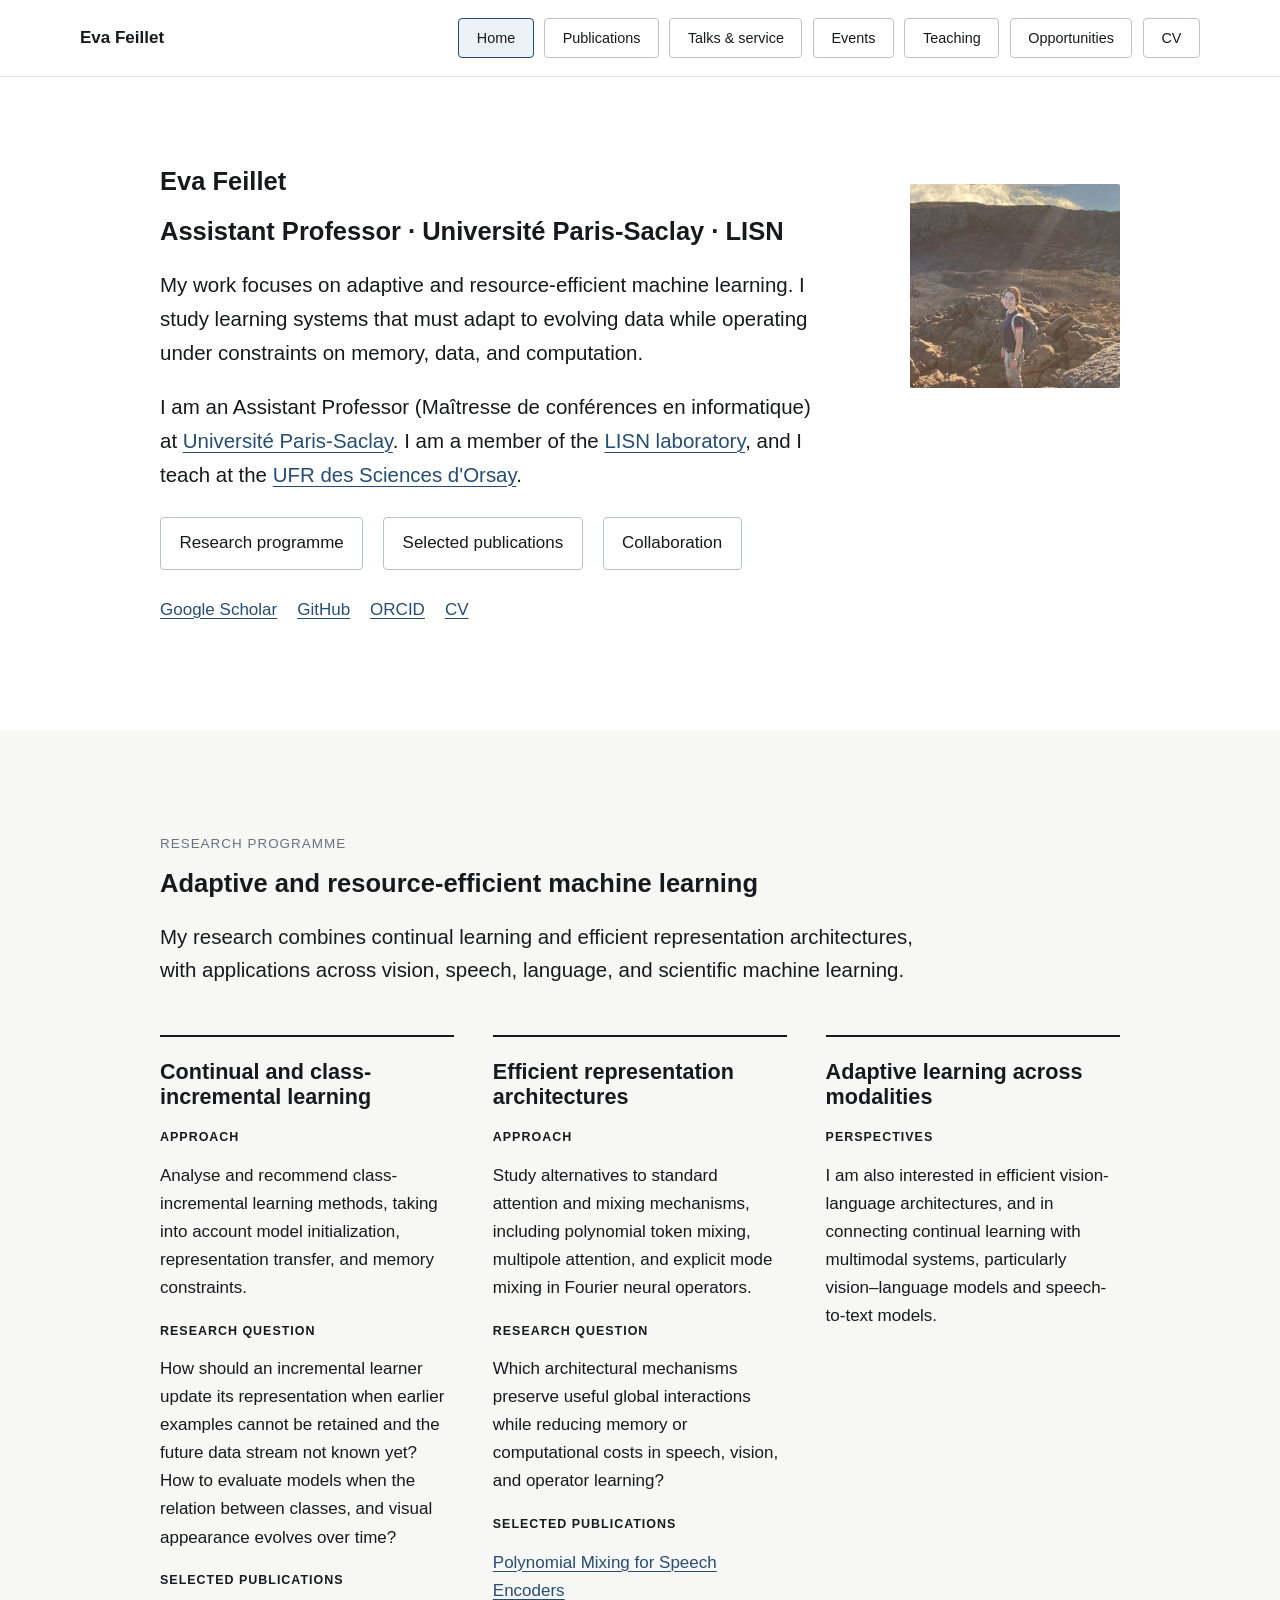
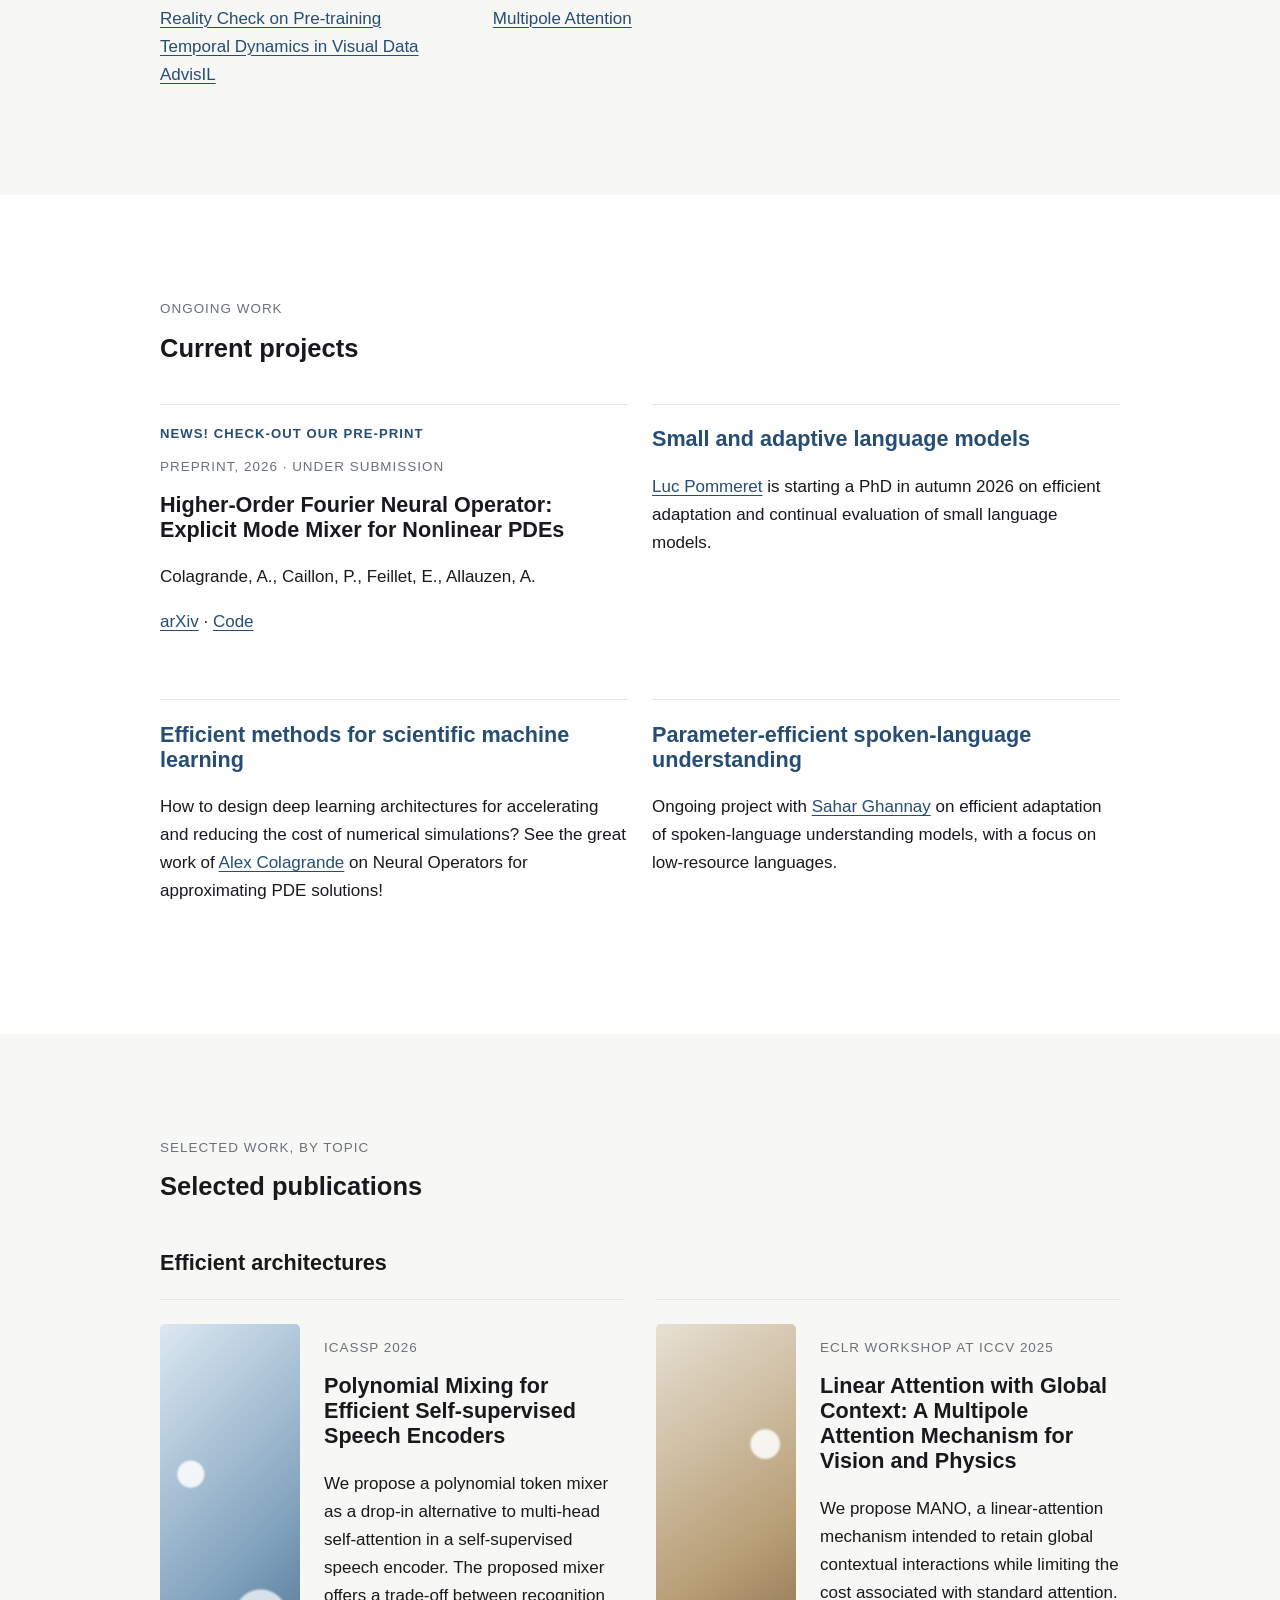
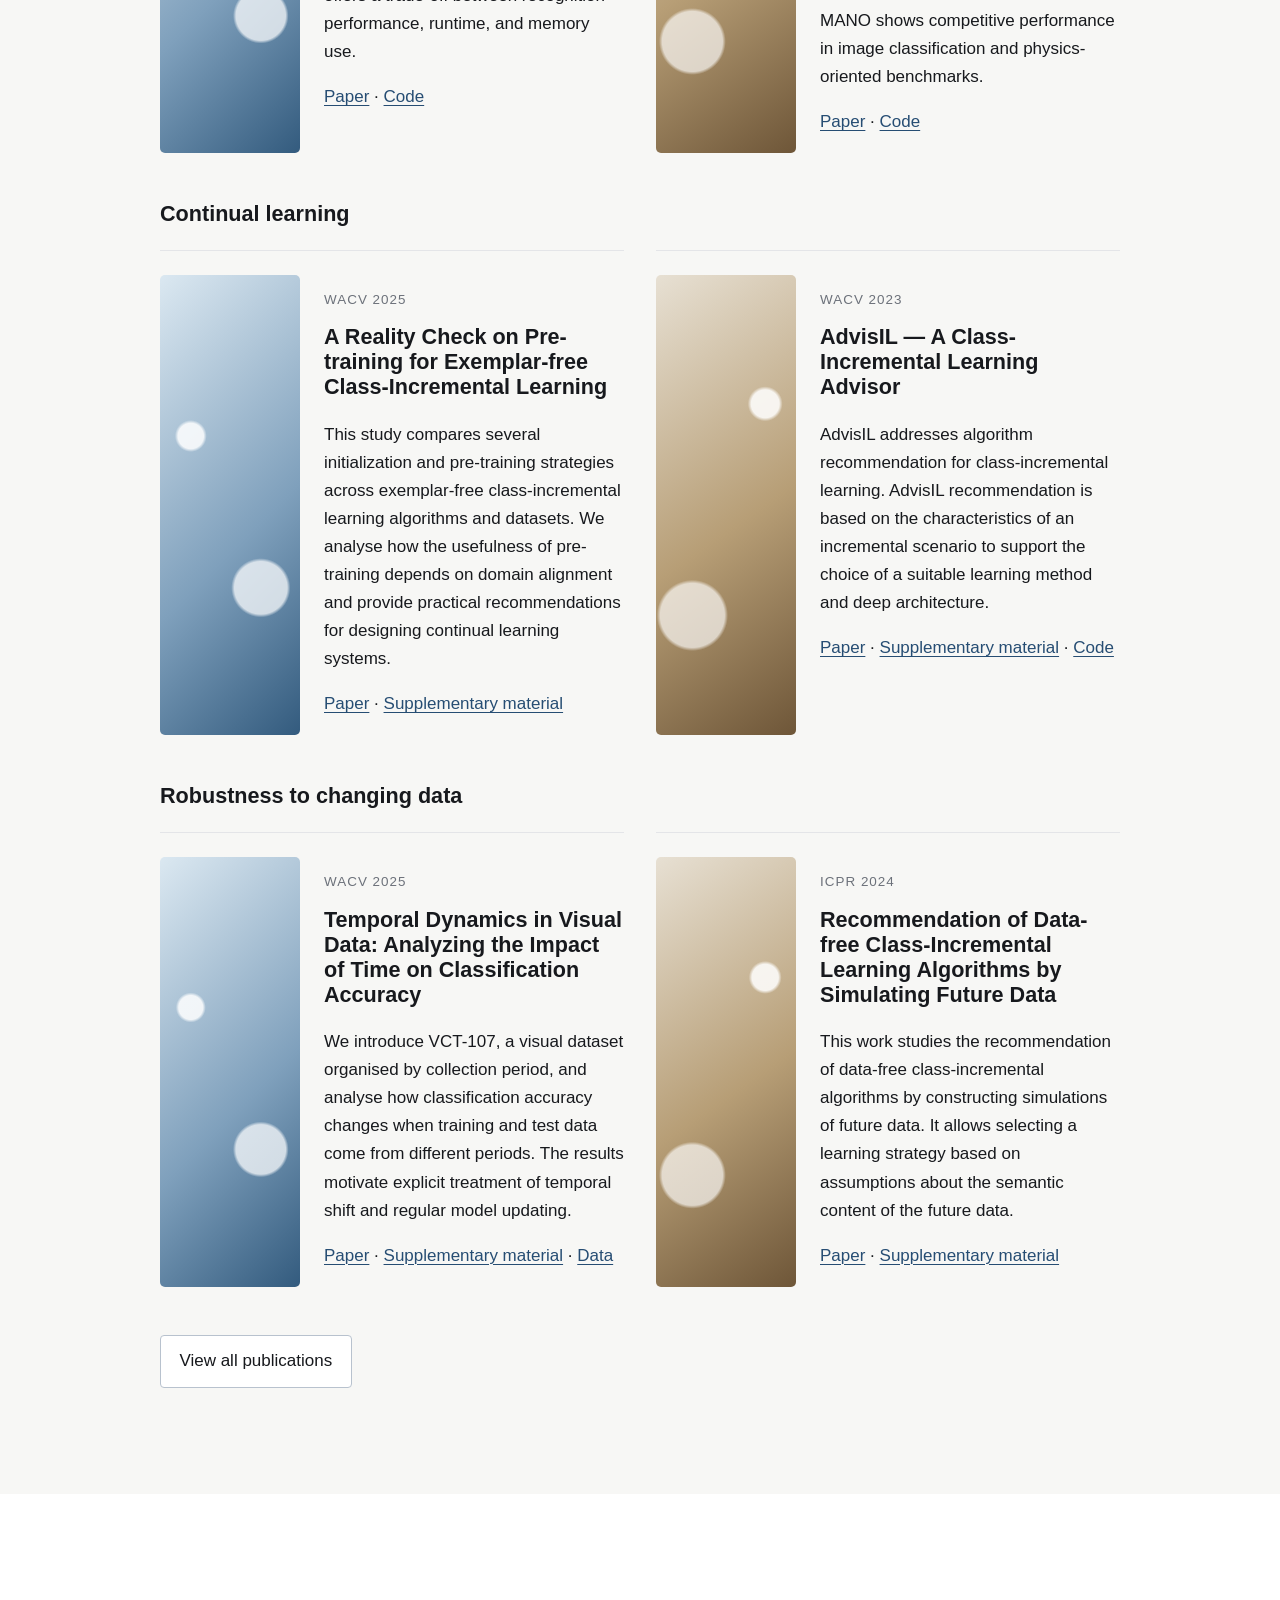
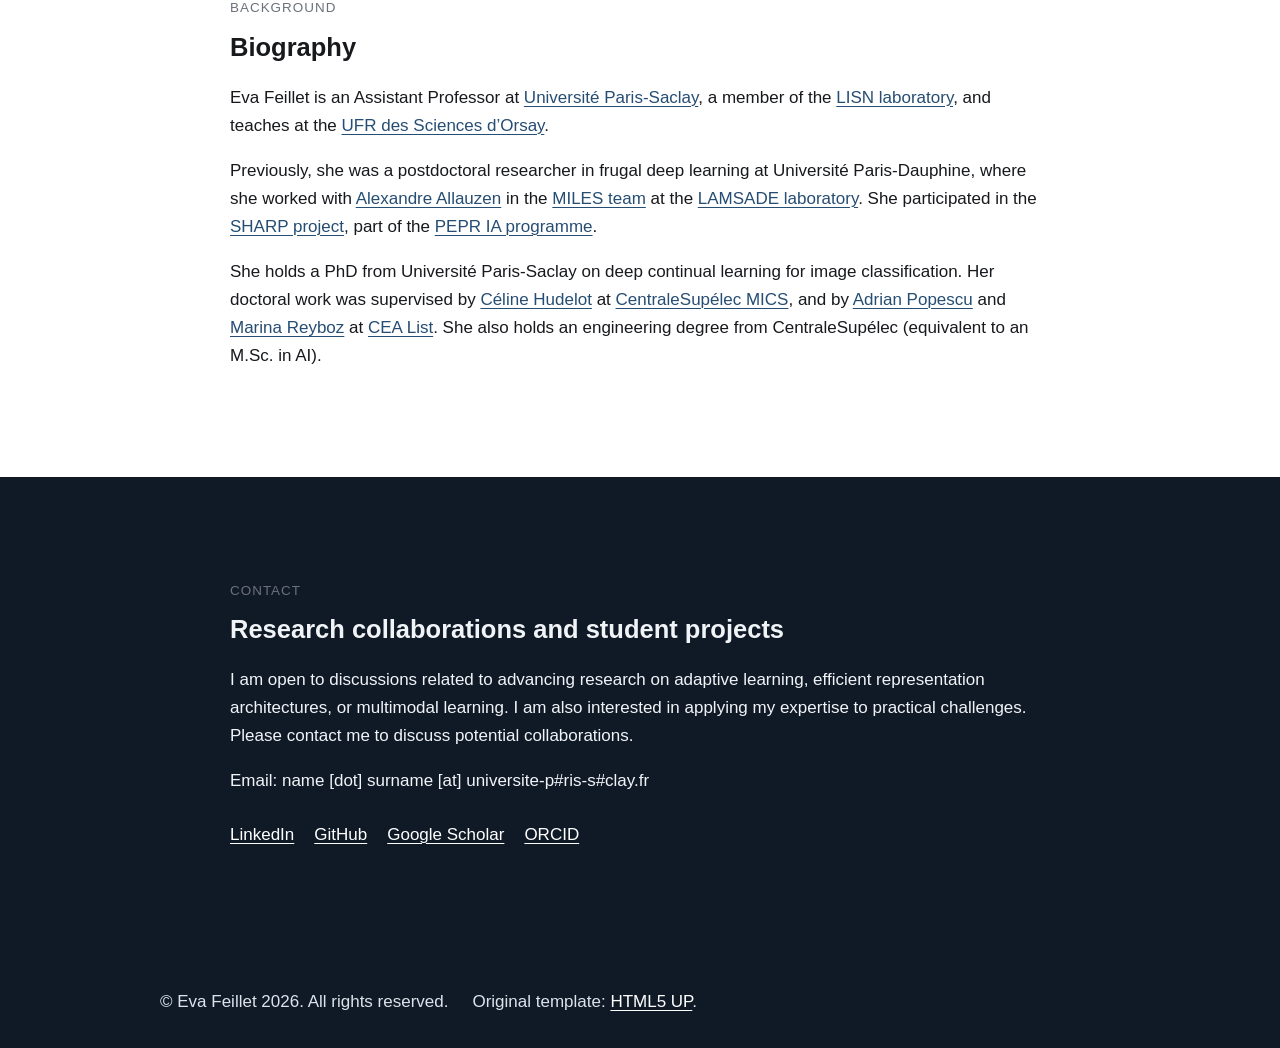
==== commit 34ba975a: "homepage invert title and topic" ====
--- a/index.html
+++ b/index.html
@@ -1,9 +1,10 @@
 <!DOCTYPE HTML>
 <html lang="en"><head><title>Eva Feillet — Adaptive and resource-efficient machine learning</title><meta charset="utf-8"/><meta content="width=device-width, initial-scale=1" name="viewport"/><meta content="Eva Feillet's research on continual learning, temporal distribution change, and efficient representation architectures." name="description"/><link href="site.css" rel="stylesheet"/></head><body><nav aria-label="Primary navigation" id="nav"><div class="nav-shell"><a class="site-name" href="index.html">Eva Feillet</a><ul><li><a aria-current="page" href="index.html">Home</a></li><li><a href="publications.html">Publications</a></li><li><a href="talks-service.html">Talks &amp; service</a></li><li><a href="events.html">Events</a></li><li><a href="teaching.html">Teaching</a></li><li><a href="opportunities.html">Opportunities</a></li><li><a href="cv.html">CV</a></li></ul></div></nav><main>
 <section class="section hero-section" id="top"><div class="page-container hero-layout">
-<div class="hero-text"><p class="eyebrow">Eva Feillet · Assistant Professor · Université Paris-Saclay · LISN</p><h1>Adaptive and resource-efficient machine learning</h1>
-<p class="lead">I study learning systems that must adapt to evolving data while operating under constraints on memory, data, and computation. My work connects continual learning, representation learning, computer vision, and deep learning architectures.</p>
-<p>I am an Assistant Professor (Maîtresse de conférences en informatique) at <a href="https://www.universite-paris-saclay.fr/">Université Paris-Saclay</a>, a member of the <a href="https://www.lisn.upsaclay.fr/">LISN laboratory</a>, and I teach at the <a href="https://www.sciences.universite-paris-saclay.fr/">UFR des Sciences d'Orsay</a>.</p>
+<div class="hero-text"><h1>Eva Feillet</h1>
+<h2>Assistant Professor · Université Paris-Saclay · LISN</h2>
+<p class="lead">My work focuses on adaptive and resource-efficient machine learning. I study learning systems that must adapt to evolving data while operating under constraints on memory, data, and computation.</p>
+<p class="lead">I am an Assistant Professor (Maîtresse de conférences en informatique) at <a href="https://www.universite-paris-saclay.fr/">Université Paris-Saclay</a>. I am a member of the <a href="https://www.lisn.upsaclay.fr/">LISN laboratory</a>, and I teach at the <a href="https://www.sciences.universite-paris-saclay.fr/">UFR des Sciences d'Orsay</a>.</p>
 <div class="button-row"><a class="button" href="#research">Research programme</a><a class="button" href="#selected-publications">Selected publications</a><a class="button" href="#contact">Collaboration</a></div>
 <p class="profile-links"><a href="https://scholar.google.com/citations?user=ocNUoF8AAAAJ&amp;hl=fr&amp;oi=ao">Google Scholar</a><a href="https://github.com/EvaJF">GitHub</a><a href="https://orcid.org/0009-0007-4820-1599">ORCID</a><a href="cv.html">CV</a></p></div>
 <div class="hero-portrait"><img alt="Eva Feillet" src="images/pp1.png"/></div></div></section>
--- a/site.css
+++ b/site.css
@@ -41,8 +41,6 @@
 .section-alt, .style2 { background: var(--wash); }
 
 h1, h2, h3, h4 { line-height: 1.16; margin-top: 0; }
-h1 { font-size: clamp(2.55rem, 5.8vw, 5.2rem); letter-spacing: -.045em; max-width: 900px; }
-h2 { font-size: clamp(2rem, 3.5vw, 3.25rem); letter-spacing: -.035em; }
 h3 { font-size: 1.35rem; }
 h4 { font-size: .78rem; letter-spacing: .08em; text-transform: uppercase; margin: 1.35rem 0 .35rem; }
 .lead, .section-lead { font-size: clamp(1.12rem, 1.6vw, 1.35rem); max-width: 780px; }
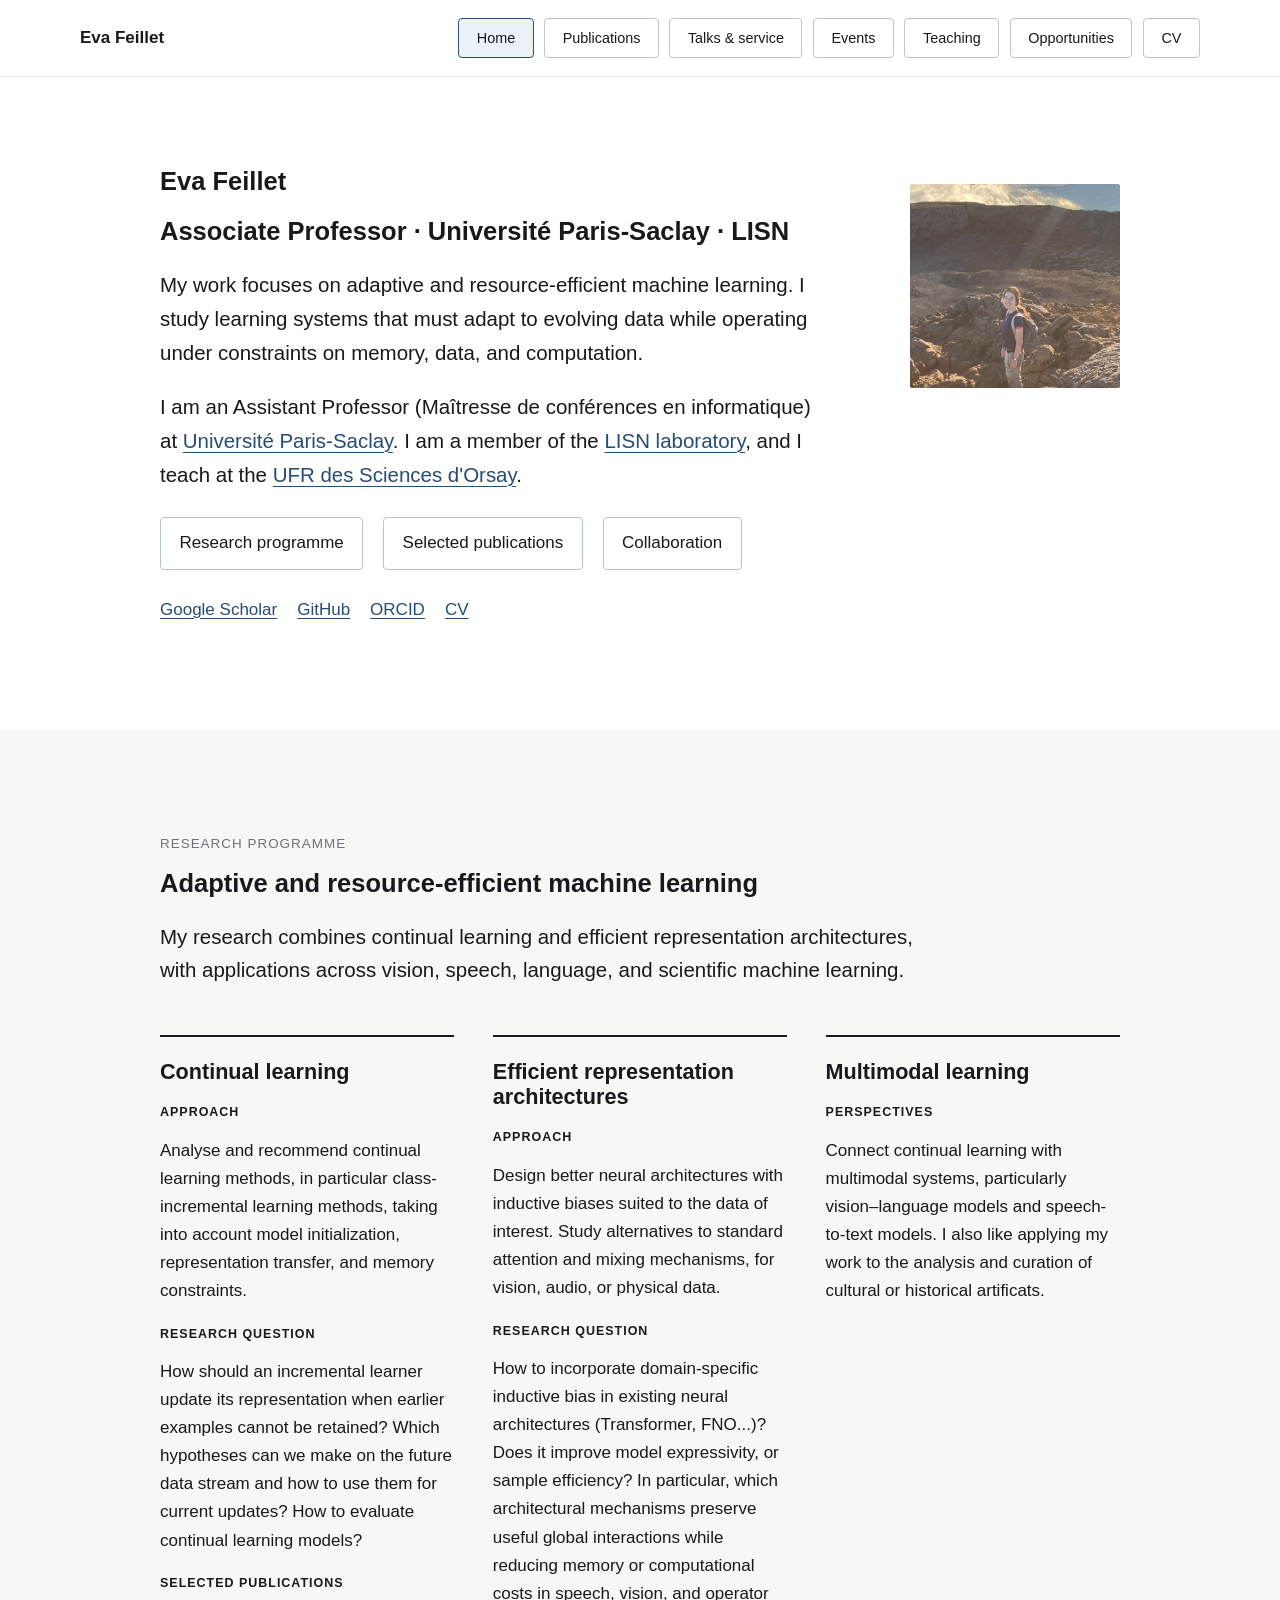
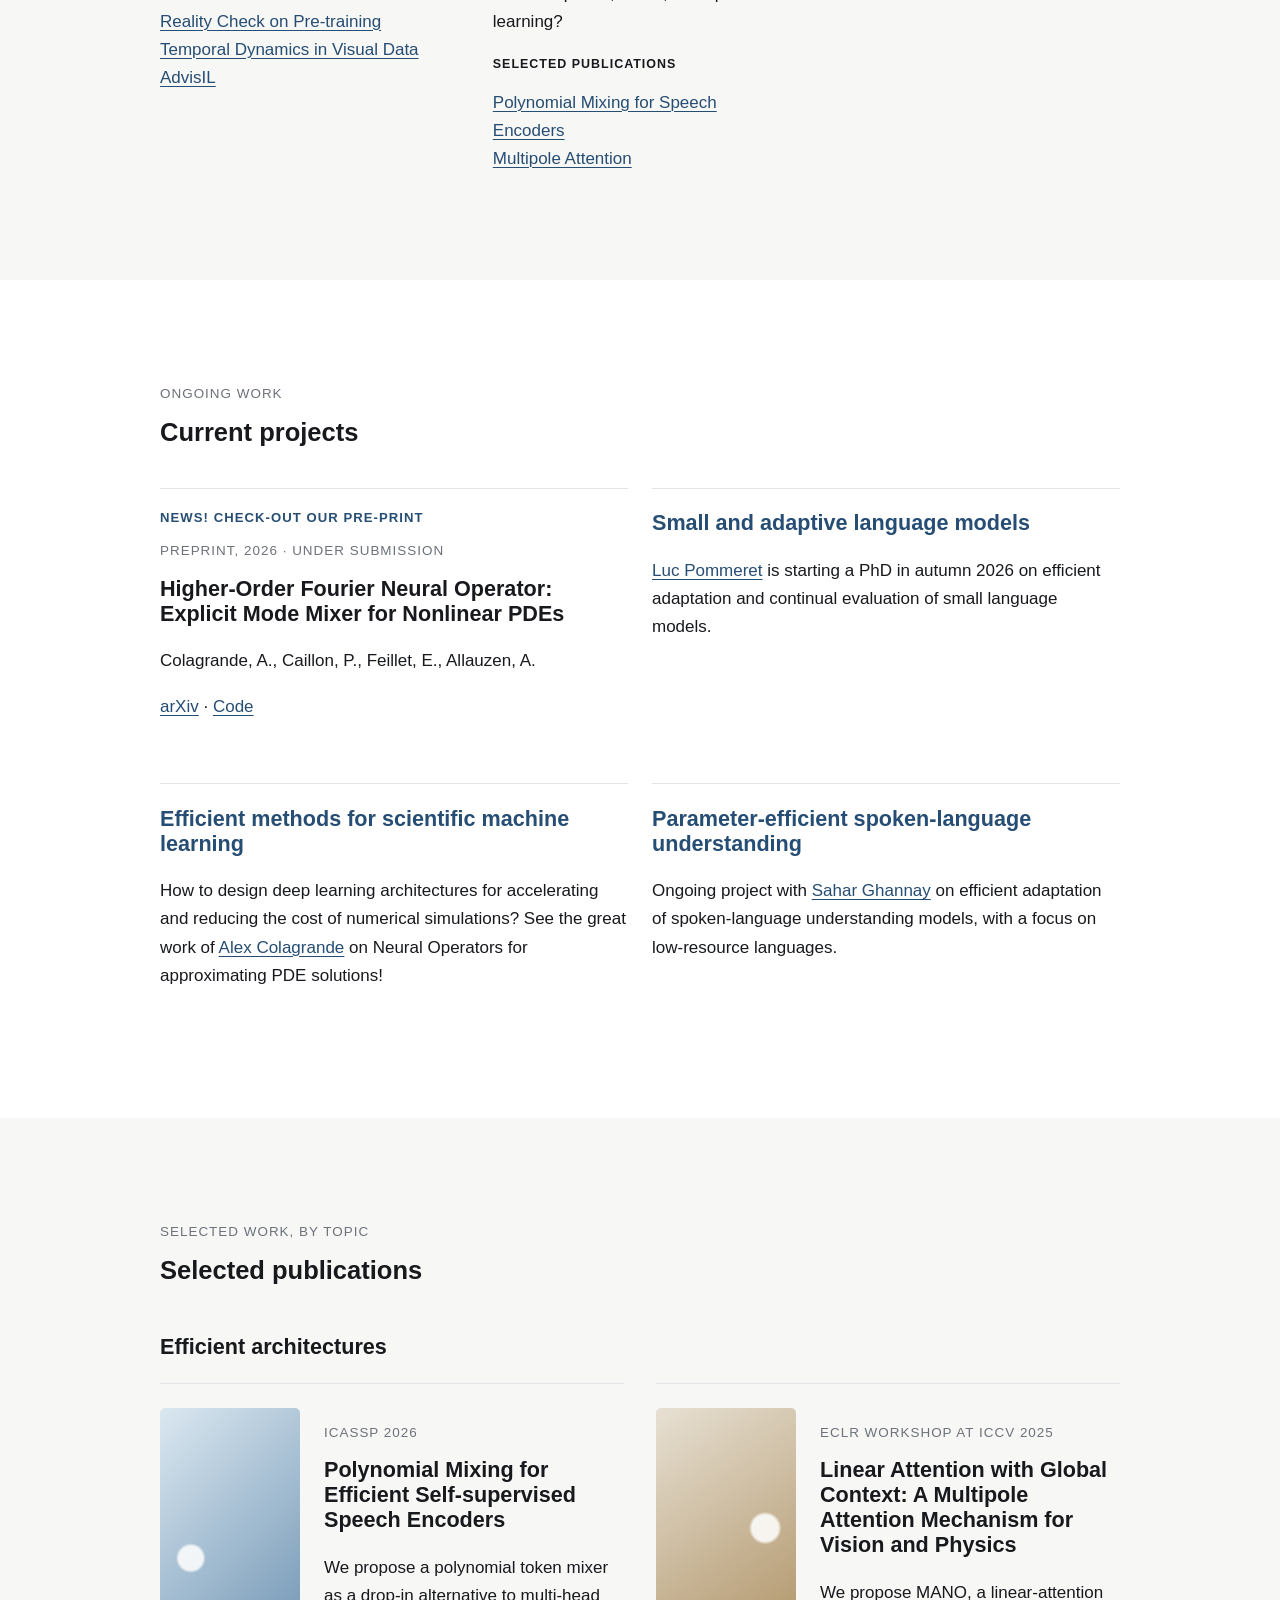
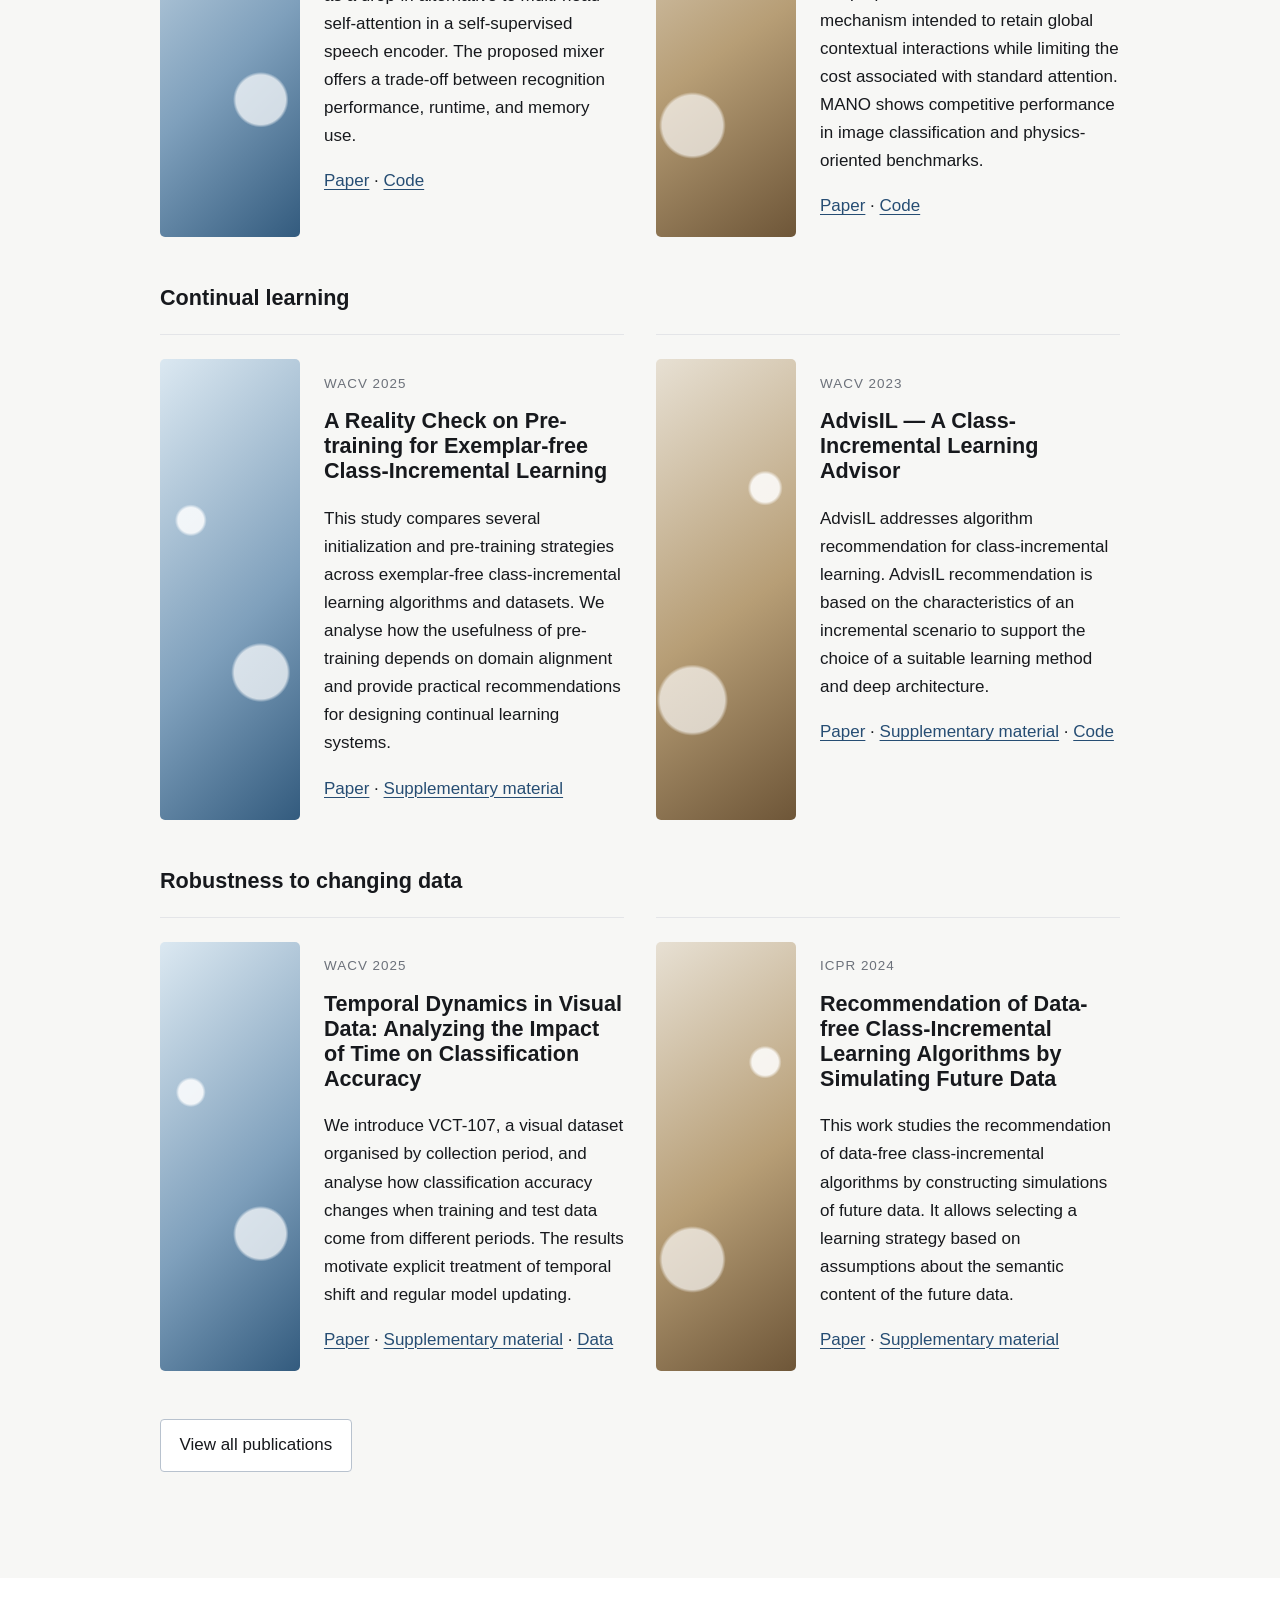
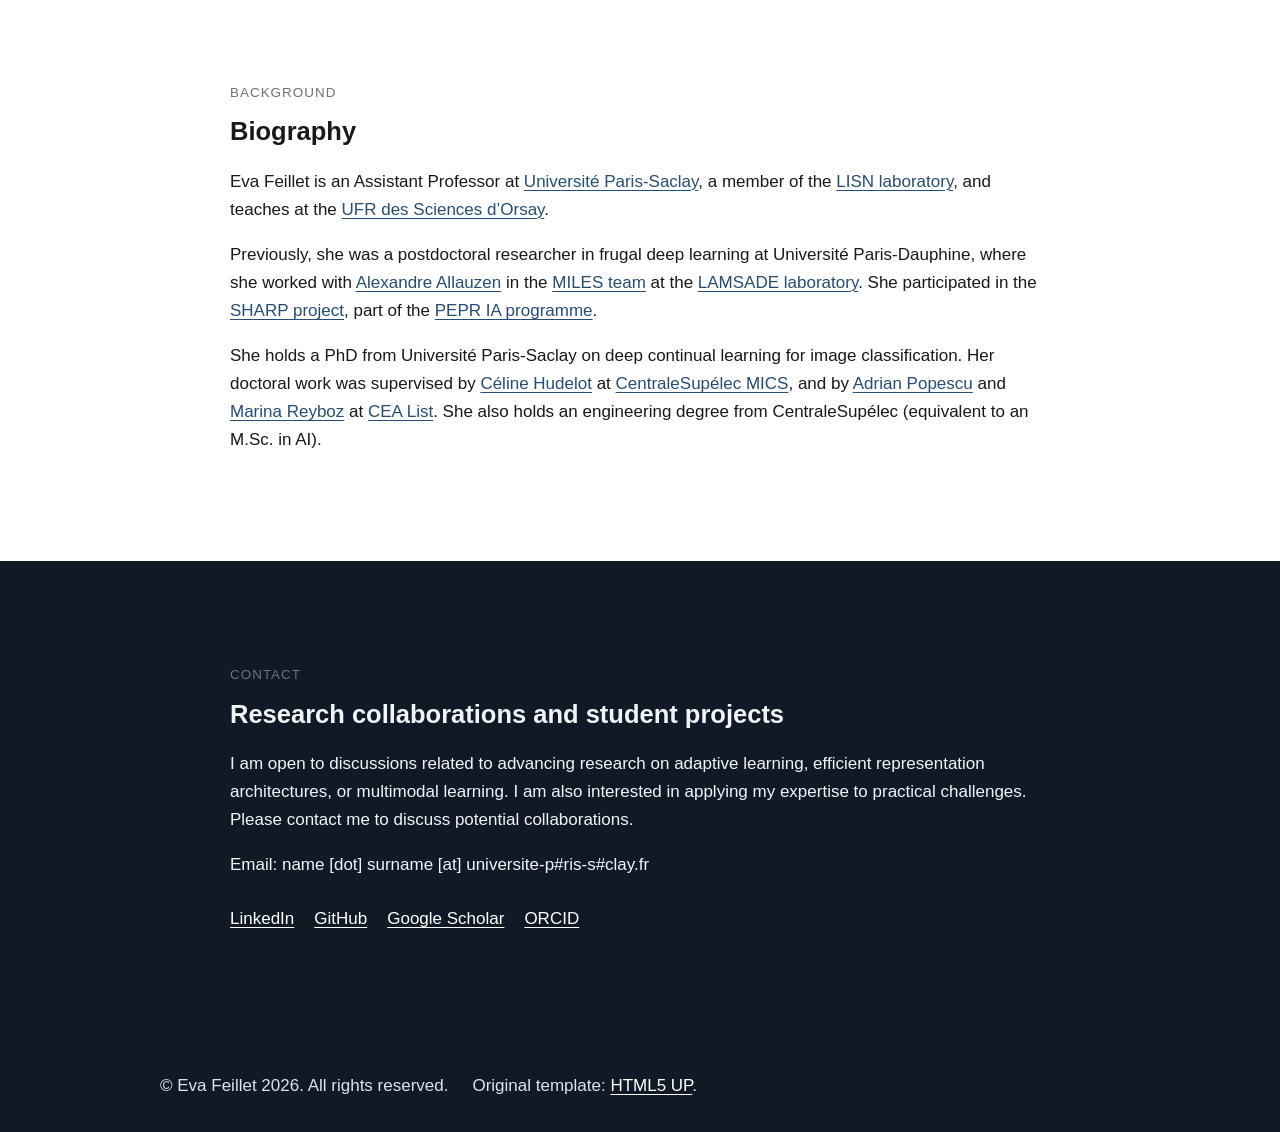
==== commit 7f557b9a: "cleaned homepage" ====
--- a/index.html
+++ b/index.html
@@ -2,7 +2,7 @@
 <html lang="en"><head><title>Eva Feillet — Adaptive and resource-efficient machine learning</title><meta charset="utf-8"/><meta content="width=device-width, initial-scale=1" name="viewport"/><meta content="Eva Feillet's research on continual learning, temporal distribution change, and efficient representation architectures." name="description"/><link href="site.css" rel="stylesheet"/></head><body><nav aria-label="Primary navigation" id="nav"><div class="nav-shell"><a class="site-name" href="index.html">Eva Feillet</a><ul><li><a aria-current="page" href="index.html">Home</a></li><li><a href="publications.html">Publications</a></li><li><a href="talks-service.html">Talks &amp; service</a></li><li><a href="events.html">Events</a></li><li><a href="teaching.html">Teaching</a></li><li><a href="opportunities.html">Opportunities</a></li><li><a href="cv.html">CV</a></li></ul></div></nav><main>
 <section class="section hero-section" id="top"><div class="page-container hero-layout">
 <div class="hero-text"><h1>Eva Feillet</h1>
-<h2>Assistant Professor · Université Paris-Saclay · LISN</h2>
+<h2>Associate Professor · Université Paris-Saclay · LISN</h2>
 <p class="lead">My work focuses on adaptive and resource-efficient machine learning. I study learning systems that must adapt to evolving data while operating under constraints on memory, data, and computation.</p>
 <p class="lead">I am an Assistant Professor (Maîtresse de conférences en informatique) at <a href="https://www.universite-paris-saclay.fr/">Université Paris-Saclay</a>. I am a member of the <a href="https://www.lisn.upsaclay.fr/">LISN laboratory</a>, and I teach at the <a href="https://www.sciences.universite-paris-saclay.fr/">UFR des Sciences d'Orsay</a>.</p>
 <div class="button-row"><a class="button" href="#research">Research programme</a><a class="button" href="#selected-publications">Selected publications</a><a class="button" href="#contact">Collaboration</a></div>
@@ -10,9 +10,9 @@
 <div class="hero-portrait"><img alt="Eva Feillet" src="images/pp1.png"/></div></div></section>
 <section class="section section-alt" id="research"><div class="page-container"><p class="eyebrow">Research programme</p><h2>Adaptive and resource-efficient machine learning</h2><p class="section-lead">My research combines continual learning and efficient representation architectures, with applications across vision, speech, language, and scientific machine learning.</p>
 <div class="research-directions">
-<article class="research-direction"><h3>Continual and class-incremental learning</h3><h4>Approach</h4><p>Analyse and recommend class-incremental learning methods, taking into account model initialization, representation transfer, and memory constraints.</p><h4>Research question</h4><p>How should an incremental learner update its representation when earlier examples cannot be retained and the future data stream not known yet? How to evaluate models when the relation between classes, and visual appearance evolves over time?</p><h4>Selected publications</h4><p><a href="https://openaccess.thecvf.com/content/WACV2025/papers/Feillet_A_Reality_Check_on_Pre-training_for_Exemplar-free_Class-Incremental_Learning_WACV_2025_paper.pdf">Reality Check on Pre-training</a><br/><a href="https://openaccess.thecvf.com/content/WACV2025/papers/Pegeot_Temporal_Dynamics_in_Visual_Data_Analyzing_the_Impact_of_Time_WACV_2025_paper.pdf">Temporal Dynamics in Visual Data</a><br/><a href="https://openaccess.thecvf.com/content/WACV2023/papers/Feillet_AdvisIL_-_A_Class-Incremental_Learning_Advisor_WACV_2023_paper.pdf">AdvisIL</a></p></article>
-<article class="research-direction"><h3>Efficient representation architectures</h3><h4>Approach</h4><p>Study alternatives to standard attention and mixing mechanisms, including polynomial token mixing, multipole attention, and explicit mode mixing in Fourier neural operators.</p><h4>Research question</h4><p>Which architectural mechanisms preserve useful global interactions while reducing memory or computational costs in speech, vision, and operator learning?</p><h4>Selected publications</h4><p><a href="https://arxiv.org/pdf/2603.00683">Polynomial Mixing for Speech Encoders</a><br/><a href="https://openaccess.thecvf.com/content/ICCV2025W/ECLR/papers/Colagrande_Linear_Attention_with_Global_Context_A_Multipole_Attention_Mechanism_for_ICCVW_2025_paper.pdf">Multipole Attention</a></p></article>
-<article class="research-direction"><h3>Adaptive learning across modalities</h3><h4>Perspectives</h4><p>I am also interested in efficient vision-language architectures, and in connecting continual learning with multimodal systems, particularly vision–language models and speech-to-text models.</p></article>
+<article class="research-direction"><h3>Continual learning</h3><h4>Approach</h4><p>Analyse and recommend continual learning methods, in particular class-incremental learning methods, taking into account model initialization, representation transfer, and memory constraints.</p><h4>Research question</h4><p>How should an incremental learner update its representation when earlier examples cannot be retained? Which hypotheses can we make on the future data stream and how to use them for current updates? How to evaluate continual learning models?</p><h4>Selected publications</h4><p><a href="https://openaccess.thecvf.com/content/WACV2025/papers/Feillet_A_Reality_Check_on_Pre-training_for_Exemplar-free_Class-Incremental_Learning_WACV_2025_paper.pdf">Reality Check on Pre-training</a><br/><a href="https://openaccess.thecvf.com/content/WACV2025/papers/Pegeot_Temporal_Dynamics_in_Visual_Data_Analyzing_the_Impact_of_Time_WACV_2025_paper.pdf">Temporal Dynamics in Visual Data</a><br/><a href="https://openaccess.thecvf.com/content/WACV2023/papers/Feillet_AdvisIL_-_A_Class-Incremental_Learning_Advisor_WACV_2023_paper.pdf">AdvisIL</a></p></article>
+<article class="research-direction"><h3>Efficient representation architectures</h3><h4>Approach</h4><p>Design better neural architectures with inductive biases suited to the data of interest. Study alternatives to standard attention and mixing mechanisms, for vision, audio, or physical data.</p><h4>Research question</h4><p>How to incorporate domain-specific inductive bias in existing neural architectures (Transformer, FNO...)? Does it improve model expressivity, or sample efficiency? In particular, which architectural mechanisms preserve useful global interactions while reducing memory or computational costs in speech, vision, and operator learning?</p><h4>Selected publications</h4><p><a href="https://arxiv.org/pdf/2603.00683">Polynomial Mixing for Speech Encoders</a><br/><a href="https://openaccess.thecvf.com/content/ICCV2025W/ECLR/papers/Colagrande_Linear_Attention_with_Global_Context_A_Multipole_Attention_Mechanism_for_ICCVW_2025_paper.pdf">Multipole Attention</a></p></article>
+<article class="research-direction"><h3>Multimodal learning</h3><h4>Perspectives</h4><p>Connect continual learning with multimodal systems, particularly vision–language models and speech-to-text models. I also like applying my work to the analysis and curation of cultural or historical artificats.</p></article>
 </div></div></section>
 <section class="section" id="projects"><div class="page-container"><p class="eyebrow">Ongoing work</p><h2>Current projects</h2><div class="project-grid">
 <article class="project-card"><h3>News! Check-out our pre-print</h3><p class="meta">Preprint, 2026 · Under submission</p><h3>Higher-Order Fourier Neural Operator: Explicit Mode Mixer for Nonlinear PDEs</h3><p>Colagrande, A., Caillon, P., Feillet, E., Allauzen, A.</p><p><a href="https://arxiv.org/abs/2606.28122">arXiv</a> · <a href="https://github.com/AlexColagrande/HO-FNO">Code</a></p></article>
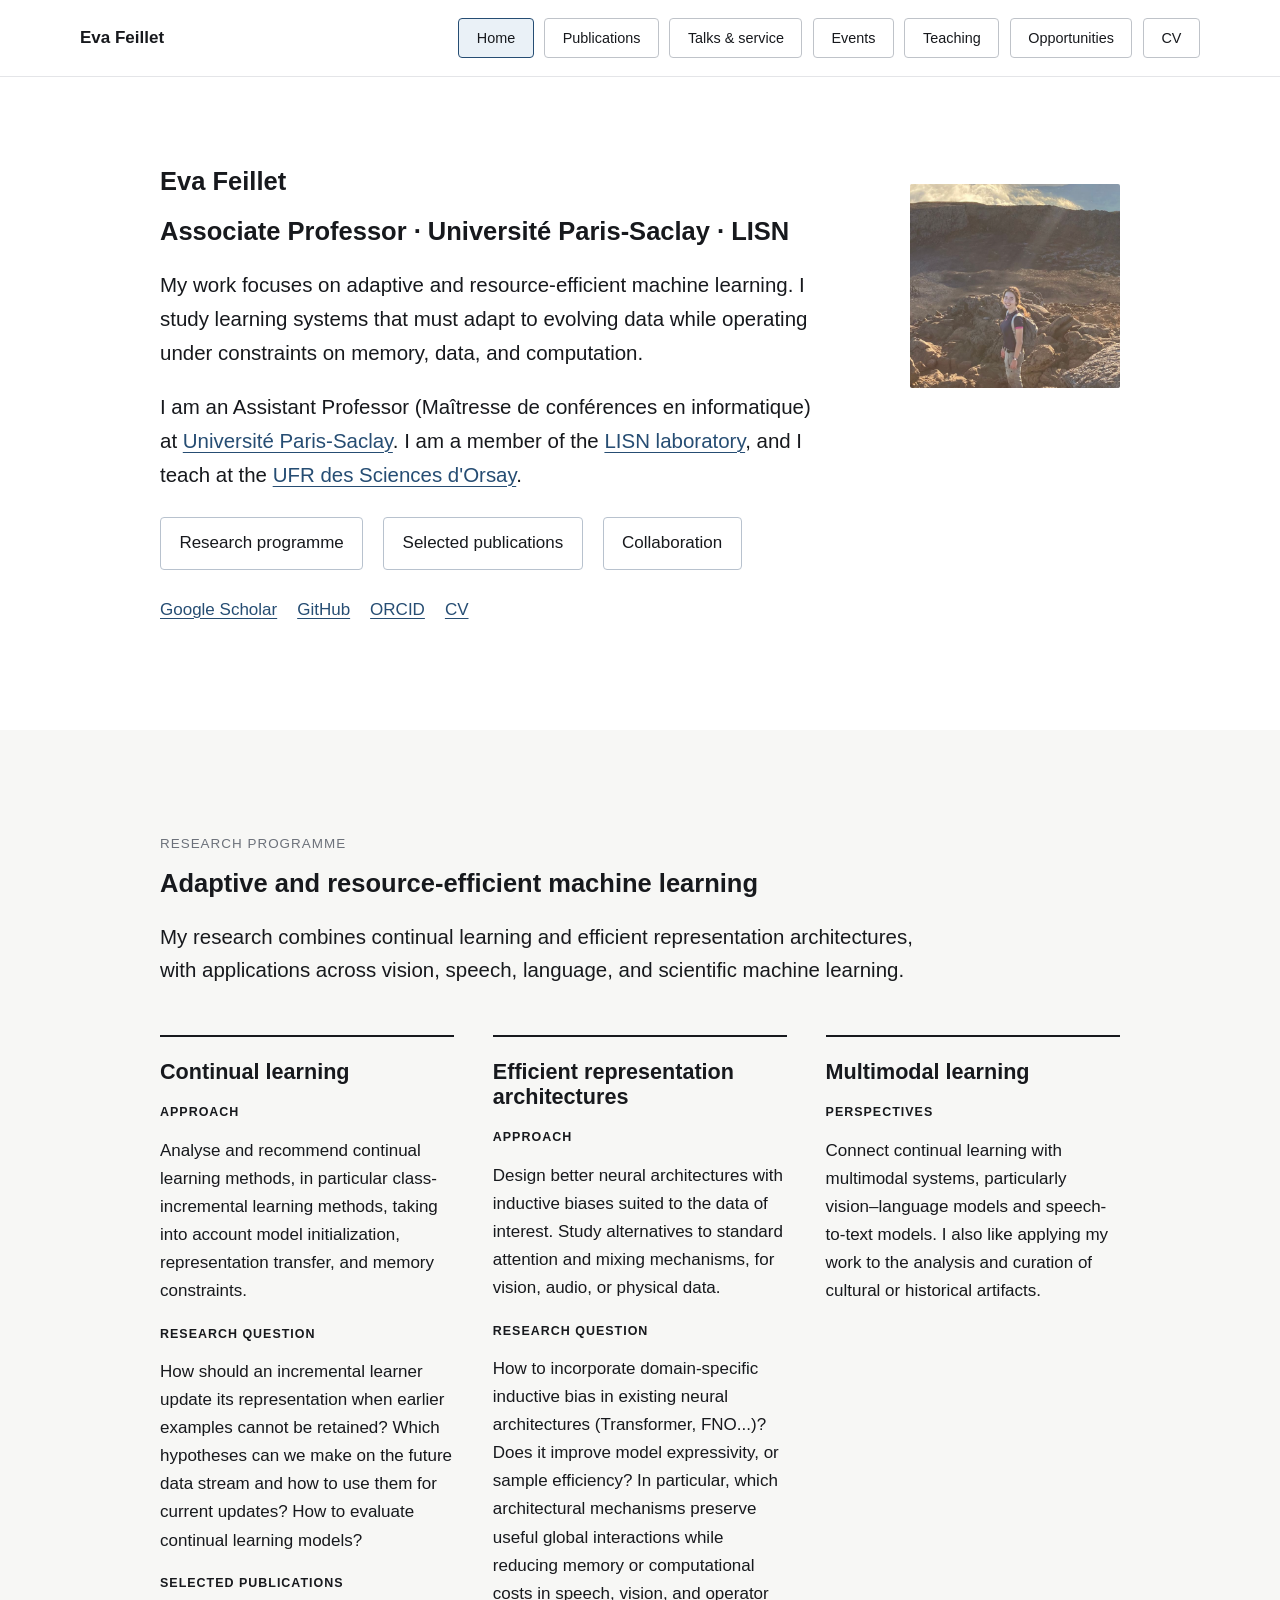
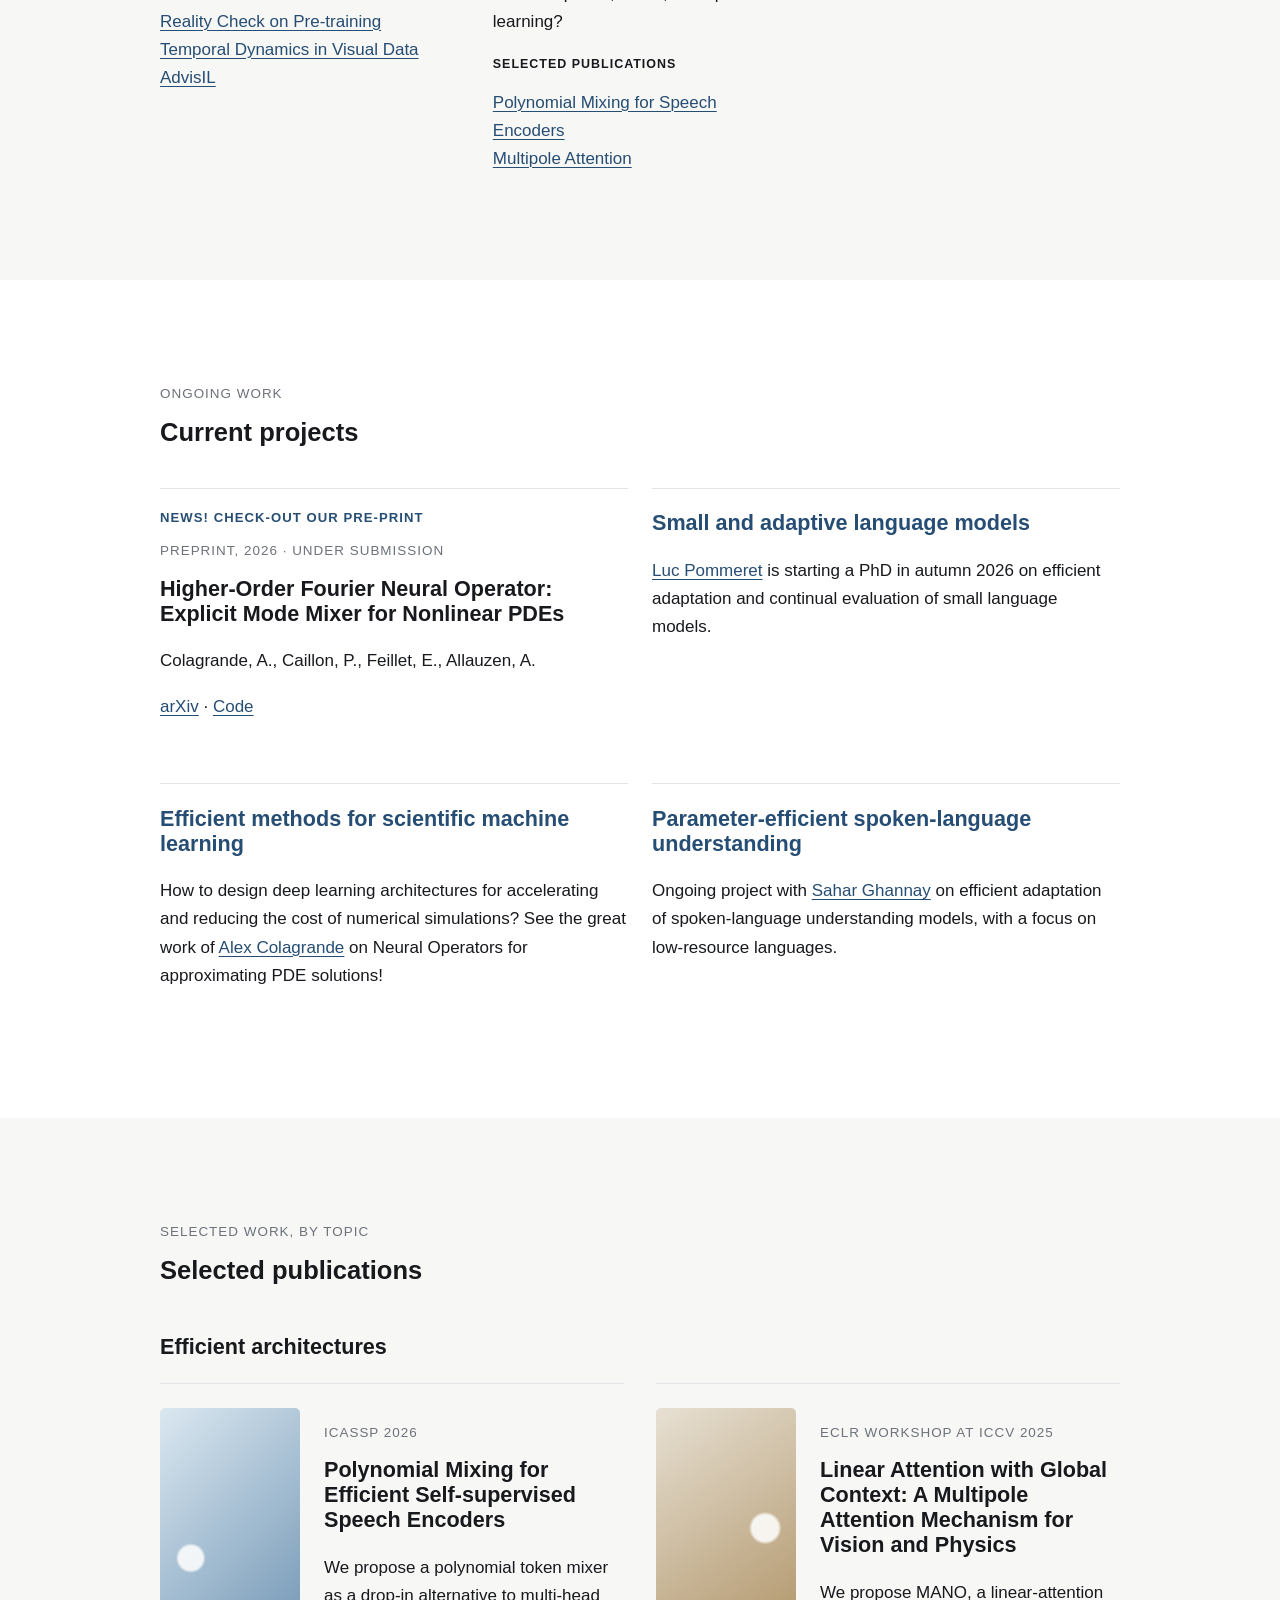
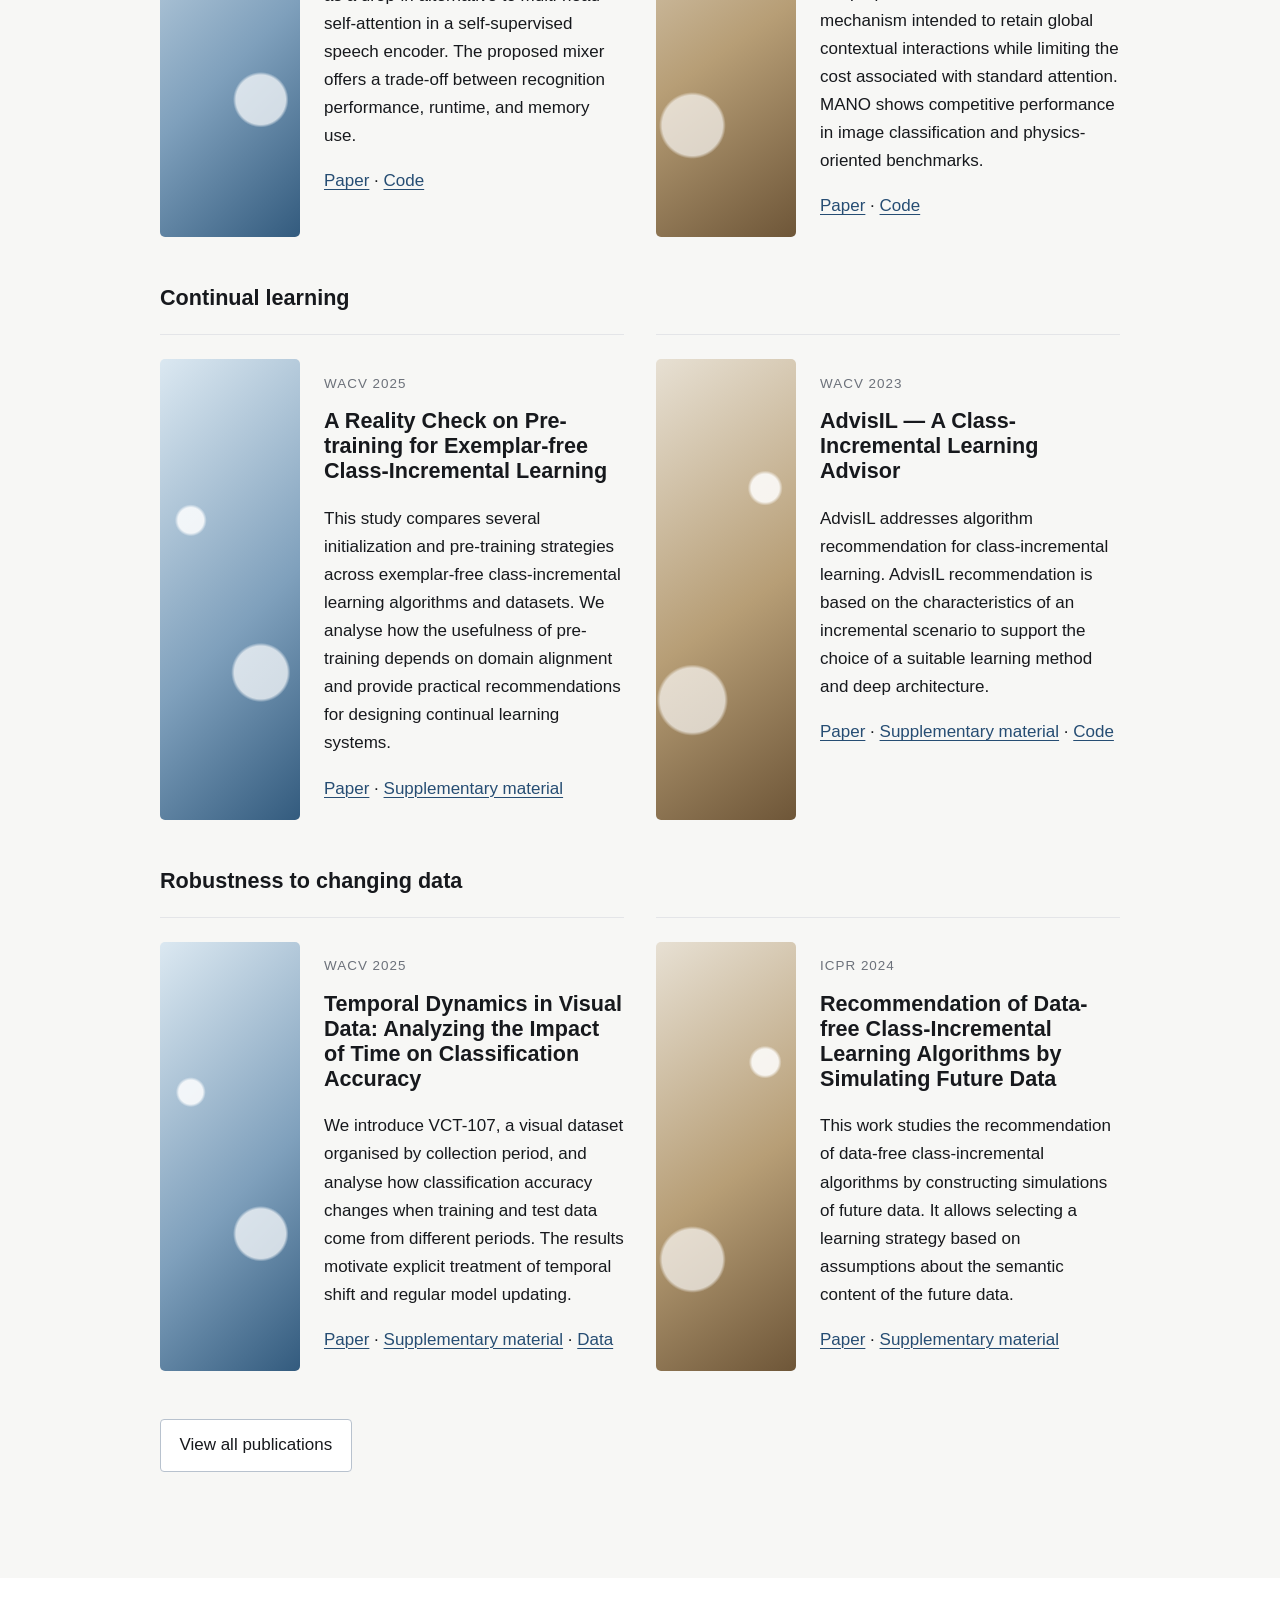
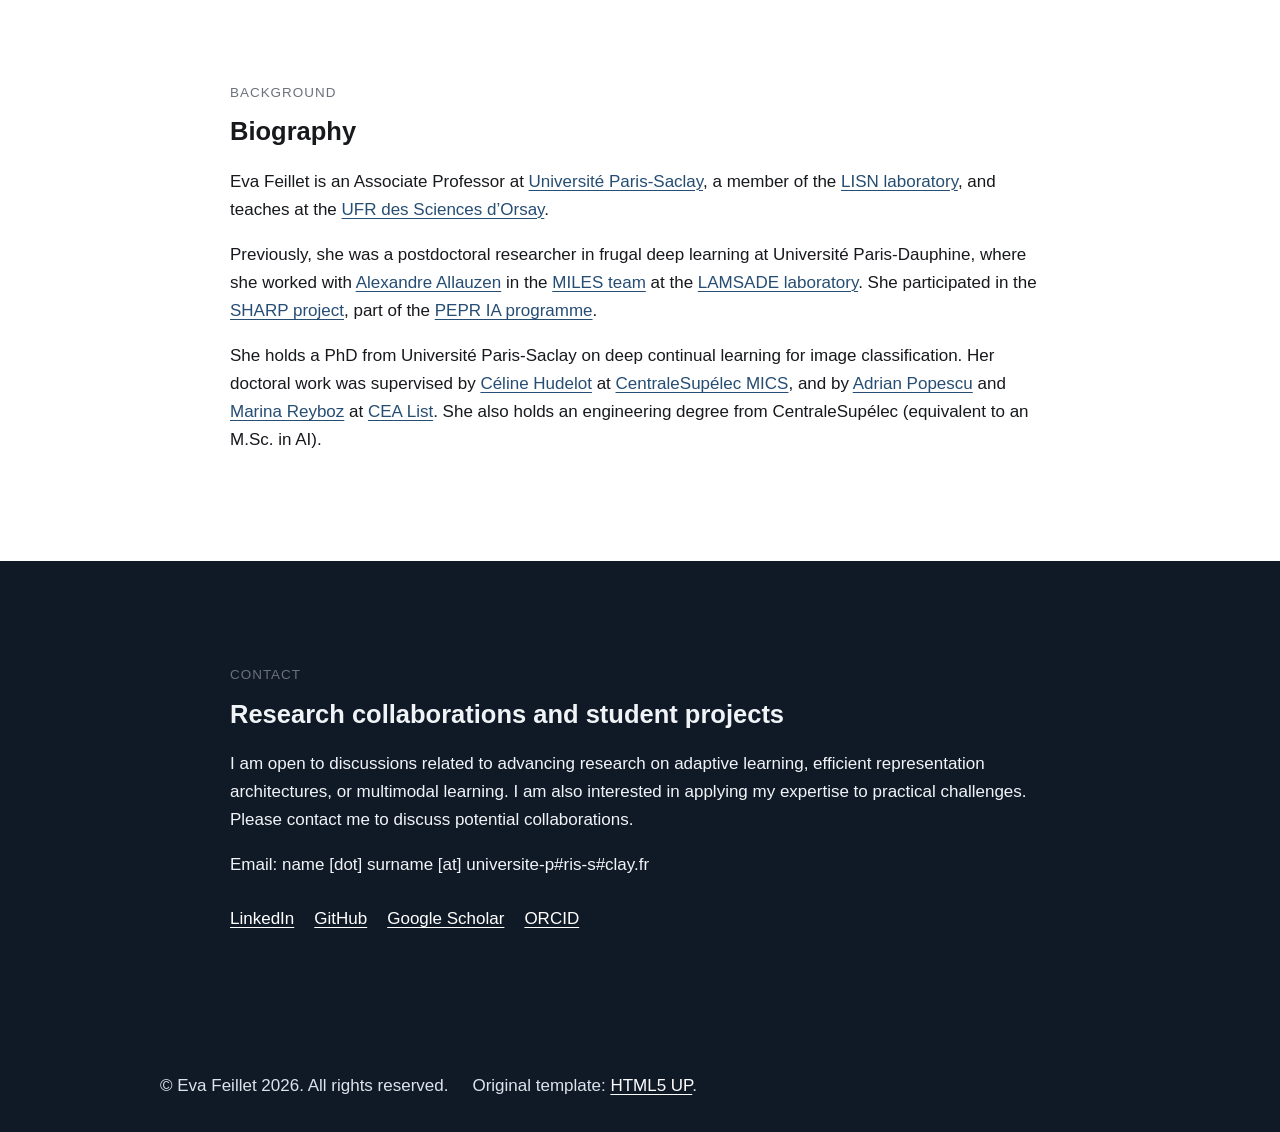
==== commit d48207b4: "title fix" ====
--- a/index.html
+++ b/index.html
@@ -12,7 +12,7 @@
 <div class="research-directions">
 <article class="research-direction"><h3>Continual learning</h3><h4>Approach</h4><p>Analyse and recommend continual learning methods, in particular class-incremental learning methods, taking into account model initialization, representation transfer, and memory constraints.</p><h4>Research question</h4><p>How should an incremental learner update its representation when earlier examples cannot be retained? Which hypotheses can we make on the future data stream and how to use them for current updates? How to evaluate continual learning models?</p><h4>Selected publications</h4><p><a href="https://openaccess.thecvf.com/content/WACV2025/papers/Feillet_A_Reality_Check_on_Pre-training_for_Exemplar-free_Class-Incremental_Learning_WACV_2025_paper.pdf">Reality Check on Pre-training</a><br/><a href="https://openaccess.thecvf.com/content/WACV2025/papers/Pegeot_Temporal_Dynamics_in_Visual_Data_Analyzing_the_Impact_of_Time_WACV_2025_paper.pdf">Temporal Dynamics in Visual Data</a><br/><a href="https://openaccess.thecvf.com/content/WACV2023/papers/Feillet_AdvisIL_-_A_Class-Incremental_Learning_Advisor_WACV_2023_paper.pdf">AdvisIL</a></p></article>
 <article class="research-direction"><h3>Efficient representation architectures</h3><h4>Approach</h4><p>Design better neural architectures with inductive biases suited to the data of interest. Study alternatives to standard attention and mixing mechanisms, for vision, audio, or physical data.</p><h4>Research question</h4><p>How to incorporate domain-specific inductive bias in existing neural architectures (Transformer, FNO...)? Does it improve model expressivity, or sample efficiency? In particular, which architectural mechanisms preserve useful global interactions while reducing memory or computational costs in speech, vision, and operator learning?</p><h4>Selected publications</h4><p><a href="https://arxiv.org/pdf/2603.00683">Polynomial Mixing for Speech Encoders</a><br/><a href="https://openaccess.thecvf.com/content/ICCV2025W/ECLR/papers/Colagrande_Linear_Attention_with_Global_Context_A_Multipole_Attention_Mechanism_for_ICCVW_2025_paper.pdf">Multipole Attention</a></p></article>
-<article class="research-direction"><h3>Multimodal learning</h3><h4>Perspectives</h4><p>Connect continual learning with multimodal systems, particularly vision–language models and speech-to-text models. I also like applying my work to the analysis and curation of cultural or historical artificats.</p></article>
+<article class="research-direction"><h3>Multimodal learning</h3><h4>Perspectives</h4><p>Connect continual learning with multimodal systems, particularly vision–language models and speech-to-text models. I also like applying my work to the analysis and curation of cultural or historical artifacts.</p></article>
 </div></div></section>
 <section class="section" id="projects"><div class="page-container"><p class="eyebrow">Ongoing work</p><h2>Current projects</h2><div class="project-grid">
 <article class="project-card"><h3>News! Check-out our pre-print</h3><p class="meta">Preprint, 2026 · Under submission</p><h3>Higher-Order Fourier Neural Operator: Explicit Mode Mixer for Nonlinear PDEs</h3><p>Colagrande, A., Caillon, P., Feillet, E., Allauzen, A.</p><p><a href="https://arxiv.org/abs/2606.28122">arXiv</a> · <a href="https://github.com/AlexColagrande/HO-FNO">Code</a></p></article>
@@ -28,6 +28,6 @@
 <h3 class="topic-title">Robustness to changing data</h3><div class="publication-grid"><article class="publication-card"><div class="illustration-placeholder"></div><div><p class="meta">WACV 2025</p><h3>Temporal Dynamics in Visual Data: Analyzing the Impact of Time on Classification Accuracy</h3><p>We introduce VCT-107, a visual dataset organised by collection period, and analyse how classification accuracy changes when training and test data come from different periods. The results motivate explicit treatment of temporal shift and regular model updating.</p><p><a href="https://openaccess.thecvf.com/content/WACV2025/papers/Pegeot_Temporal_Dynamics_in_Visual_Data_Analyzing_the_Impact_of_Time_WACV_2025_paper.pdf">Paper</a> · <a href="https://openaccess.thecvf.com/content/WACV2025/supplemental/Pegeot_Temporal_Dynamics_in_WACV_2025_supplemental.pdf">Supplementary material</a> · <a href="https://github.com/pt0m/VCT-107">Data</a></p></div></article>
 <article class="publication-card"><div class="illustration-placeholder"></div><div><p class="meta">ICPR 2024</p><h3>Recommendation of Data-free Class-Incremental Learning Algorithms by Simulating Future Data</h3><p>This work studies the recommendation of data-free class-incremental algorithms by constructing simulations of future data. It allows selecting a learning strategy based on assumptions about the semantic content of the future data.</p><p><a href="https://doi.org/10.1007/978-3-031-78395-1_21">Paper</a> · <a href="https://static-content.springer.com/esm/chp%3A10.1007%2F978-3-031-78395-1_21/MediaObjects/645292_1_En_21_MOESM1_ESM.pdf">Supplementary material</a></p></div></article></div>
 <p><a class="button" href="publications.html">View all publications</a></p></div></section>
-<section class="section" id="bio"><div class="page-container prose"><p class="eyebrow">Background</p><h2>Biography</h2><p>Eva Feillet is an Assistant Professor at <a href="https://www.universite-paris-saclay.fr/">Université Paris-Saclay</a>, a member of the <a href="https://www.lisn.upsaclay.fr/">LISN laboratory</a>, and teaches at the <a href="https://www.sciences.universite-paris-saclay.fr/">UFR des Sciences d’Orsay</a>.</p><p>Previously, she was a postdoctoral researcher in frugal deep learning at Université Paris-Dauphine, where she worked with <a href="https://allauzen.github.io/">Alexandre Allauzen</a> in the <a href="https://www.lamsade.dauphine.fr/wp/miles/">MILES team</a> at the <a href="https://www.lamsade.dauphine.fr/en.html">LAMSADE laboratory</a>. She participated in the <a href="https://project.inria.fr/sharp/">SHARP project</a>, part of the <a href="https://www.pepr-ia.fr/projet/sharp/">PEPR IA programme</a>.</p><p>She holds a PhD from Université Paris-Saclay on deep continual learning for image classification. Her doctoral work was supervised by <a href="https://scholar.google.fr/citations?user=gFlAh6MAAAAJ&amp;hl=fr">Céline Hudelot</a> at <a href="http://www.mics.centralesupelec.fr/">CentraleSupélec MICS</a>, and by <a href="https://scholar.google.com/citations?user=fjsa2GYAAAAJ&amp;hl=ro">Adrian Popescu</a> and <a href="https://dblp.org/pid/98/5284.html">Marina Reyboz</a> at <a href="https://list.cea.fr/en/">CEA List</a>. She also holds an engineering degree from CentraleSupélec (equivalent to an M.Sc. in AI).</p></div></section>
+<section class="section" id="bio"><div class="page-container prose"><p class="eyebrow">Background</p><h2>Biography</h2><p>Eva Feillet is an Associate Professor at <a href="https://www.universite-paris-saclay.fr/">Université Paris-Saclay</a>, a member of the <a href="https://www.lisn.upsaclay.fr/">LISN laboratory</a>, and teaches at the <a href="https://www.sciences.universite-paris-saclay.fr/">UFR des Sciences d’Orsay</a>.</p><p>Previously, she was a postdoctoral researcher in frugal deep learning at Université Paris-Dauphine, where she worked with <a href="https://allauzen.github.io/">Alexandre Allauzen</a> in the <a href="https://www.lamsade.dauphine.fr/wp/miles/">MILES team</a> at the <a href="https://www.lamsade.dauphine.fr/en.html">LAMSADE laboratory</a>. She participated in the <a href="https://project.inria.fr/sharp/">SHARP project</a>, part of the <a href="https://www.pepr-ia.fr/projet/sharp/">PEPR IA programme</a>.</p><p>She holds a PhD from Université Paris-Saclay on deep continual learning for image classification. Her doctoral work was supervised by <a href="https://scholar.google.fr/citations?user=gFlAh6MAAAAJ&amp;hl=fr">Céline Hudelot</a> at <a href="http://www.mics.centralesupelec.fr/">CentraleSupélec MICS</a>, and by <a href="https://scholar.google.com/citations?user=fjsa2GYAAAAJ&amp;hl=ro">Adrian Popescu</a> and <a href="https://dblp.org/pid/98/5284.html">Marina Reyboz</a> at <a href="https://list.cea.fr/en/">CEA List</a>. She also holds an engineering degree from CentraleSupélec (equivalent to an M.Sc. in AI).</p></div></section>
 <section class="section contact-section" id="contact"><div class="page-container prose"><p class="eyebrow">Contact</p><h2>Research collaborations and student projects</h2><p>I am open to discussions related to advancing research on adaptive learning, efficient representation architectures, or multimodal learning. I am also interested in applying my expertise to practical challenges. Please contact me to discuss potential collaborations.</p><p>Email: name [dot] surname [at] universite-p#ris-s#clay.fr</p><p class="profile-links"><a href="https://fr.linkedin.com/in/eva-feillet-ds">LinkedIn</a><a href="https://github.com/EvaJF">GitHub</a><a href="https://scholar.google.com/citations?user=ocNUoF8AAAAJ&amp;hl=fr&amp;oi=ao">Google Scholar</a><a href="https://orcid.org/0009-0007-4820-1599">ORCID</a></p></div></section>
 </main><footer class="site-footer"><div class="page-container"><ul><li>© Eva Feillet 2026. All rights reserved.</li><li>Original template: <a href="http://html5up.net">HTML5 UP</a>.</li></ul></div></footer></body></html>
